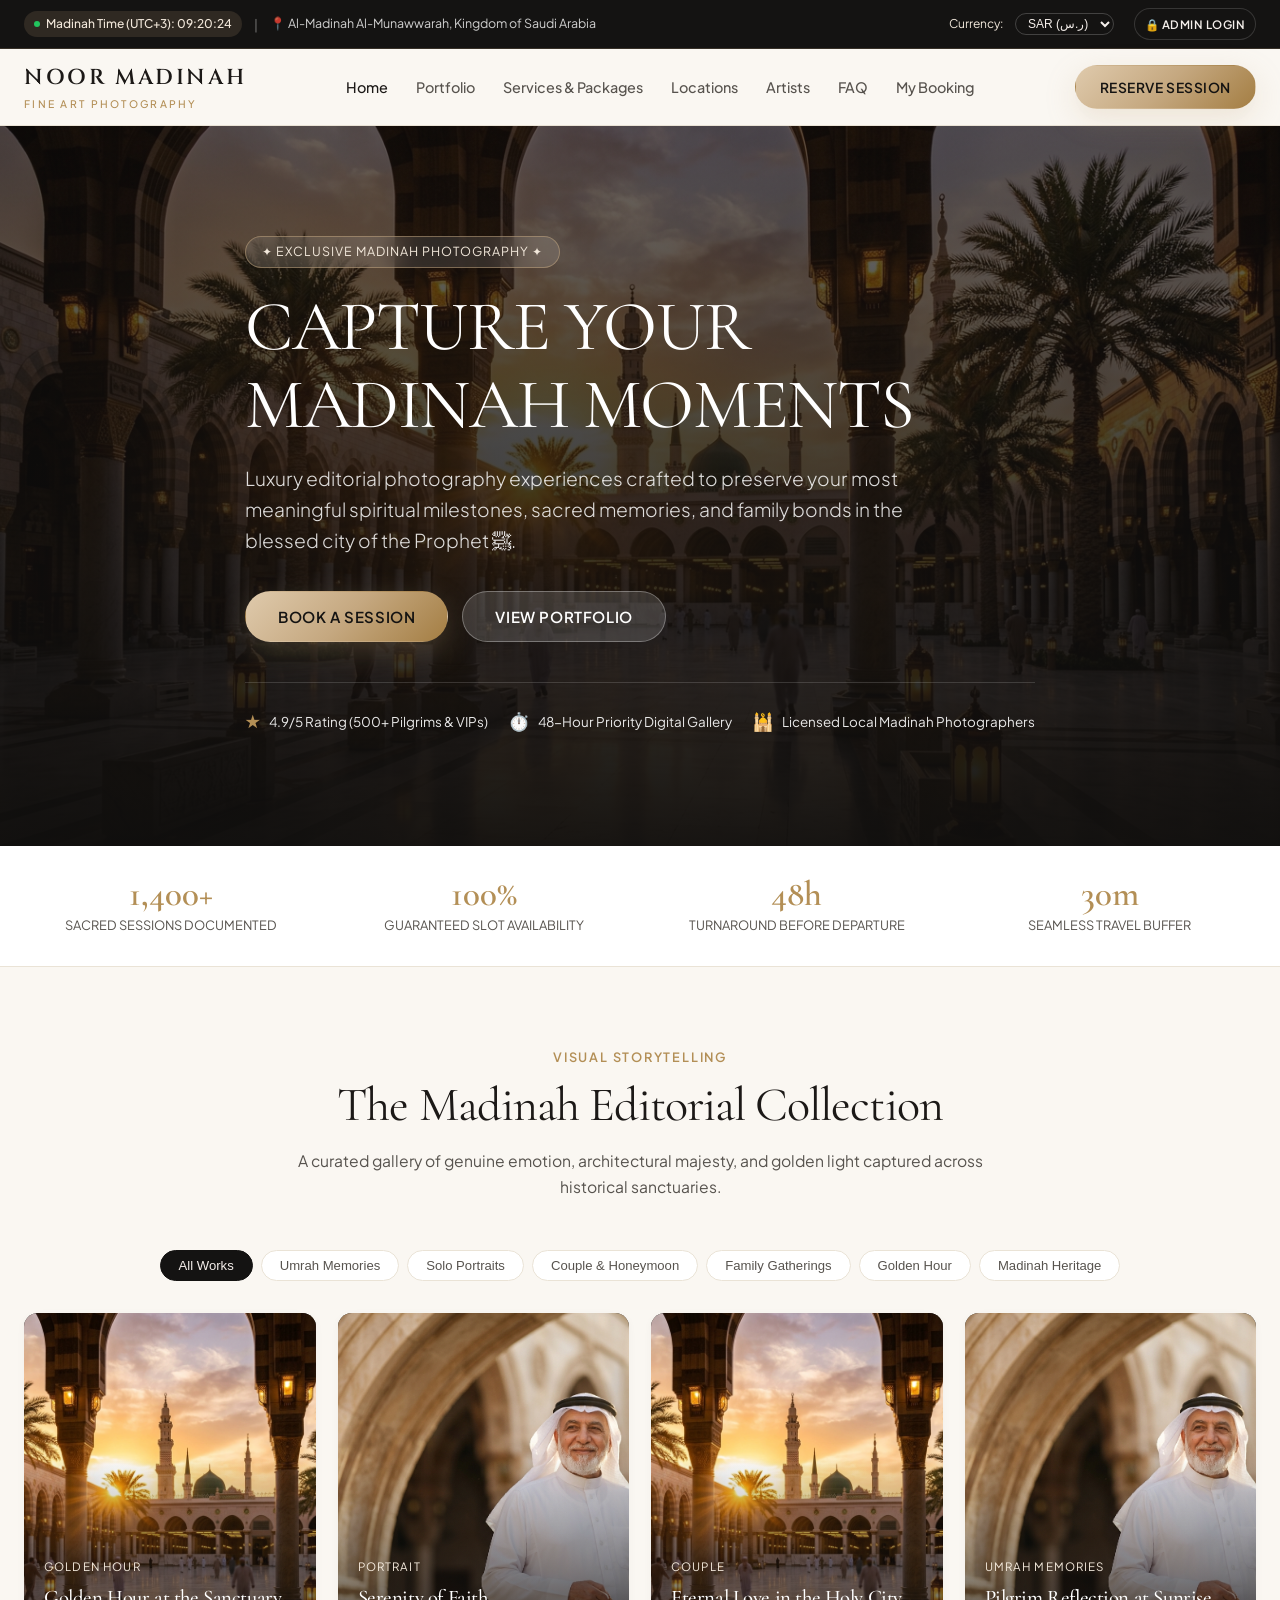
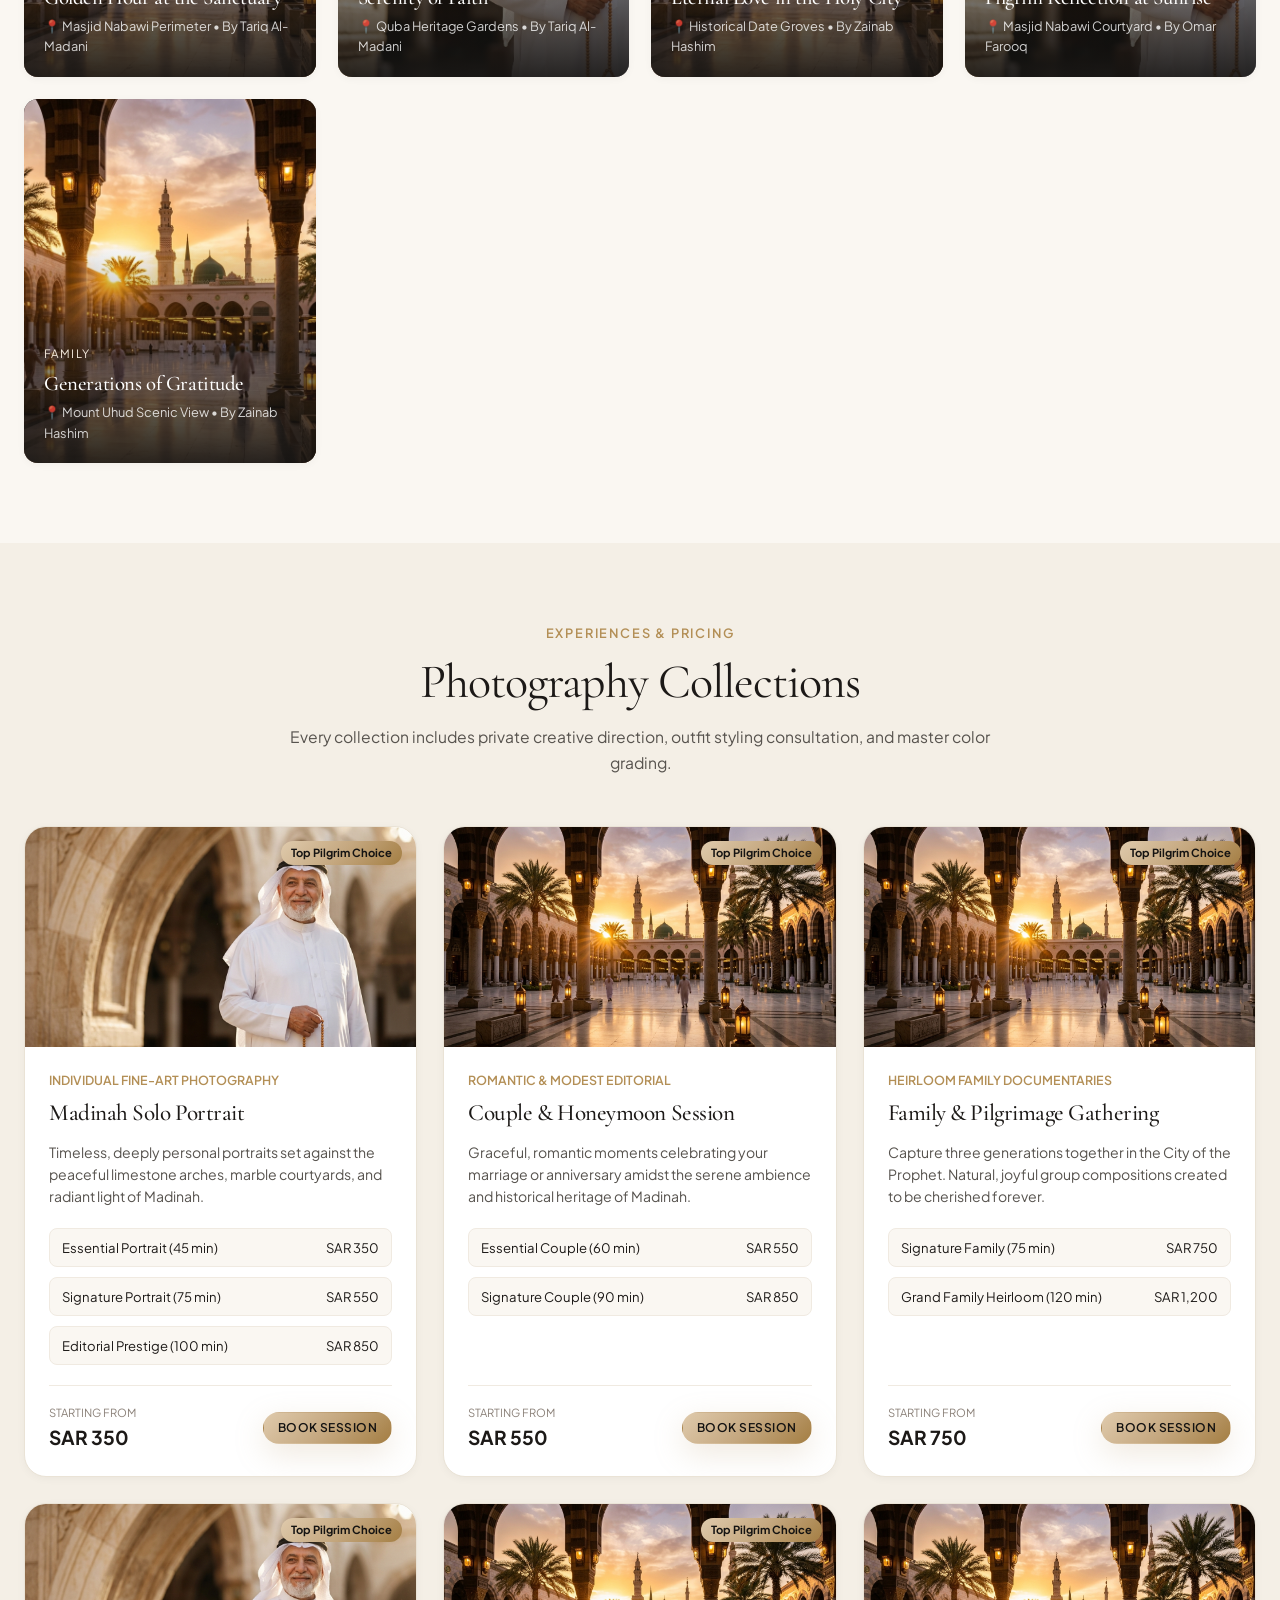
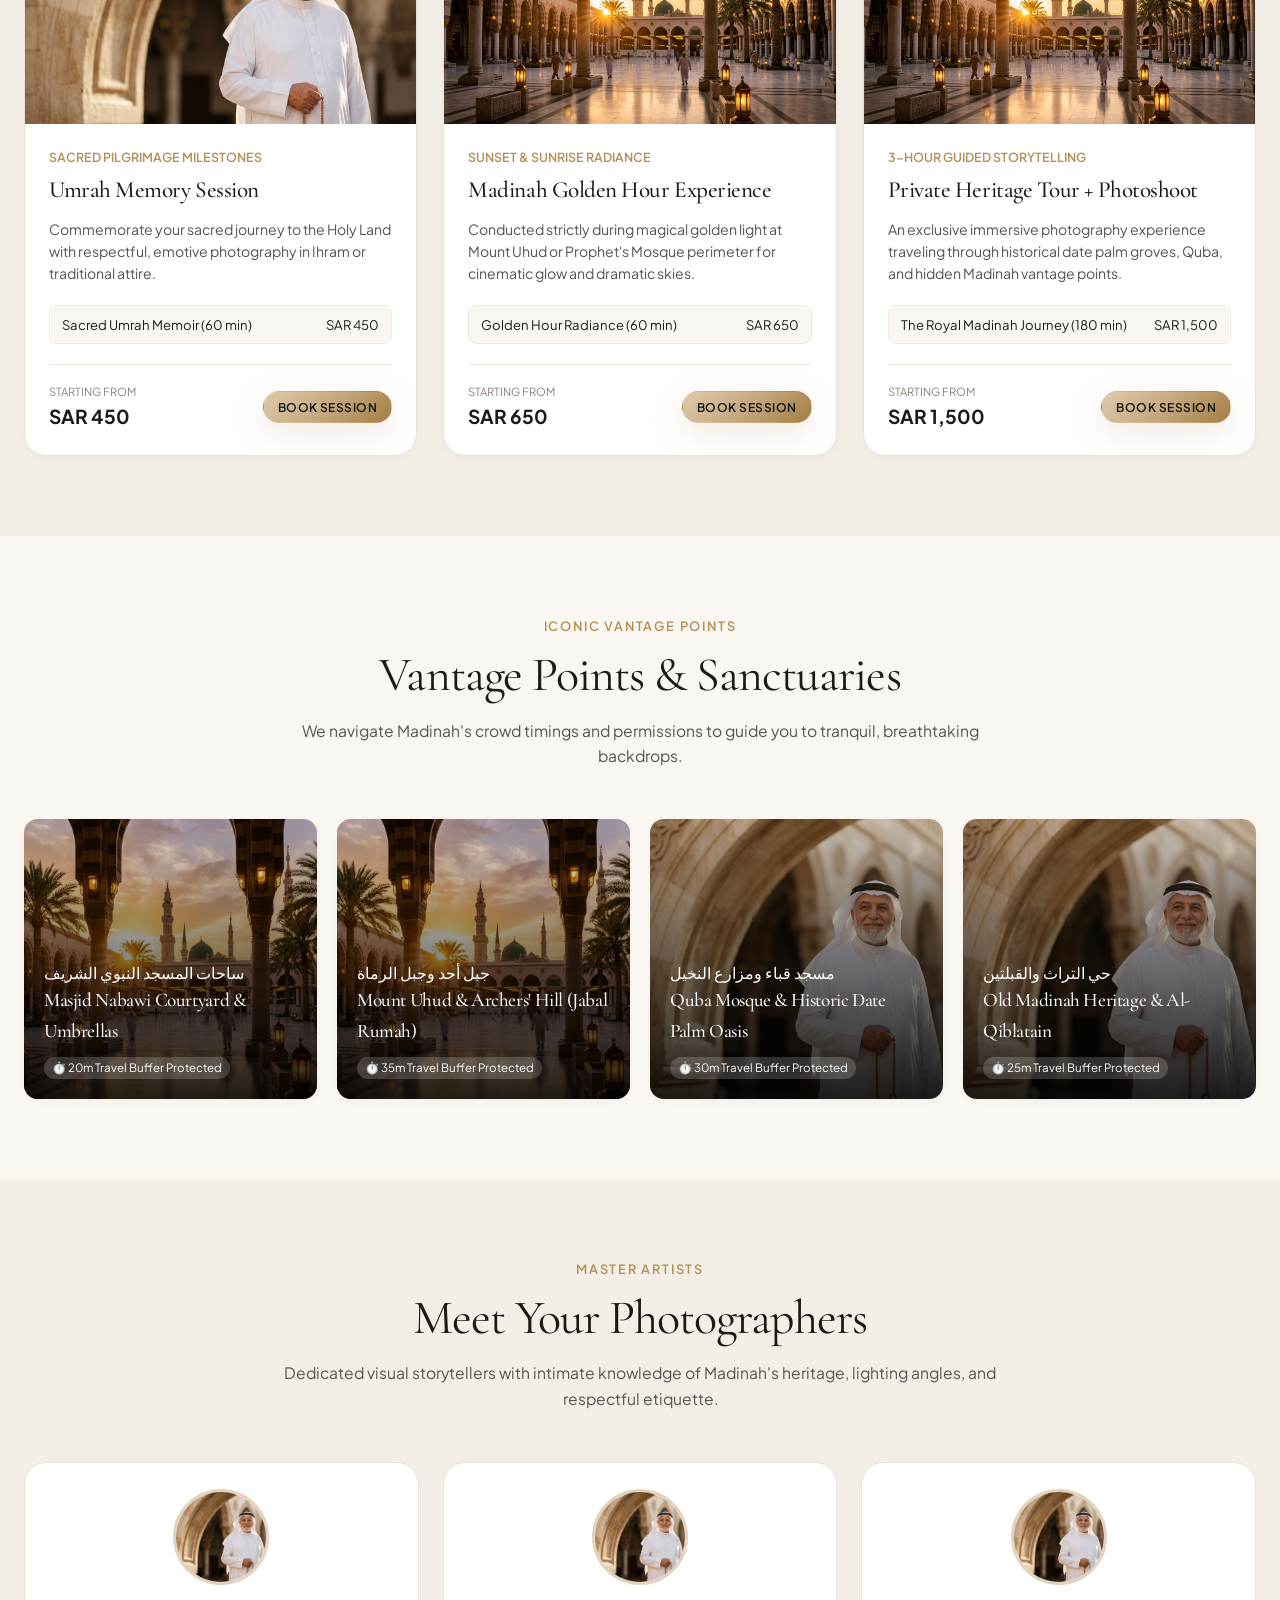
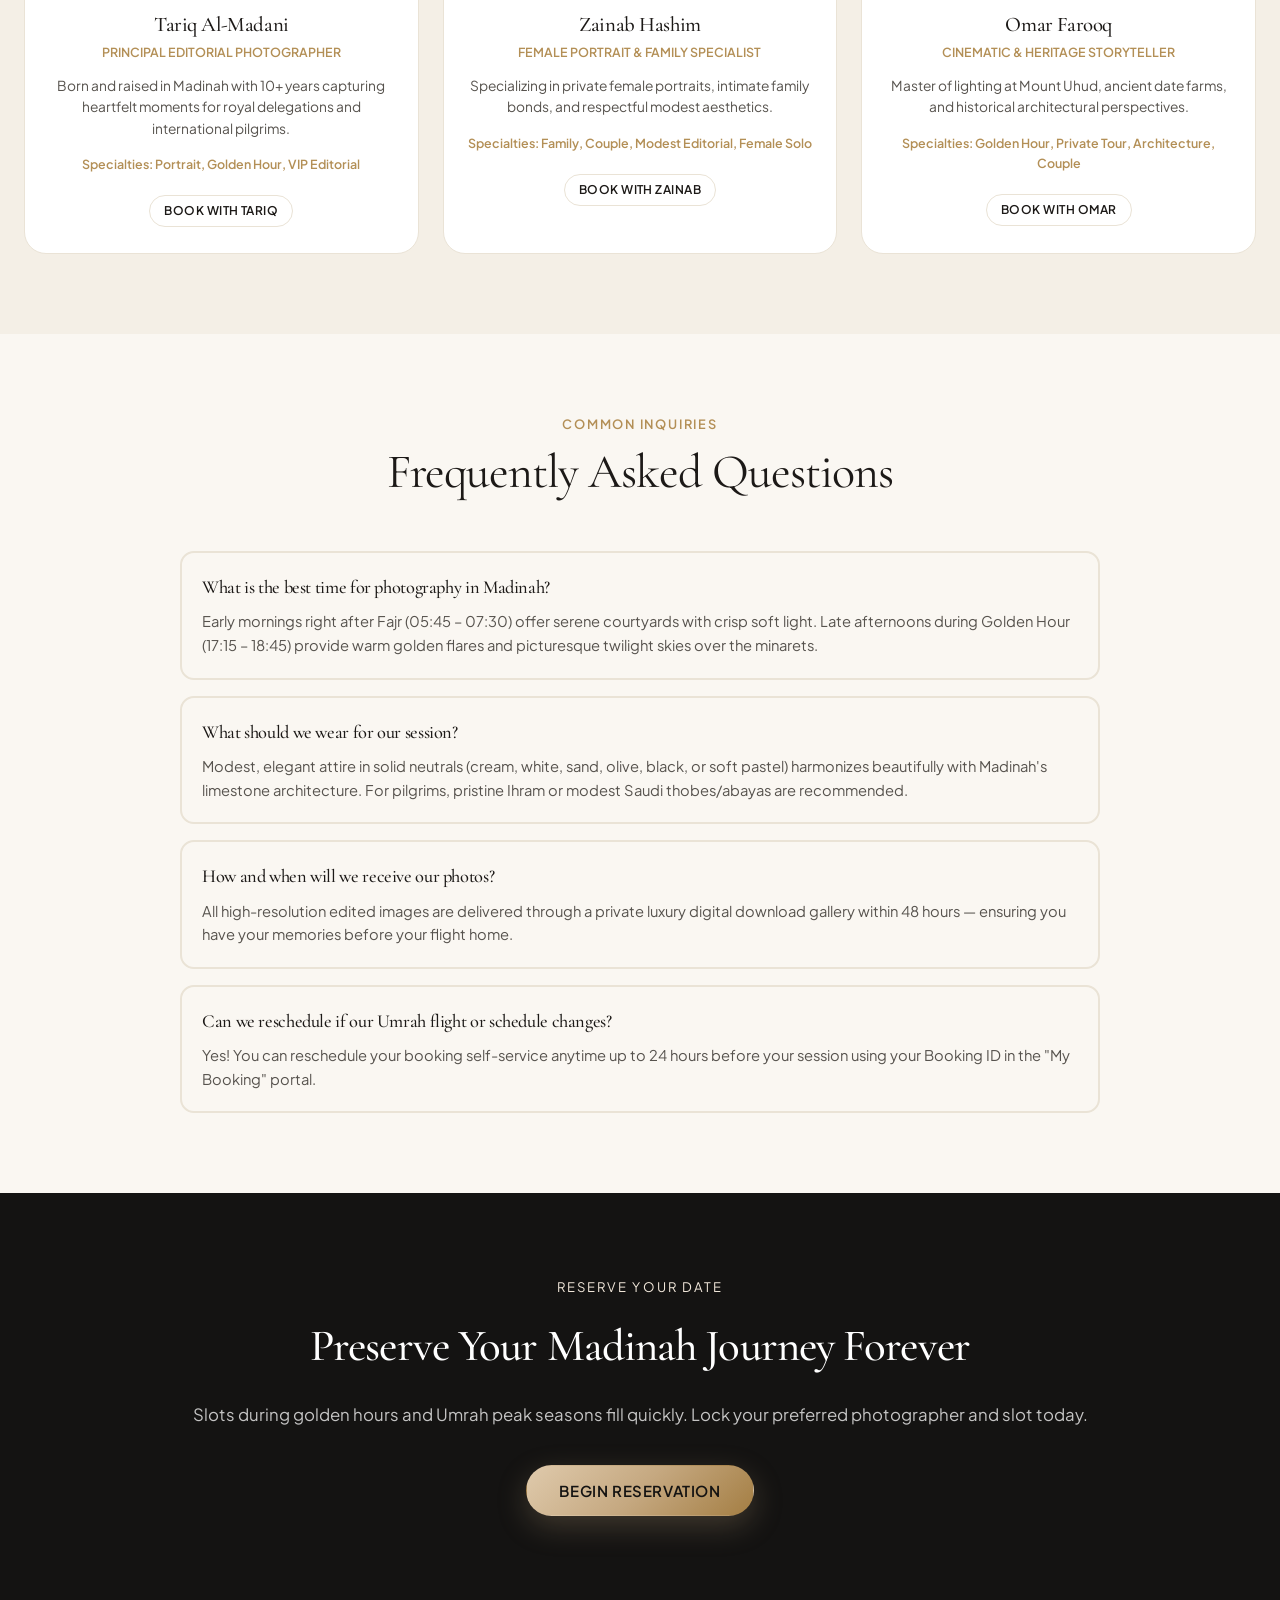
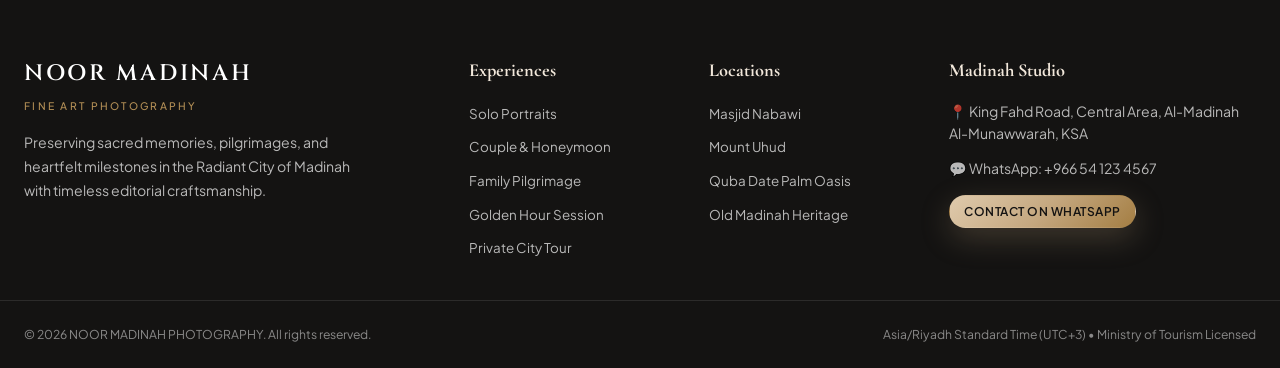
==== static/index.html @ 3746a285 "Add full WhatsApp Bot Gateway integration and live test sender in Admin Control Center" ====
<!DOCTYPE html>
<html lang="en">
<head>
  <meta charset="UTF-8">
  <meta name="viewport" content="width=device-width, initial-scale=1.0">
  <title>NOOR MADINAH — Luxury Editorial Photography & Reservation Platform</title>
  
  <!-- SEO & Open Graph -->
  <meta name="description" content="Exclusive luxury photography experiences in Madinah, Saudi Arabia. Commemorate sacred Umrah moments, timeless portraits, and family heirlooms around Prophet's Mosque & Mount Uhud.">
  <meta name="keywords" content="Madinah Photographer, Photographer in Madinah, Umrah Photography, Madinah Photo Session, Saudi Arabia Luxury Photographer, Nabawi Portrait">
  <meta property="og:title" content="NOOR MADINAH — Luxury Editorial Photography">
  <meta property="og:description" content="Capture your most meaningful pilgrimage moments in Madinah with our premier editorial photography team.">
  <meta property="og:image" content="/static/images/hero_sunset.jpg">
  <meta property="og:type" content="website">

  <link rel="stylesheet" href="/css/styles.css?v=2.1">
</head>
<body>

  <!-- 1. TOP LIVE TIME & CURRENCY BAR -->
  <div class="top-bar">
    <div class="container top-bar-inner">
      <div class="top-bar-left">
        <div class="time-badge">
          <span class="pulse-dot"></span>
          <span id="madinah-live-clock">Madinah (Asia/Riyadh): 17:30</span>
        </div>
        <span style="color: rgba(255,255,255,0.4);">|</span>
        <span style="font-size: 0.78rem; color: rgba(255,255,255,0.8);">📍 Al-Madinah Al-Munawwarah, Kingdom of Saudi Arabia</span>
      </div>
      <div style="display: flex; align-items: center; gap: 12px;">
        <span style="font-size: 0.75rem; color: var(--gold-light);">Currency:</span>
        <select id="currency-select" class="currency-picker" onchange="app.setCurrency(this.value)">
          <option value="SAR">SAR (ر.س)</option>
          <option value="USD">USD ($)</option>
          <option value="IDR">IDR (Rp)</option>
        </select>
        <button id="admin-nav-btn" onclick="app.openAdminLoginModal()" class="btn btn-dark btn-sm" style="font-size: 0.72rem; padding: 3px 10px; margin-left: 8px;">🔒 Admin Login</button>
      </div>
    </div>
  </div>

  <!-- 2. SITE HEADER & NAVIGATION -->
  <header class="site-header">
    <div class="container nav-inner">
      <a href="#" onclick="app.switchView('public'); return false;" class="brand-logo">
        <span class="brand-title">NOOR MADINAH</span>
        <span class="brand-subtitle">Fine Art Photography</span>
      </a>

      <nav>
        <ul class="nav-links">
          <li><a class="nav-link active" onclick="app.scrollToSection('hero')">Home</a></li>
          <li><a class="nav-link" onclick="app.scrollToSection('portfolio')">Portfolio</a></li>
          <li><a class="nav-link" onclick="app.scrollToSection('services')">Services & Packages</a></li>
          <li><a class="nav-link" onclick="app.scrollToSection('locations')">Locations</a></li>
          <li><a class="nav-link" onclick="app.scrollToSection('photographers')">Artists</a></li>
          <li><a class="nav-link" onclick="app.scrollToSection('faq')">FAQ</a></li>
          <li><a class="nav-link" onclick="app.switchView('client-portal')">My Booking</a></li>
        </ul>
      </nav>

      <div class="nav-actions">
        <button onclick="app.startBooking()" class="btn btn-primary">Reserve Session</button>
      </div>
    </div>
  </header>

  <!-- ========================================================
       MAIN APP CONTAINER (SPA ROUTER)
       ======================================================== -->
  <main id="app-root">

    <!-- VIEW 1: PUBLIC EDITORIAL WEBSITE -->
    <div id="view-public">

      <!-- HERO SECTION -->
      <section id="hero" class="hero-section">
        <img src="/static/images/hero_sunset.jpg" alt="Madinah Sanctuary Sunset" class="hero-bg-img">
        <div class="hero-overlay"></div>
        
        <div class="container hero-content">
          <div class="hero-tag">✦ Exclusive Madinah Photography ✦</div>
          <h1 class="hero-title">CAPTURE YOUR<br>MADINAH MOMENTS</h1>
          <p class="hero-subtitle">
            Luxury editorial photography experiences crafted to preserve your most meaningful spiritual milestones, sacred memories, and family bonds in the blessed city of the Prophet ﷺ.
          </p>
          <div class="hero-cta-group">
            <button onclick="app.startBooking()" class="btn btn-primary btn-lg">Book A Session</button>
            <button onclick="app.scrollToSection('portfolio')" class="btn btn-secondary btn-lg" style="background: rgba(255,255,255,0.15); color: #fff; border-color: rgba(255,255,255,0.3);">View Portfolio</button>
          </div>

          <div class="hero-badges-row">
            <div class="hero-badge-item">
              <span style="color: var(--gold-hover); font-size: 1.1rem;">★</span>
              <span>4.9/5 Rating (500+ Pilgrims & VIPs)</span>
            </div>
            <div class="hero-badge-item">
              <span style="color: var(--gold-hover); font-size: 1.1rem;">⏱️</span>
              <span>48-Hour Priority Digital Gallery</span>
            </div>
            <div class="hero-badge-item">
              <span style="color: var(--gold-hover); font-size: 1.1rem;">🕌</span>
              <span>Licensed Local Madinah Photographers</span>
            </div>
          </div>
        </div>
      </section>

      <!-- STATS RIBBON -->
      <div class="stats-ribbon">
        <div class="container stats-grid">
          <div class="stat-item">
            <div class="stat-number">1,400+</div>
            <div class="stat-label">Sacred Sessions Documented</div>
          </div>
          <div class="stat-item">
            <div class="stat-number">100%</div>
            <div class="stat-label">Guaranteed Slot Availability</div>
          </div>
          <div class="stat-item">
            <div class="stat-number">48h</div>
            <div class="stat-label">Turnaround Before Departure</div>
          </div>
          <div class="stat-item">
            <div class="stat-number">30m</div>
            <div class="stat-label">Seamless Travel Buffer</div>
          </div>
        </div>
      </div>

      <!-- PORTFOLIO SHOWCASE -->
      <section id="portfolio" class="section">
        <div class="container">
          <div class="section-header">
            <span class="section-subtitle">Visual Storytelling</span>
            <h2 class="section-title">The Madinah Editorial Collection</h2>
            <p class="section-description">A curated gallery of genuine emotion, architectural majesty, and golden light captured across historical sanctuaries.</p>
          </div>

          <div class="portfolio-filter" id="portfolio-category-filters">
            <button class="filter-btn active" onclick="app.filterPortfolio('All')">All Works</button>
            <button class="filter-btn" onclick="app.filterPortfolio('Umrah Memories')">Umrah Memories</button>
            <button class="filter-btn" onclick="app.filterPortfolio('Portrait')">Solo Portraits</button>
            <button class="filter-btn" onclick="app.filterPortfolio('Couple')">Couple & Honeymoon</button>
            <button class="filter-btn" onclick="app.filterPortfolio('Family')">Family Gatherings</button>
            <button class="filter-btn" onclick="app.filterPortfolio('Golden Hour')">Golden Hour</button>
            <button class="filter-btn" onclick="app.filterPortfolio('Heritage')">Madinah Heritage</button>
          </div>

          <div class="portfolio-grid" id="portfolio-grid-container">
            <!-- Dynamic Portfolio Items Rendered Here -->
          </div>
        </div>
      </section>

      <!-- SERVICES & PACKAGES -->
      <section id="services" class="section section-alt">
        <div class="container">
          <div class="section-header">
            <span class="section-subtitle">Experiences & Pricing</span>
            <h2 class="section-title">Photography Collections</h2>
            <p class="section-description">Every collection includes private creative direction, outfit styling consultation, and master color grading.</p>
          </div>

          <div class="services-grid" id="services-grid-container">
            <!-- Dynamic Services & Package Cards Rendered Here -->
          </div>
        </div>
      </section>

      <!-- ICONIC LOCATIONS -->
      <section id="locations" class="section">
        <div class="container">
          <div class="section-header">
            <span class="section-subtitle">Iconic Vantage Points</span>
            <h2 class="section-title">Vantage Points & Sanctuaries</h2>
            <p class="section-description">We navigate Madinah's crowd timings and permissions to guide you to tranquil, breathtaking backdrops.</p>
          </div>

          <div class="locations-grid" id="locations-grid-container">
            <!-- Dynamic Locations Cards Rendered Here -->
          </div>
        </div>
      </section>

      <!-- ARTISTS / PHOTOGRAPHERS -->
      <section id="photographers" class="section section-alt">
        <div class="container">
          <div class="section-header">
            <span class="section-subtitle">Master Artists</span>
            <h2 class="section-title">Meet Your Photographers</h2>
            <p class="section-description">Dedicated visual storytellers with intimate knowledge of Madinah's heritage, lighting angles, and respectful etiquette.</p>
          </div>

          <div class="photographers-grid" id="photographers-grid-container">
            <!-- Dynamic Photographers Rendered Here -->
          </div>
        </div>
      </section>

      <!-- FAQ SECTION -->
      <section id="faq" class="section">
        <div class="container container-narrow">
          <div class="section-header">
            <span class="section-subtitle">Common Inquiries</span>
            <h2 class="section-title">Frequently Asked Questions</h2>
          </div>

          <div style="display: flex; flex-direction: column; gap: 16px;">
            <div class="selectable-card">
              <h3 style="font-size: 1.15rem; margin-bottom: 8px;">What is the best time for photography in Madinah?</h3>
              <p style="color: var(--text-secondary); font-size: 0.92rem;">
                Early mornings right after Fajr (05:45 – 07:30) offer serene courtyards with crisp soft light. Late afternoons during Golden Hour (17:15 – 18:45) provide warm golden flares and picturesque twilight skies over the minarets.
              </p>
            </div>
            <div class="selectable-card">
              <h3 style="font-size: 1.15rem; margin-bottom: 8px;">What should we wear for our session?</h3>
              <p style="color: var(--text-secondary); font-size: 0.92rem;">
                Modest, elegant attire in solid neutrals (cream, white, sand, olive, black, or soft pastel) harmonizes beautifully with Madinah's limestone architecture. For pilgrims, pristine Ihram or modest Saudi thobes/abayas are recommended.
              </p>
            </div>
            <div class="selectable-card">
              <h3 style="font-size: 1.15rem; margin-bottom: 8px;">How and when will we receive our photos?</h3>
              <p style="color: var(--text-secondary); font-size: 0.92rem;">
                All high-resolution edited images are delivered through a private luxury digital download gallery within 48 hours — ensuring you have your memories before your flight home.
              </p>
            </div>
            <div class="selectable-card">
              <h3 style="font-size: 1.15rem; margin-bottom: 8px;">Can we reschedule if our Umrah flight or schedule changes?</h3>
              <p style="color: var(--text-secondary); font-size: 0.92rem;">
                Yes! You can reschedule your booking self-service anytime up to 24 hours before your session using your Booking ID in the "My Booking" portal.
              </p>
            </div>
          </div>
        </div>
      </section>

      <!-- CTA BANNER -->
      <section class="section" style="background: var(--bg-dark); color: #fff; text-align: center; padding: 80px 0;">
        <div class="container container-narrow">
          <span style="color: var(--gold-light); font-size: 0.82rem; text-transform: uppercase; letter-spacing: 0.16em;">Reserve Your Date</span>
          <h2 style="font-size: 2.8rem; color: #fff; margin: 12px 0 20px;">Preserve Your Madinah Journey Forever</h2>
          <p style="color: rgba(255,255,255,0.75); margin-bottom: 36px; font-size: 1.05rem;">Slots during golden hours and Umrah peak seasons fill quickly. Lock your preferred photographer and slot today.</p>
          <button onclick="app.startBooking()" class="btn btn-primary btn-lg">Begin Reservation</button>
        </div>
      </section>

    </div>

    <!-- VIEW 2: 8-STEP INTERACTIVE BOOKING ENGINE -->
    <div id="view-booking" style="display: none;">
      <div class="container">
        <div class="booking-wizard-wrapper">
          
          <!-- Wizard Progress Indicator -->
          <div class="wizard-header">
            <div style="text-align: center; margin-bottom: 24px;">
              <span style="font-size: 0.78rem; text-transform: uppercase; letter-spacing: 0.16em; color: var(--gold-light);">Reservation Engine</span>
              <h2 style="font-size: 1.8rem; color: #fff;" id="wizard-step-title">Step 1: Select Photography Experience</h2>
            </div>

            <div class="wizard-steps-indicator" id="wizard-steps-indicator">
              <!-- Dynamically populated step pills (1 to 8) -->
            </div>
          </div>

          <div class="wizard-body">
            
            <!-- STEP 1: SELECT SERVICE -->
            <div id="step-pane-1" class="step-pane active">
              <h3 style="font-size: 1.4rem; margin-bottom: 8px;">Choose Your Photoshoot Experience</h3>
              <p style="color: var(--text-secondary); font-size: 0.92rem;">Select the nature of your photography session in Madinah.</p>
              <div class="select-grid" id="step1-services-grid"></div>
            </div>

            <!-- STEP 2: SELECT PACKAGE -->
            <div id="step-pane-2" class="step-pane">
              <h3 style="font-size: 1.4rem; margin-bottom: 8px;">Select Package & Inclusions</h3>
              <p style="color: var(--text-secondary); font-size: 0.92rem;">Choose your desired session duration, photo deliverables, and add-ons.</p>
              <div class="select-grid" id="step2-packages-grid"></div>
            </div>

            <!-- STEP 3: LOCATION & PHOTOGRAPHER -->
            <div id="step-pane-3" class="step-pane">
              <h3 style="font-size: 1.4rem; margin-bottom: 8px;">Location & Artist Preference</h3>
              <p style="color: var(--text-secondary); font-size: 0.92rem;">Select where you wish to shoot and your preferred photographer.</p>
              
              <div style="margin-top: 24px;">
                <label class="form-label" style="margin-bottom: 12px; display: block;">1. Select Photoshoot Location in Madinah:</label>
                <div class="select-grid" id="step3-locations-grid"></div>
              </div>

              <div style="margin-top: 36px;">
                <label class="form-label" style="margin-bottom: 12px; display: block;">2. Select Photographer Preference:</label>
                <div class="select-grid" id="step3-photographers-grid"></div>
              </div>
            </div>

            <!-- STEP 4: DATE & LIVE TIME SLOTS (ASIA/RIYADH) -->
            <div id="step-pane-4" class="step-pane">
              <div style="display: flex; justify-content: space-between; align-items: baseline; flex-wrap: wrap; gap: 10px;">
                <div>
                  <h3 style="font-size: 1.4rem; margin-bottom: 4px;">Choose Date & Available Slot</h3>
                  <p style="color: var(--text-secondary); font-size: 0.92rem;">All slots strictly calculated in <strong>Asia/Riyadh</strong> timezone with automated travel buffer protection.</p>
                </div>
                <div id="slot-calculation-info" style="font-size: 0.82rem; color: var(--gold-hover); font-weight: 600;"></div>
              </div>

              <div class="datetime-selector-grid">
                <!-- Interactive Calendar Widget -->
                <div class="calendar-picker-box">
                  <div class="cal-header">
                    <button class="cal-nav-btn" onclick="bookingWizard.prevMonth()">‹</button>
                    <div class="cal-month-title" id="cal-month-display">August 2026</div>
                    <button class="cal-nav-btn" onclick="bookingWizard.nextMonth()">›</button>
                  </div>
                  <div class="cal-weekdays">
                    <span>MO</span><span>TU</span><span>WE</span><span>TH</span><span>FR</span><span>SA</span><span>SU</span>
                  </div>
                  <div class="cal-days-grid" id="cal-days-container"></div>
                </div>

                <!-- Live Generated Time Slots -->
                <div class="slots-container">
                  <div style="display: flex; justify-content: space-between; align-items: center; margin-bottom: 16px;">
                    <span style="font-weight: 700; font-size: 0.96rem;" id="slots-selected-date-label">Available Slots for Selected Date</span>
                    <span style="font-size: 0.76rem; color: var(--text-muted);" id="slots-count-badge">0 slots</span>
                  </div>

                  <div class="slots-grid" id="slots-grid-container">
                    <p style="grid-column: 1/-1; color: var(--text-muted); font-size: 0.88rem; padding: 20px 0;">Please select a date on the calendar.</p>
                  </div>
                </div>
              </div>
            </div>

            <!-- STEP 5: CLIENT INFORMATION -->
            <div id="step-pane-5" class="step-pane">
              <h3 style="font-size: 1.4rem; margin-bottom: 8px;">Lead Client Information</h3>
              <p style="color: var(--text-secondary); font-size: 0.92rem;">We will use these details to dispatch confirmations, WhatsApp reminders, and delivery links.</p>

              <div class="form-grid" style="margin-top: 24px;">
                <div class="form-group">
                  <label class="form-label">Full Name *</label>
                  <input type="text" id="client-name-input" class="form-input" placeholder="e.g. Ahmad Rayyan" required>
                </div>

                <div class="form-group">
                  <label class="form-label">Email Address *</label>
                  <input type="email" id="client-email-input" class="form-input" placeholder="ahmad@example.com" required>
                </div>

                <div class="form-group">
                  <label class="form-label">WhatsApp Number (with Country Code) *</label>
                  <input type="tel" id="client-whatsapp-input" class="form-input" placeholder="+62 812 3456 7890" required>
                </div>

                <div class="form-group">
                  <label class="form-label">Country of Residence *</label>
                  <select id="client-country-input" class="form-select">
                    <option value="Indonesia">Indonesia</option>
                    <option value="Saudi Arabia">Saudi Arabia</option>
                    <option value="United Arab Emirates">United Arab Emirates</option>
                    <option value="United Kingdom">United Kingdom</option>
                    <option value="United States">United States</option>
                    <option value="Malaysia">Malaysia</option>
                    <option value="Singapore">Singapore</option>
                    <option value="Canada">Canada</option>
                    <option value="Australia">Australia</option>
                    <option value="Other">Other Country</option>
                  </select>
                </div>
              </div>
            </div>

            <!-- STEP 6: PHOTOSHOOT DETAILS -->
            <div id="step-pane-6" class="step-pane">
              <h3 style="font-size: 1.4rem; margin-bottom: 8px;">Photoshoot Details & Vision</h3>
              <p style="color: var(--text-secondary); font-size: 0.92rem;">Help us tailor the lighting, angles, and storytelling to your vision.</p>

              <div class="form-grid" style="margin-top: 24px;">
                <div class="form-group">
                  <label class="form-label">What are you celebrating? *</label>
                  <select id="detail-celebration-input" class="form-select">
                    <option value="Umrah Pilgrimage">Umrah Pilgrimage</option>
                    <option value="Wedding Anniversary">Wedding Anniversary</option>
                    <option value="Honeymoon">Honeymoon</option>
                    <option value="Family Gathering">Family Gathering</option>
                    <option value="Personal Milestone / Solo">Personal Milestone / Solo</option>
                    <option value="Birthday / Celebration">Birthday / Celebration</option>
                  </select>
                </div>

                <div class="form-group">
                  <label class="form-label">Number of People in Session *</label>
                  <select id="detail-people-input" class="form-select">
                    <option value="1">1 Person (Solo)</option>
                    <option value="2">2 Persons (Couple)</option>
                    <option value="3">3 - 4 Persons (Small Family)</option>
                    <option value="6">5 - 7 Persons (Medium Group)</option>
                    <option value="10">8+ Persons (Large Family)</option>
                  </select>
                </div>

                <div class="form-group">
                  <label class="form-label">Preferred Photography Style *</label>
                  <select id="detail-style-input" class="form-select">
                    <option value="Editorial Fine-Art">Editorial Fine-Art (Magazine Look)</option>
                    <option value="Natural & Candid">Natural & Candid (Unposed Emotive)</option>
                    <option value="Cinematic Warmth">Cinematic Warmth (Dramatic Lighting)</option>
                    <option value="Traditional & Classic">Traditional & Classic</option>
                  </select>
                </div>

                <div class="form-group" style="grid-column: 1 / -1;">
                  <label class="form-label">Special Requests, Meeting Notes, or Preferred Poses</label>
                  <textarea id="detail-notes-input" class="form-textarea" placeholder="e.g. Traveling with elderly parents, prefer elevator access, would like photos near green dome minarets, etc."></textarea>
                </div>
              </div>
            </div>

            <!-- STEP 7: PAYMENT & DEPOSIT -->
            <div id="step-pane-7" class="step-pane">
              <h3 style="font-size: 1.4rem; margin-bottom: 8px;">Payment & Deposit Confirmation</h3>
              <p style="color: var(--text-secondary); font-size: 0.92rem;">To lock your photographer's schedule, a 30% deposit is required.</p>

              <div class="receipt-box" id="step7-pricing-summary">
                <!-- Dynamic Breakdown populated here -->
              </div>

              <div style="margin-top: 24px;">
                <label class="form-label" style="margin-bottom: 12px; display: block;">Select Payment Method:</label>
                <div class="select-grid" style="grid-template-columns: repeat(auto-fit, minmax(220px, 1fr));">
                  <div class="selectable-card selected" onclick="bookingWizard.selectPaymentMethod(this, 'Credit Card / Mada')">
                    <div style="font-weight: 700;">💳 Credit Card / Mada</div>
                    <div style="font-size: 0.78rem; color: var(--text-secondary);">Instant automated receipt</div>
                  </div>
                  <div class="selectable-card" onclick="bookingWizard.selectPaymentMethod(this, 'Apple Pay')">
                    <div style="font-weight: 700;">🍏 Apple Pay</div>
                    <div style="font-size: 0.78rem; color: var(--text-secondary);">1-Touch authorization</div>
                  </div>
                  <div class="selectable-card" onclick="bookingWizard.selectPaymentMethod(this, 'Bank Transfer (SAR / IDR)')">
                    <div style="font-weight: 700;">🏦 Bank Transfer</div>
                    <div style="font-size: 0.78rem; color: var(--text-secondary);">Al-Rajhi / BCA / Mandiri</div>
                  </div>
                </div>
              </div>
            </div>

            <!-- STEP 8: CONFIRMATION -->
            <div id="step-pane-8" class="step-pane">
              <div class="confirmation-card" id="step8-confirmation-content">
                <!-- Confirmation content populated here -->
              </div>
            </div>

          </div>

          <!-- Wizard Footer Controls -->
          <div class="booking-summary-bar" id="wizard-summary-bar">
            <div class="summary-pill-group">
              <div class="summary-pill" id="summary-pill-service">Service: <span>-</span></div>
              <div class="summary-pill" id="summary-pill-slot">Slot: <span>-</span></div>
              <div class="summary-pill" id="summary-pill-total" style="font-weight: 700; color: var(--gold-hover);">Total: <span>-</span></div>
            </div>

            <div style="display: flex; gap: 12px;">
              <button id="wizard-prev-btn" onclick="bookingWizard.prevStep()" class="btn btn-secondary" style="display: none;">Back</button>
              <button id="wizard-next-btn" onclick="bookingWizard.nextStep()" class="btn btn-primary">Continue</button>
            </div>
          </div>

        </div>
      </div>
    </div>

    <!-- VIEW 3: CLIENT SELF-SERVICE PORTAL -->
    <div id="view-client-portal" style="display: none; padding: 60px 0;">
      <div class="container container-narrow">
        <div style="text-align: center; margin-bottom: 40px;">
          <span class="section-subtitle">Client Self-Service</span>
          <h2 class="section-title">Manage Your Madinah Photoshoot</h2>
          <p class="section-description">Lookup your booking to view status, download iCal invitations, reschedule date, or contact your photographer.</p>
        </div>

        <div class="selectable-card" style="margin-bottom: 32px;">
          <div style="display: flex; gap: 12px; flex-wrap: wrap;">
            <input type="text" id="client-search-booking-id" class="form-input" style="flex: 1; min-width: 240px;" placeholder="Enter Booking ID (e.g. MDN-2026-0001)">
            <button onclick="clientPortal.searchBooking()" class="btn btn-primary">Find Booking</button>
          </div>
        </div>

        <div id="client-booking-detail-card" style="display: none;">
          <!-- Populated dynamically by client-portal.js -->
        </div>
      </div>
    </div>

    <!-- VIEW 4: ADMIN DASHBOARD & CONTROL CENTER -->
    <div id="view-admin" class="admin-wrapper" style="display: none;">
      <div class="container">
        
        <!-- Admin Header -->
        <div class="admin-header">
          <div>
            <span style="font-size: 0.78rem; text-transform: uppercase; letter-spacing: 0.14em; color: var(--gold-hover); font-weight: 600;">Control Center</span>
            <h1 style="font-size: 2rem;">Madinah Studio Management</h1>
          </div>
          <div style="display: flex; gap: 10px;">
            <button onclick="app.switchView('public')" class="btn btn-secondary btn-sm">Public Site</button>
            <button onclick="adminDashboard.refreshData()" class="btn btn-dark btn-sm">↻ Refresh Data</button>
          </div>
        </div>

        <!-- KPI Metrics Grid -->
        <div class="kpi-grid">
          <div class="kpi-card">
            <div class="kpi-title">Today's Shoots</div>
            <div class="kpi-value" id="kpi-today-shoots">0</div>
          </div>
          <div class="kpi-card">
            <div class="kpi-title">Upcoming Bookings</div>
            <div class="kpi-value" id="kpi-upcoming-shoots">0</div>
          </div>
          <div class="kpi-card">
            <div class="kpi-title">Total Revenue (SAR)</div>
            <div class="kpi-value" id="kpi-revenue" style="color: var(--gold-hover);">SAR 0</div>
          </div>
          <div class="kpi-card">
            <div class="kpi-title">Pending Payments</div>
            <div class="kpi-value" id="kpi-pending-payments">0</div>
          </div>
          <div class="kpi-card">
            <div class="kpi-title">Cancellation Rate</div>
            <div class="kpi-value" id="kpi-cancellation-rate">0%</div>
          </div>
        </div>

        <!-- Admin Tabs -->
        <div class="admin-tabs-nav">
          <button class="admin-tab-btn active" onclick="adminDashboard.switchTab('calendar')">🗓️ Visual Calendar</button>
          <button class="admin-tab-btn" onclick="adminDashboard.switchTab('bookings')">📋 All Bookings</button>
          <button class="admin-tab-btn" onclick="adminDashboard.switchTab('availability')">⏰ Availability & Overrides</button>
          <button class="admin-tab-btn" onclick="adminDashboard.switchTab('portfolio')">🖼️ Portfolio CMS</button>
          <button class="admin-tab-btn" onclick="adminDashboard.switchTab('notifications')">💬 WhatsApp Center</button>
          <button class="admin-tab-btn" onclick="adminDashboard.switchTab('settings')">⚙️ Studio Rules</button>
        </div>

        <!-- TAB 1: VISUAL CALENDAR -->
        <div id="admin-tab-calendar" class="admin-tab-content">
          <div class="admin-calendar-box">
            <div class="admin-cal-controls">
              <div style="display: flex; align-items: center; gap: 12px;">
                <button class="cal-nav-btn" onclick="adminDashboard.prevMonth()">‹</button>
                <h3 style="font-size: 1.3rem;" id="admin-cal-month-title">August 2026</h3>
                <button class="cal-nav-btn" onclick="adminDashboard.nextMonth()">›</button>
              </div>
              <div style="display: flex; gap: 8px; font-size: 0.78rem;">
                <span class="status-pill CONFIRMED">Confirmed</span>
                <span class="status-pill PENDING">Pending</span>
                <span class="status-pill CANCELLED">Cancelled</span>
              </div>
            </div>

            <div class="cal-weekdays" style="margin-bottom: 8px;">
              <span>MON</span><span>TUE</span><span>WED</span><span>THU</span><span>FRI</span><span>SAT</span><span>SUN</span>
            </div>
            <div class="admin-cal-grid" id="admin-calendar-grid">
              <!-- Dynamically populated month calendar with bookings -->
            </div>
          </div>
        </div>

        <!-- TAB 2: BOOKINGS TABLE -->
        <div id="admin-tab-bookings" class="admin-tab-content" style="display: none;">
          <div class="data-table-wrap">
            <table class="data-table">
              <thead>
                <tr>
                  <th>Booking ID</th>
                  <th>Client</th>
                  <th>Service & Package</th>
                  <th>Date & Time</th>
                  <th>Photographer</th>
                  <th>Location</th>
                  <th>Total / Deposit</th>
                  <th>Status</th>
                  <th>Actions</th>
                </tr>
              </thead>
              <tbody id="admin-bookings-tbody">
                <!-- Populated dynamically -->
              </tbody>
            </table>
          </div>
        </div>

        <!-- TAB 3: AVAILABILITY & DATE OVERRIDES -->
        <div id="admin-tab-availability" class="admin-tab-content" style="display: none;">
          <div style="display: grid; grid-template-columns: 1.2fr 1fr; gap: 30px;">
            
            <!-- Date Overrides Creator & List -->
            <div class="selectable-card">
              <h3 style="font-size: 1.2rem; margin-bottom: 16px;">✦ Date Overrides & Blackouts</h3>
              <p style="font-size: 0.86rem; color: var(--text-secondary); margin-bottom: 20px;">
                Date overrides take absolute precedence over weekly recurring schedules (e.g. marking a specific day OFF or setting special holiday hours).
              </p>

              <form id="override-form" onsubmit="adminDashboard.createOverride(event)" class="form-grid">
                <div class="form-group">
                  <label class="form-label">Select Date *</label>
                  <input type="date" id="override-date-input" class="form-input" required>
                </div>
                <div class="form-group">
                  <label class="form-label">Photographer</label>
                  <select id="override-photog-select" class="form-select">
                    <option value="all">All Photographers</option>
                  </select>
                </div>
                <div class="form-group">
                  <label class="form-label">Action</label>
                  <select id="override-is-off" class="form-select" onchange="adminDashboard.toggleOverrideHours(this.value)">
                    <option value="1">Mark Full Day OFF (Closed)</option>
                    <option value="0">Custom Operating Hours</option>
                  </select>
                </div>
                <div class="form-group" id="override-hours-group" style="display: none;">
                  <label class="form-label">Custom Hours (Start - End)</label>
                  <div style="display: flex; gap: 8px;">
                    <input type="time" id="override-start-time" class="form-input" value="10:00">
                    <input type="time" id="override-end-time" class="form-input" value="18:00">
                  </div>
                </div>
                <div class="form-group" style="grid-column: 1 / -1;">
                  <label class="form-label">Reason / Note</label>
                  <input type="text" id="override-reason" class="form-input" placeholder="e.g. Saudi National Day, Private VIP shoot, Maintenance">
                </div>
                <div style="grid-column: 1 / -1;">
                  <button type="submit" class="btn btn-primary btn-sm">Add Date Override</button>
                </div>
              </form>

              <h4 style="font-size: 0.95rem; margin: 28px 0 12px;">Active Date Overrides</h4>
              <div id="admin-overrides-list" style="display: flex; flex-direction: column; gap: 8px;"></div>
            </div>

            <!-- Weekly Schedule Timetable -->
            <div class="selectable-card">
              <h3 style="font-size: 1.2rem; margin-bottom: 16px;">✦ Weekly Standard Hours</h3>
              <div id="admin-weekly-rules-container" style="display: flex; flex-direction: column; gap: 12px;">
                <!-- Populated dynamically -->
              </div>
            </div>

          </div>
        </div>

        <!-- TAB 4: PORTFOLIO CMS -->
        <div id="admin-tab-portfolio" class="admin-tab-content" style="display: none;">
          <div class="selectable-card" style="margin-bottom: 24px;">
            <h3 style="font-size: 1.2rem; margin-bottom: 16px;">✦ Add New Photo to Gallery</h3>
            <form onsubmit="adminDashboard.addPortfolioItem(event)" class="form-grid">
              <div class="form-group">
                <label class="form-label">Photo Title *</label>
                <input type="text" id="cms-port-title" class="form-input" placeholder="e.g. Sunset Minaret Reflection" required>
              </div>
              <div class="form-group">
                <label class="form-label">Category *</label>
                <select id="cms-port-cat" class="form-select">
                  <option value="Umrah Memories">Umrah Memories</option>
                  <option value="Portrait">Solo Portrait</option>
                  <option value="Couple">Couple & Honeymoon</option>
                  <option value="Family">Family Gatherings</option>
                  <option value="Golden Hour">Golden Hour</option>
                  <option value="Heritage">Madinah Heritage</option>
                </select>
              </div>
              <div class="form-group">
                <label class="form-label">Select Photo File from Device *</label>
                <input type="file" id="cms-port-file" class="form-input" accept="image/*" onchange="adminDashboard.previewPortfolioUpload(event)" required>
              </div>
              <div class="form-group">
                <label class="form-label">Location Tag</label>
                <input type="text" id="cms-port-loc" class="form-input" value="Masjid Nabawi Perimeter">
              </div>
              <div id="cms-port-preview-wrap" style="grid-column: 1 / -1; display: none; margin: 10px 0;">
                <label class="form-label" style="margin-bottom: 6px;">Image Preview:</label>
                <img id="cms-port-preview-img" src="" alt="Preview" style="max-height: 200px; border-radius: var(--radius-md); border: 2px solid var(--gold-border); object-fit: cover;">
              </div>
              <div style="grid-column: 1 / -1;">
                <button type="submit" class="btn btn-primary btn-sm">Upload & Publish to Gallery</button>
              </div>
            </form>
          </div>

          <div class="portfolio-grid" id="admin-portfolio-grid"></div>
        </div>

        <!-- TAB 5: WHATSAPP BOT CENTER -->
        <div id="admin-tab-notifications" class="admin-tab-content" style="display: none;">
          <div class="selectable-card" style="margin-bottom: 24px; border-color: #25D366;">
            <div style="display: flex; justify-content: space-between; align-items: center; margin-bottom: 14px; flex-wrap: wrap; gap: 8px;">
              <div>
                <span class="section-subtitle" style="color: #16a34a;">🤖 WhatsApp Bot Gateway</span>
                <h3 style="font-size: 1.3rem;">Hubungkan Bot WhatsApp Otomatis</h3>
              </div>
              <span class="status-pill CONFIRMED" id="wa-bot-status-pill">Gateway Ready</span>
            </div>
            <p style="font-size: 0.88rem; color: var(--text-secondary); margin-bottom: 18px;">
              Setiap ada client yang booking di website, bot akan <strong>otomatis mengirim tiket konfirmasi ke nomor WA client</strong> dan memberi tahu Anda seketika.
            </p>

            <form onsubmit="adminDashboard.saveWhatsAppBotConfig(event)" class="form-grid">
              <div class="form-group">
                <label class="form-label">Pilih Provider Gateway</label>
                <select id="wa-bot-provider" class="form-select" onchange="adminDashboard.toggleProviderFields()">
                  <option value="fonnte">Fonnte (Paling Mudah - Scan QR WhatsApp Anda)</option>
                  <option value="ultramsg">UltraMsg (Instance ID & Token)</option>
                </select>
              </div>

              <div class="form-group">
                <label class="form-label">API Token / Key</label>
                <input type="text" id="wa-bot-token" class="form-input" placeholder="Contoh token: 9xKd7#mP01q..." required>
              </div>

              <div class="form-group" id="wa-instance-wrap" style="display: none;">
                <label class="form-label">UltraMsg Instance ID</label>
                <input type="text" id="wa-bot-instance" class="form-input" placeholder="instance12345">
              </div>

              <div class="form-group">
                <label class="form-label">Nomor WhatsApp Penerima Uji Coba</label>
                <input type="text" id="wa-test-phone" class="form-input" placeholder="Contoh: 081234567890 / 62812...">
              </div>

              <div style="grid-column: 1 / -1; display: flex; gap: 10px; flex-wrap: wrap; margin-top: 6px;">
                <button type="submit" class="btn btn-primary btn-sm" style="background: #25D366; color: #fff; border: none;">💾 Simpan Konfigurasi Bot</button>
                <button type="button" onclick="adminDashboard.sendTestWhatsAppMessage()" class="btn btn-dark btn-sm">📲 Uji Coba Kirim Pesan WA</button>
              </div>
            </form>
          </div>

          <h3 style="font-size: 1.15rem; margin-bottom: 14px;">Template Pesan & Riwayat Pengiriman Client</h3>
          <div style="display: flex; flex-direction: column; gap: 12px;" id="admin-whatsapp-templates-list"></div>
        </div>

        <!-- TAB 6: STUDIO SETTINGS -->
        <div id="admin-tab-settings" class="admin-tab-content" style="display: none;">
          <div class="selectable-card" style="max-width: 680px;">
            <h3 style="font-size: 1.2rem; margin-bottom: 16px;">✦ Studio Operational Rules & Security</h3>
            <form onsubmit="adminDashboard.saveSettings(event)" class="form-grid">
              <div class="form-group">
                <label class="form-label">Official Studio WhatsApp Line (Receives Bookings)</label>
                <input type="text" id="setting-whatsapp-num" class="form-input" value="+966541234567" placeholder="+628... / +9665...">
              </div>
              <div class="form-group">
                <label class="form-label">Default Travel Buffer Time (Minutes)</label>
                <input type="number" id="setting-buffer-min" class="form-input" value="30">
              </div>
              <div class="form-group">
                <label class="form-label">Minimum Notice Period (Hours)</label>
                <input type="number" id="setting-notice-hours" class="form-input" value="6">
              </div>
              <div class="form-group">
                <label class="form-label">Cancellation Deadline (Hours)</label>
                <input type="number" id="setting-cancellation-hours" class="form-input" value="48">
              </div>

              <div style="grid-column: 1 / -1; margin-top: 10px; padding-top: 16px; border-top: 1px solid var(--border-subtle);">
                <h4 style="font-size: 1rem; margin-bottom: 12px; color: var(--gold-hover);">🔒 Admin Security Credentials</h4>
              </div>
              <div class="form-group">
                <label class="form-label">Admin Username</label>
                <input type="text" id="setting-admin-user" class="form-input" value="admin" required>
              </div>
              <div class="form-group">
                <label class="form-label">Admin Password</label>
                <input type="text" id="setting-admin-pass" class="form-input" value="madinah2026" required>
              </div>

              <div style="grid-column: 1 / -1; margin-top: 10px;">
                <button type="submit" class="btn btn-primary btn-sm">Save All Settings & Password</button>
              </div>
            </form>
          </div>
        </div>

      </div>
    </div>

  </main>

  <!-- MODAL: RESCHEDULE / ACTIONS -->
  <div id="app-modal" class="modal-overlay">
    <div class="modal-content">
      <button class="modal-close-btn" onclick="app.closeModal()">✕</button>
      <div id="modal-body-container"></div>
    </div>
  </div>

  <!-- TOAST CONTAINER -->
  <div id="toast-container" class="toast-container"></div>

  <!-- FOOTER -->
  <footer class="site-footer">
    <div class="container footer-grid">
      <div>
        <div class="brand-title" style="color: #fff; font-size: 1.4rem; margin-bottom: 6px;">NOOR MADINAH</div>
        <div class="brand-subtitle" style="margin-bottom: 16px;">Fine Art Photography</div>
        <p style="color: rgba(255,255,255,0.7); font-size: 0.88rem; line-height: 1.7; max-width: 340px;">
          Preserving sacred memories, pilgrimages, and heartfelt milestones in the Radiant City of Madinah with timeless editorial craftsmanship.
        </p>
      </div>

      <div>
        <h4 class="footer-col-title">Experiences</h4>
        <ul class="footer-links-list">
          <li><a class="footer-link" onclick="app.startBooking()">Solo Portraits</a></li>
          <li><a class="footer-link" onclick="app.startBooking()">Couple & Honeymoon</a></li>
          <li><a class="footer-link" onclick="app.startBooking()">Family Pilgrimage</a></li>
          <li><a class="footer-link" onclick="app.startBooking()">Golden Hour Session</a></li>
          <li><a class="footer-link" onclick="app.startBooking()">Private City Tour</a></li>
        </ul>
      </div>

      <div>
        <h4 class="footer-col-title">Locations</h4>
        <ul class="footer-links-list">
          <li><a class="footer-link" onclick="app.scrollToSection('locations')">Masjid Nabawi</a></li>
          <li><a class="footer-link" onclick="app.scrollToSection('locations')">Mount Uhud</a></li>
          <li><a class="footer-link" onclick="app.scrollToSection('locations')">Quba Date Palm Oasis</a></li>
          <li><a class="footer-link" onclick="app.scrollToSection('locations')">Old Madinah Heritage</a></li>
        </ul>
      </div>

      <div>
        <h4 class="footer-col-title">Madinah Studio</h4>
        <p style="color: rgba(255,255,255,0.7); font-size: 0.88rem; margin-bottom: 12px;">
          📍 King Fahd Road, Central Area, Al-Madinah Al-Munawwarah, KSA
        </p>
        <p style="color: rgba(255,255,255,0.7); font-size: 0.88rem; margin-bottom: 16px;">
          💬 WhatsApp: +966 54 123 4567
        </p>
        <a href="https://wa.me/966541234567" target="_blank" class="btn btn-primary btn-sm" style="color: #141312;">Contact on WhatsApp</a>
      </div>
    </div>

    <div class="container footer-bottom-row">
      <span>© 2026 NOOR MADINAH PHOTOGRAPHY. All rights reserved.</span>
      <span>Asia/Riyadh Standard Time (UTC+3) • Ministry of Tourism Licensed</span>
    </div>
  </footer>

  <!-- Scripts (Cache Buster v2.1) -->
  <script src="/js/app.js?v=2.1"></script>
  <script src="/js/booking-engine.js?v=2.1"></script>
  <script src="/js/client-portal.js?v=2.1"></script>
  <script src="/js/admin-dashboard.js?v=2.1"></script>
</body>
</html>
---- css/styles.css ----
/*
 * NOOR MADINAH PHOTOGRAPHY — RESPONSIVE LUXURY EDITORIAL DESIGN SYSTEM
 * Fully Optimized for Mobile Phones, Tablets & Desktop Viewports
 */

@import url('https://fonts.googleapis.com/css2?family=Cormorant+Garamond:ital,wght@0,300;0,400;0,500;0,600;0,700;1,400;1,600&family=Plus+Jakarta+Sans:wght@300;400;500;600;700&family=Cinzel:wght@400;600;700&display=swap');

:root {
  --font-serif: 'Cormorant Garamond', Georgia, serif;
  --font-display: 'Cinzel', serif;
  --font-sans: 'Plus Jakarta Sans', -apple-system, BlinkMacSystemFont, sans-serif;

  /* Luxury Palette */
  --bg-primary: #FAF7F2;
  --bg-secondary: #F4EFE6;
  --bg-card: #FFFFFF;
  --bg-dark: #141312;
  --bg-dark-card: #1D1B19;

  --text-primary: #1C1917;
  --text-secondary: #57534E;
  --text-muted: #8C827A;
  --text-light: #F5EFEB;

  --gold-primary: #C5A880;
  --gold-hover: #B38F56;
  --gold-light: #F2E8DB;
  --gold-border: #E2D3BE;
  --gold-gradient: linear-gradient(135deg, #DFCAAC 0%, #C5A880 50%, #A47E43 100%);

  --border-light: #EAE3D6;
  --border-subtle: #F0EAE1;

  --status-confirmed: #15803D;
  --status-confirmed-bg: #DCFCE7;
  --status-pending: #B45309;
  --status-pending-bg: #FEF3C7;
  --status-cancelled: #991B1B;
  --status-cancelled-bg: #FEE2E2;

  --radius-sm: 8px;
  --radius-md: 14px;
  --radius-lg: 22px;
  --radius-full: 9999px;

  --shadow-sm: 0 2px 8px rgba(28, 25, 23, 0.04);
  --shadow-md: 0 8px 24px rgba(28, 25, 23, 0.07);
  --shadow-lg: 0 20px 40px rgba(28, 25, 23, 0.12);
  --shadow-gold: 0 10px 30px rgba(197, 168, 128, 0.25);

  --transition-smooth: all 0.3s cubic-bezier(0.16, 1, 0.3, 1);
}

*, *::before, *::after {
  box-sizing: border-box;
  margin: 0;
  padding: 0;
  -webkit-tap-highlight-color: transparent;
}

body {
  font-family: var(--font-sans);
  background-color: var(--bg-primary);
  color: var(--text-primary);
  line-height: 1.6;
  -webkit-font-smoothing: antialiased;
  overflow-x: hidden;
}

h1, h2, h3, .font-serif {
  font-family: var(--font-serif);
  font-weight: 500;
  letter-spacing: -0.02em;
}

.font-display {
  font-family: var(--font-display);
  letter-spacing: 0.08em;
}

.container {
  max-width: 1280px;
  margin: 0 auto;
  padding: 0 24px;
}

.container-narrow {
  max-width: 960px;
  margin: 0 auto;
  padding: 0 20px;
}

/* 1. TOP LIVE BAR */
.top-bar {
  background: var(--bg-dark);
  color: var(--text-light);
  font-size: 0.82rem;
  padding: 8px 0;
  border-bottom: 1px solid rgba(197, 168, 128, 0.2);
}

.top-bar-inner {
  display: flex;
  justify-content: space-between;
  align-items: center;
  flex-wrap: wrap;
  gap: 8px;
}

.top-bar-left {
  display: flex;
  align-items: center;
  gap: 12px;
  flex-wrap: wrap;
}

.time-badge {
  display: inline-flex;
  align-items: center;
  gap: 6px;
  background: rgba(197, 168, 128, 0.15);
  color: var(--gold-light);
  padding: 3px 10px;
  border-radius: var(--radius-full);
  font-size: 0.75rem;
  font-weight: 500;
}

.pulse-dot {
  width: 6px;
  height: 6px;
  background-color: #22c55e;
  border-radius: 50%;
  animation: pulse-ring 2s infinite;
}

@keyframes pulse-ring {
  0% { transform: scale(0.95); box-shadow: 0 0 0 0 rgba(34, 197, 94, 0.7); }
  70% { transform: scale(1); box-shadow: 0 0 0 6px rgba(34, 197, 94, 0); }
  100% { transform: scale(0.95); box-shadow: 0 0 0 0 rgba(34, 197, 94, 0); }
}

.currency-picker {
  background: transparent;
  color: var(--text-light);
  border: 1px solid rgba(255,255,255,0.2);
  border-radius: var(--radius-full);
  padding: 2px 8px;
  font-size: 0.75rem;
  cursor: pointer;
}

.currency-picker option {
  background: var(--bg-dark);
  color: #fff;
}

/* 2. SITE HEADER & RESPONSIVE NAV */
.site-header {
  position: sticky;
  top: 0;
  z-index: 100;
  background: rgba(250, 247, 242, 0.96);
  backdrop-filter: blur(16px);
  border-bottom: 1px solid var(--border-light);
}

.nav-inner {
  display: flex;
  justify-content: space-between;
  align-items: center;
  height: 76px;
}

.brand-logo {
  text-decoration: none;
  color: var(--text-primary);
  display: flex;
  flex-direction: column;
}

.brand-title {
  font-family: var(--font-display);
  font-size: clamp(1.1rem, 2.5vw, 1.35rem);
  font-weight: 600;
  letter-spacing: 0.12em;
}

.brand-subtitle {
  font-size: 0.65rem;
  text-transform: uppercase;
  letter-spacing: 0.22em;
  color: var(--gold-hover);
  font-weight: 500;
}

.nav-links {
  display: flex;
  align-items: center;
  list-style: none;
  gap: 28px;
}

.nav-link {
  text-decoration: none;
  color: var(--text-secondary);
  font-size: 0.9rem;
  font-weight: 500;
  cursor: pointer;
  transition: var(--transition-smooth);
}

.nav-link:hover, .nav-link.active {
  color: var(--text-primary);
}

/* 3. BUTTONS */
.btn {
  display: inline-flex;
  align-items: center;
  justify-content: center;
  gap: 8px;
  font-family: var(--font-sans);
  font-size: 0.86rem;
  font-weight: 600;
  letter-spacing: 0.04em;
  text-transform: uppercase;
  padding: 12px 24px;
  border-radius: var(--radius-full);
  border: 1px solid transparent;
  cursor: pointer;
  transition: var(--transition-smooth);
  text-decoration: none;
  min-height: 44px;
}

.btn-primary {
  background: var(--gold-gradient);
  color: #141312;
  box-shadow: var(--shadow-gold);
}

.btn-primary:hover {
  transform: translateY(-2px);
  box-shadow: 0 12px 30px rgba(197, 168, 128, 0.4);
}

.btn-secondary {
  background: var(--bg-card);
  color: var(--text-primary);
  border: 1px solid var(--border-light);
}

.btn-dark {
  background: var(--bg-dark);
  color: var(--text-light);
  border: 1px solid rgba(255,255,255,0.15);
}

.btn-sm {
  padding: 6px 14px;
  font-size: 0.75rem;
  min-height: 32px;
}

.btn-lg {
  padding: 15px 32px;
  font-size: 0.94rem;
}

/* 4. HERO SECTION */
.hero-section {
  position: relative;
  min-height: 80vh;
  display: flex;
  align-items: center;
  background: #0f0e0d;
  color: #FFFFFF;
  overflow: hidden;
}

.hero-bg-img {
  position: absolute;
  top: 0;
  left: 0;
  width: 100%;
  height: 100%;
  object-fit: cover;
  opacity: 0.65;
}

.hero-overlay {
  position: absolute;
  inset: 0;
  background: linear-gradient(180deg, rgba(16, 15, 14, 0.4) 0%, rgba(16, 15, 14, 0.8) 75%, rgba(16, 15, 14, 0.95) 100%);
}

.hero-content {
  position: relative;
  z-index: 2;
  max-width: 840px;
  padding: 60px 0;
}

.hero-tag {
  display: inline-flex;
  align-items: center;
  gap: 8px;
  background: rgba(255, 255, 255, 0.12);
  backdrop-filter: blur(12px);
  border: 1px solid rgba(197, 168, 128, 0.5);
  color: var(--gold-light);
  padding: 5px 16px;
  border-radius: var(--radius-full);
  font-size: 0.78rem;
  letter-spacing: 0.08em;
  text-transform: uppercase;
  margin-bottom: 20px;
}

.hero-title {
  font-size: clamp(2.4rem, 6vw, 4.4rem);
  font-weight: 400;
  line-height: 1.1;
  color: #FFFFFF;
  margin-bottom: 20px;
}

.hero-subtitle {
  font-size: clamp(1rem, 2vw, 1.2rem);
  font-weight: 300;
  color: rgba(255, 255, 255, 0.85);
  line-height: 1.6;
  margin-bottom: 36px;
  max-width: 680px;
}

.hero-cta-group {
  display: flex;
  flex-wrap: wrap;
  gap: 14px;
}

.hero-badges-row {
  display: flex;
  flex-wrap: wrap;
  gap: 20px;
  margin-top: 40px;
  padding-top: 24px;
  border-top: 1px solid rgba(255,255,255,0.15);
}

.hero-badge-item {
  display: flex;
  align-items: center;
  gap: 8px;
  font-size: 0.84rem;
  color: rgba(255,255,255,0.9);
}

/* 5. STATS RIBBON */
.stats-ribbon {
  background: var(--bg-card);
  border-bottom: 1px solid var(--border-light);
  padding: 30px 0;
}

.stats-grid {
  display: grid;
  grid-template-columns: repeat(auto-fit, minmax(180px, 1fr));
  gap: 20px;
}

.stat-item {
  text-align: center;
}

.stat-number {
  font-family: var(--font-serif);
  font-size: 2.2rem;
  font-weight: 600;
  color: var(--gold-hover);
  line-height: 1;
  margin-bottom: 4px;
}

.stat-label {
  font-size: 0.8rem;
  color: var(--text-secondary);
  text-transform: uppercase;
}

/* 6. SECTIONS */
.section {
  padding: 80px 0;
}

.section-alt {
  background-color: var(--bg-secondary);
}

.section-header {
  text-align: center;
  max-width: 720px;
  margin: 0 auto 50px;
}

.section-subtitle {
  font-size: 0.8rem;
  font-weight: 600;
  letter-spacing: 0.14em;
  text-transform: uppercase;
  color: var(--gold-hover);
  margin-bottom: 10px;
  display: block;
}

.section-title {
  font-size: clamp(2rem, 4vw, 3rem);
  font-weight: 400;
  line-height: 1.18;
  color: var(--text-primary);
  margin-bottom: 14px;
}

.section-description {
  font-size: 0.98rem;
  color: var(--text-secondary);
  line-height: 1.65;
}

/* 7. PORTFOLIO & SERVICES GRIDS */
.portfolio-filter {
  display: flex;
  justify-content: center;
  flex-wrap: wrap;
  gap: 8px;
  margin-bottom: 32px;
}

.filter-btn {
  background: var(--bg-card);
  border: 1px solid var(--border-light);
  color: var(--text-secondary);
  padding: 7px 18px;
  border-radius: var(--radius-full);
  font-size: 0.82rem;
  font-weight: 500;
  cursor: pointer;
}

.filter-btn.active, .filter-btn:hover {
  background: var(--bg-dark);
  color: var(--text-light);
  border-color: var(--bg-dark);
}

.portfolio-grid {
  display: grid;
  grid-template-columns: repeat(auto-fill, minmax(280px, 1fr));
  gap: 22px;
}

.portfolio-card {
  position: relative;
  border-radius: var(--radius-md);
  overflow: hidden;
  background: var(--bg-dark-card);
  aspect-ratio: 4/5;
  cursor: pointer;
  box-shadow: var(--shadow-sm);
  transition: var(--transition-smooth);
}

.portfolio-card:hover {
  transform: translateY(-4px);
  box-shadow: var(--shadow-lg);
}

.portfolio-card-img {
  width: 100%;
  height: 100%;
  object-fit: cover;
}

.portfolio-overlay {
  position: absolute;
  inset: 0;
  background: linear-gradient(180deg, transparent 40%, rgba(20, 19, 18, 0.9) 100%);
  display: flex;
  flex-direction: column;
  justify-content: flex-end;
  padding: 20px;
  color: #fff;
}

.portfolio-cat {
  font-size: 0.72rem;
  text-transform: uppercase;
  letter-spacing: 0.1em;
  color: var(--gold-light);
  margin-bottom: 4px;
}

.portfolio-card-title {
  font-size: 1.3rem;
  font-weight: 500;
  margin-bottom: 2px;
}

.portfolio-location {
  font-size: 0.8rem;
  color: rgba(255,255,255,0.8);
}

/* Services */
.services-grid {
  display: grid;
  grid-template-columns: repeat(auto-fit, minmax(300px, 1fr));
  gap: 26px;
}

.service-card {
  background: var(--bg-card);
  border: 1px solid var(--border-light);
  border-radius: var(--radius-lg);
  overflow: hidden;
  box-shadow: var(--shadow-sm);
  display: flex;
  flex-direction: column;
}

.service-card-image-wrap {
  position: relative;
  height: 220px;
}

.service-card-img {
  width: 100%;
  height: 100%;
  object-fit: cover;
}

.service-popular-badge {
  position: absolute;
  top: 14px;
  right: 14px;
  background: var(--gold-gradient);
  color: #141312;
  font-size: 0.7rem;
  font-weight: 700;
  padding: 3px 10px;
  border-radius: var(--radius-full);
}

.service-card-body {
  padding: 24px;
  display: flex;
  flex-direction: column;
  flex-grow: 1;
}

.service-card-subtitle {
  font-size: 0.78rem;
  color: var(--gold-hover);
  text-transform: uppercase;
  font-weight: 600;
  margin-bottom: 4px;
}

.service-card-title {
  font-size: 1.45rem;
  font-weight: 500;
  margin-bottom: 10px;
}

.service-card-desc {
  font-size: 0.88rem;
  color: var(--text-secondary);
  line-height: 1.55;
  margin-bottom: 20px;
}

.service-packages-list {
  display: flex;
  flex-direction: column;
  gap: 10px;
  margin-bottom: 20px;
  flex-grow: 1;
}

.pkg-mini-pill {
  display: flex;
  justify-content: space-between;
  align-items: center;
  background: var(--bg-primary);
  border: 1px solid var(--border-subtle);
  border-radius: var(--radius-sm);
  padding: 8px 12px;
  font-size: 0.82rem;
}

.service-card-footer {
  display: flex;
  justify-content: space-between;
  align-items: center;
  padding-top: 18px;
  border-top: 1px solid var(--border-subtle);
}

.starting-price-box {
  display: flex;
  flex-direction: column;
}

.starting-label {
  font-size: 0.7rem;
  text-transform: uppercase;
  color: var(--text-muted);
}

.starting-amount {
  font-size: 1.2rem;
  font-weight: 700;
  color: var(--text-primary);
}

/* Locations */
.locations-grid {
  display: grid;
  grid-template-columns: repeat(auto-fit, minmax(260px, 1fr));
  gap: 20px;
}

.location-card {
  position: relative;
  height: 280px;
  border-radius: var(--radius-md);
  overflow: hidden;
  cursor: pointer;
  box-shadow: var(--shadow-sm);
}

.location-card-img {
  width: 100%;
  height: 100%;
  object-fit: cover;
}

.location-card-overlay {
  position: absolute;
  inset: 0;
  background: linear-gradient(180deg, rgba(0,0,0,0.1) 0%, rgba(0,0,0,0.85) 100%);
  display: flex;
  flex-direction: column;
  justify-content: flex-end;
  padding: 20px;
  color: #fff;
}

.location-name {
  font-size: 1.2rem;
  font-weight: 500;
  margin-bottom: 6px;
}

.location-buffer-tag {
  display: inline-flex;
  align-items: center;
  background: rgba(255,255,255,0.18);
  font-size: 0.72rem;
  padding: 2px 8px;
  border-radius: var(--radius-full);
}

/* Photographers */
.photographers-grid {
  display: grid;
  grid-template-columns: repeat(auto-fit, minmax(280px, 1fr));
  gap: 24px;
}

.photographer-card {
  background: var(--bg-card);
  border: 1px solid var(--border-light);
  border-radius: var(--radius-lg);
  padding: 26px 20px;
  text-align: center;
}

.photographer-avatar {
  width: 96px;
  height: 96px;
  border-radius: 50%;
  object-fit: cover;
  margin: 0 auto 16px;
  border: 3px solid var(--gold-border);
}

.photographer-name {
  font-size: 1.3rem;
  margin-bottom: 2px;
}

.photographer-role {
  font-size: 0.78rem;
  color: var(--gold-hover);
  text-transform: uppercase;
  font-weight: 600;
  margin-bottom: 12px;
}

.photographer-bio {
  font-size: 0.86rem;
  color: var(--text-secondary);
  line-height: 1.55;
  margin-bottom: 16px;
}

/* ===================================================
   8-STEP BOOKING WIZARD (MOBILE FIRST)
   =================================================== */
.booking-wizard-wrapper {
  background: var(--bg-card);
  border: 1px solid var(--border-light);
  border-radius: var(--radius-lg);
  box-shadow: var(--shadow-lg);
  overflow: hidden;
  margin: 24px auto 60px;
}

.wizard-header {
  background: var(--bg-dark);
  color: var(--text-light);
  padding: 24px 20px;
}

.wizard-steps-indicator {
  display: flex;
  justify-content: space-between;
  align-items: center;
  overflow-x: auto;
  padding-bottom: 6px;
  gap: 8px;
}

.wizard-step-item {
  display: flex;
  flex-direction: column;
  align-items: center;
  gap: 4px;
  flex-shrink: 0;
  cursor: pointer;
}

.step-circle {
  width: 32px;
  height: 32px;
  border-radius: 50%;
  background: #2a2724;
  border: 2px solid #443e39;
  display: flex;
  align-items: center;
  justify-content: center;
  font-size: 0.8rem;
  font-weight: 600;
  color: #a8a29e;
}

.wizard-step-item.active .step-circle {
  background: var(--gold-primary);
  border-color: #fff;
  color: #141312;
}

.wizard-step-item.completed .step-circle {
  background: #15803d;
  border-color: #22c55e;
  color: #fff;
}

.step-label {
  font-size: 0.7rem;
  text-transform: uppercase;
  color: #a8a29e;
}

.wizard-body {
  padding: 28px 20px;
}

.step-pane {
  display: none;
}

.step-pane.active {
  display: block;
}

.select-grid {
  display: grid;
  grid-template-columns: repeat(auto-fit, minmax(260px, 1fr));
  gap: 16px;
  margin-top: 20px;
}

.selectable-card {
  background: var(--bg-primary);
  border: 2px solid var(--border-light);
  border-radius: var(--radius-md);
  padding: 20px;
  cursor: pointer;
  position: relative;
  transition: var(--transition-smooth);
}

.selectable-card:hover {
  border-color: var(--gold-primary);
}

.selectable-card.selected {
  background: #FFFDF9;
  border-color: var(--gold-hover);
  box-shadow: var(--shadow-gold);
}

.selectable-card.selected::after {
  content: '✓';
  position: absolute;
  top: 14px;
  right: 14px;
  width: 22px;
  height: 22px;
  background: var(--gold-hover);
  color: #fff;
  border-radius: 50%;
  display: flex;
  align-items: center;
  justify-content: center;
  font-size: 0.75rem;
  font-weight: bold;
}

.pkg-features-list {
  list-style: none;
  margin: 14px 0;
  display: flex;
  flex-direction: column;
  gap: 6px;
}

.pkg-features-list li {
  font-size: 0.84rem;
  color: var(--text-secondary);
  display: flex;
  align-items: center;
  gap: 6px;
}

.pkg-features-list li::before {
  content: '✦';
  color: var(--gold-hover);
  font-size: 0.75rem;
}

/* Date & Time Slot Grid */
.datetime-selector-grid {
  display: grid;
  grid-template-columns: 1fr 1.2fr;
  gap: 24px;
  margin-top: 20px;
}

.calendar-picker-box, .slots-container {
  background: var(--bg-primary);
  border: 1px solid var(--border-light);
  border-radius: var(--radius-md);
  padding: 20px;
}

.cal-header {
  display: flex;
  justify-content: space-between;
  align-items: center;
  margin-bottom: 16px;
}

.cal-month-title {
  font-family: var(--font-serif);
  font-size: 1.2rem;
  font-weight: 600;
}

.cal-nav-btn {
  background: var(--bg-card);
  border: 1px solid var(--border-light);
  width: 34px;
  height: 34px;
  border-radius: 50%;
  display: flex;
  align-items: center;
  justify-content: center;
  cursor: pointer;
  font-size: 1.1rem;
}

.cal-weekdays {
  display: grid;
  grid-template-columns: repeat(7, 1fr);
  text-align: center;
  font-size: 0.72rem;
  font-weight: 600;
  color: var(--text-muted);
  margin-bottom: 8px;
}

.cal-days-grid {
  display: grid;
  grid-template-columns: repeat(7, 1fr);
  gap: 4px;
}

.cal-day-cell {
  aspect-ratio: 1;
  display: flex;
  align-items: center;
  justify-content: center;
  border-radius: var(--radius-sm);
  font-size: 0.84rem;
  cursor: pointer;
  background: var(--bg-card);
  min-height: 36px;
}

.cal-day-cell:hover:not(.disabled) {
  background: var(--gold-light);
}

.cal-day-cell.selected {
  background: var(--gold-hover);
  color: #fff;
  font-weight: bold;
}

.cal-day-cell.disabled {
  opacity: 0.2;
  cursor: not-allowed;
  background: transparent;
}

.cal-day-cell.today {
  border: 1.5px solid var(--gold-hover);
}

/* Slots Grid */
.slots-grid {
  display: grid;
  grid-template-columns: repeat(auto-fill, minmax(110px, 1fr));
  gap: 10px;
  max-height: 340px;
  overflow-y: auto;
}

.slot-btn {
  background: var(--bg-card);
  border: 1.5px solid var(--border-light);
  border-radius: var(--radius-sm);
  padding: 10px 6px;
  text-align: center;
  cursor: pointer;
  display: flex;
  flex-direction: column;
  gap: 3px;
  min-height: 48px;
}

.slot-btn.selected {
  border-color: var(--gold-hover);
  background: #FFFDF9;
  box-shadow: var(--shadow-gold);
}

.slot-time {
  font-size: 0.95rem;
  font-weight: 700;
}

.slot-badge {
  font-size: 0.65rem;
  padding: 2px 4px;
  border-radius: var(--radius-full);
  background: var(--gold-light);
  color: #8C6D37;
  font-weight: 600;
}

/* Form Controls */
.form-grid {
  display: grid;
  grid-template-columns: repeat(auto-fit, minmax(240px, 1fr));
  gap: 16px;
}

.form-group {
  display: flex;
  flex-direction: column;
  gap: 5px;
}

.form-label {
  font-size: 0.82rem;
  font-weight: 600;
}

.form-input, .form-select, .form-textarea {
  font-family: var(--font-sans);
  font-size: 0.9rem;
  padding: 11px 14px;
  border: 1px solid var(--border-light);
  border-radius: var(--radius-sm);
  background: #FFFFFF;
  outline: none;
  min-height: 44px;
}

.form-textarea {
  min-height: 90px;
  resize: vertical;
}

/* Summary Bar */
.booking-summary-bar {
  background: var(--bg-secondary);
  border-top: 1px solid var(--border-light);
  padding: 18px 20px;
  display: flex;
  justify-content: space-between;
  align-items: center;
  flex-wrap: wrap;
  gap: 14px;
}

.summary-pill-group {
  display: flex;
  flex-wrap: wrap;
  gap: 10px;
  font-size: 0.84rem;
}

.summary-pill {
  display: flex;
  align-items: center;
  gap: 5px;
  background: var(--bg-card);
  padding: 5px 12px;
  border-radius: var(--radius-full);
  border: 1px solid var(--border-subtle);
}

/* Receipt & Confirmation */
.receipt-box {
  background: var(--bg-primary);
  border: 1px solid var(--border-light);
  border-radius: var(--radius-md);
  padding: 22px;
  margin: 20px 0;
}

.receipt-row {
  display: flex;
  justify-content: space-between;
  padding: 8px 0;
  border-bottom: 1px solid var(--border-subtle);
  font-size: 0.88rem;
}

.receipt-row:last-child {
  border-bottom: none;
}

.receipt-label { color: var(--text-muted); }
.receipt-value { font-weight: 600; }

.confirmation-card {
  text-align: center;
  max-width: 640px;
  margin: 0 auto;
  padding: 30px 10px;
}

.confirmation-icon-wrap {
  width: 68px;
  height: 68px;
  border-radius: 50%;
  background: #DCFCE7;
  color: #15803D;
  display: flex;
  align-items: center;
  justify-content: center;
  font-size: 2rem;
  margin: 0 auto 20px;
}

/* Admin Elements */
.admin-wrapper {
  background: #FAF8F5;
  min-height: 100vh;
  padding: 24px 0 60px;
}

.admin-header {
  display: flex;
  justify-content: space-between;
  align-items: center;
  margin-bottom: 24px;
  flex-wrap: wrap;
  gap: 14px;
}

.kpi-grid {
  display: grid;
  grid-template-columns: repeat(auto-fit, minmax(160px, 1fr));
  gap: 16px;
  margin-bottom: 28px;
}

.kpi-card {
  background: var(--bg-card);
  border: 1px solid var(--border-light);
  border-radius: var(--radius-md);
  padding: 18px;
  box-shadow: var(--shadow-sm);
}

.kpi-title {
  font-size: 0.74rem;
  text-transform: uppercase;
  color: var(--text-muted);
  margin-bottom: 6px;
}

.kpi-value {
  font-family: var(--font-serif);
  font-size: 1.8rem;
  font-weight: 600;
  line-height: 1;
}

.admin-tabs-nav {
  display: flex;
  gap: 6px;
  border-bottom: 1px solid var(--border-light);
  margin-bottom: 24px;
  overflow-x: auto;
  padding-bottom: 4px;
}

.admin-tab-btn {
  background: transparent;
  border: none;
  padding: 10px 18px;
  font-family: var(--font-sans);
  font-size: 0.86rem;
  font-weight: 600;
  color: var(--text-secondary);
  cursor: pointer;
  white-space: nowrap;
  position: relative;
}

.admin-tab-btn.active {
  color: var(--text-primary);
}

.admin-tab-btn.active::after {
  content: '';
  position: absolute;
  bottom: -5px;
  left: 0;
  right: 0;
  height: 3px;
  background: var(--gold-hover);
}

.admin-calendar-box {
  background: var(--bg-card);
  border: 1px solid var(--border-light);
  border-radius: var(--radius-md);
  padding: 18px;
}

.admin-cal-grid {
  display: grid;
  grid-template-columns: repeat(7, 1fr);
  gap: 6px;
}

.admin-cal-day {
  min-height: 100px;
  background: var(--bg-primary);
  border: 1px solid var(--border-subtle);
  border-radius: var(--radius-sm);
  padding: 6px;
  display: flex;
  flex-direction: column;
  gap: 3px;
}

.admin-cal-day-num {
  font-size: 0.76rem;
  font-weight: 700;
  color: var(--text-secondary);
}

.cal-booking-chip {
  background: #FFF;
  border-left: 3px solid var(--gold-hover);
  border-radius: 4px;
  padding: 3px 5px;
  font-size: 0.68rem;
  cursor: pointer;
}

.data-table-wrap {
  background: var(--bg-card);
  border: 1px solid var(--border-light);
  border-radius: var(--radius-md);
  overflow-x: auto;
}

.data-table {
  width: 100%;
  border-collapse: collapse;
  font-size: 0.84rem;
  min-width: 600px;
}

.data-table th {
  background: var(--bg-primary);
  padding: 12px 14px;
  font-weight: 600;
  border-bottom: 1px solid var(--border-light);
  font-size: 0.74rem;
  text-transform: uppercase;
}

.data-table td {
  padding: 14px;
  border-bottom: 1px solid var(--border-subtle);
}

.status-pill {
  display: inline-flex;
  padding: 3px 8px;
  border-radius: var(--radius-full);
  font-size: 0.68rem;
  font-weight: 700;
  text-transform: uppercase;
}

.status-pill.CONFIRMED { background: var(--status-confirmed-bg); color: var(--status-confirmed); }
.status-pill.PENDING { background: var(--status-pending-bg); color: var(--status-pending); }
.status-pill.CANCELLED { background: var(--status-cancelled-bg); color: var(--status-cancelled); }

/* Modal */
.modal-overlay {
  position: fixed;
  inset: 0;
  background: rgba(16, 15, 14, 0.65);
  backdrop-filter: blur(4px);
  z-index: 1000;
  display: none;
  align-items: center;
  justify-content: center;
  padding: 16px;
}

.modal-overlay.active {
  display: flex;
}

.modal-content {
  background: var(--bg-card);
  border-radius: var(--radius-lg);
  max-width: 540px;
  width: 100%;
  max-height: 90vh;
  overflow-y: auto;
  padding: 26px 20px;
  position: relative;
}

.modal-close-btn {
  position: absolute;
  top: 16px;
  right: 16px;
  background: transparent;
  border: none;
  font-size: 1.3rem;
  cursor: pointer;
  color: var(--text-muted);
}

/* Footer */
.site-footer {
  background: var(--bg-dark);
  color: var(--text-light);
  padding: 60px 0 24px;
}

.footer-grid {
  display: grid;
  grid-template-columns: 2fr 1fr 1fr 1.5fr;
  gap: 36px;
  margin-bottom: 40px;
}

.footer-col-title {
  font-family: var(--font-serif);
  font-size: 1.15rem;
  color: var(--gold-light);
  margin-bottom: 14px;
}

.footer-links-list {
  list-style: none;
  display: flex;
  flex-direction: column;
  gap: 8px;
}

.footer-link {
  color: rgba(255, 255, 255, 0.7);
  text-decoration: none;
  font-size: 0.84rem;
  cursor: pointer;
}

.footer-bottom-row {
  display: flex;
  justify-content: space-between;
  align-items: center;
  padding-top: 24px;
  border-top: 1px solid rgba(255, 255, 255, 0.1);
  font-size: 0.76rem;
  color: rgba(255, 255, 255, 0.5);
  flex-wrap: wrap;
  gap: 10px;
}

.toast-container {
  position: fixed;
  bottom: 20px;
  right: 20px;
  left: 20px;
  max-width: 360px;
  margin-left: auto;
  z-index: 9999;
  display: flex;
  flex-direction: column;
  gap: 8px;
  pointer-events: none;
}

.toast {
  background: var(--bg-dark);
  color: #fff;
  padding: 12px 18px;
  border-radius: var(--radius-md);
  font-size: 0.84rem;
  border-left: 4px solid var(--gold-hover);
  pointer-events: auto;
}

.toast.toast-error { border-left-color: #ef4444; }
.toast.toast-success { border-left-color: #22c55e; }

/* ===================================================
   RESPONSIVE MEDIA QUERIES (HANDPHONE, TABLET & DESKTOP)
   =================================================== */

/* TABLET (max-width: 900px) */
@media (max-width: 900px) {
  .datetime-selector-grid {
    grid-template-columns: 1fr;
  }
  .footer-grid {
    grid-template-columns: 1fr 1fr;
    gap: 30px;
  }
  .nav-links {
    gap: 16px;
  }
}

/* SMARTPHONE / MOBILE (max-width: 640px) */
@media (max-width: 640px) {
  .container {
    padding: 0 16px;
  }
  .top-bar-inner {
    justify-content: center;
    text-align: center;
  }
  .top-bar-left span:last-child {
    display: none; /* Hide long location string on tiny phone screens */
  }
  .nav-links {
    display: none; /* Mobile header focuses on Brand and Reserve CTA */
  }
  .hero-section {
    min-height: 70vh;
  }
  .hero-content {
    padding: 40px 0;
  }
  .hero-title {
    font-size: 2.2rem;
  }
  .hero-subtitle {
    font-size: 0.95rem;
    margin-bottom: 24px;
  }
  .hero-badges-row {
    flex-direction: column;
    gap: 10px;
  }
  .section {
    padding: 50px 0;
  }
  .section-title {
    font-size: 1.8rem;
  }
  .wizard-body {
    padding: 20px 14px;
  }
  .booking-summary-bar {
    padding: 14px 16px;
    flex-direction: column;
    align-items: stretch;
  }
  .summary-pill-group {
    justify-content: center;
  }
  .btn-lg {
    width: 100%;
  }
  .footer-grid {
    grid-template-columns: 1fr;
    gap: 24px;
  }
  .kpi-grid {
    grid-template-columns: 1fr 1fr;
  }
  .admin-cal-day {
    min-height: 60px;
    padding: 2px;
  }
  .cal-booking-chip {
    font-size: 0.58rem;
    padding: 2px;
  }
}
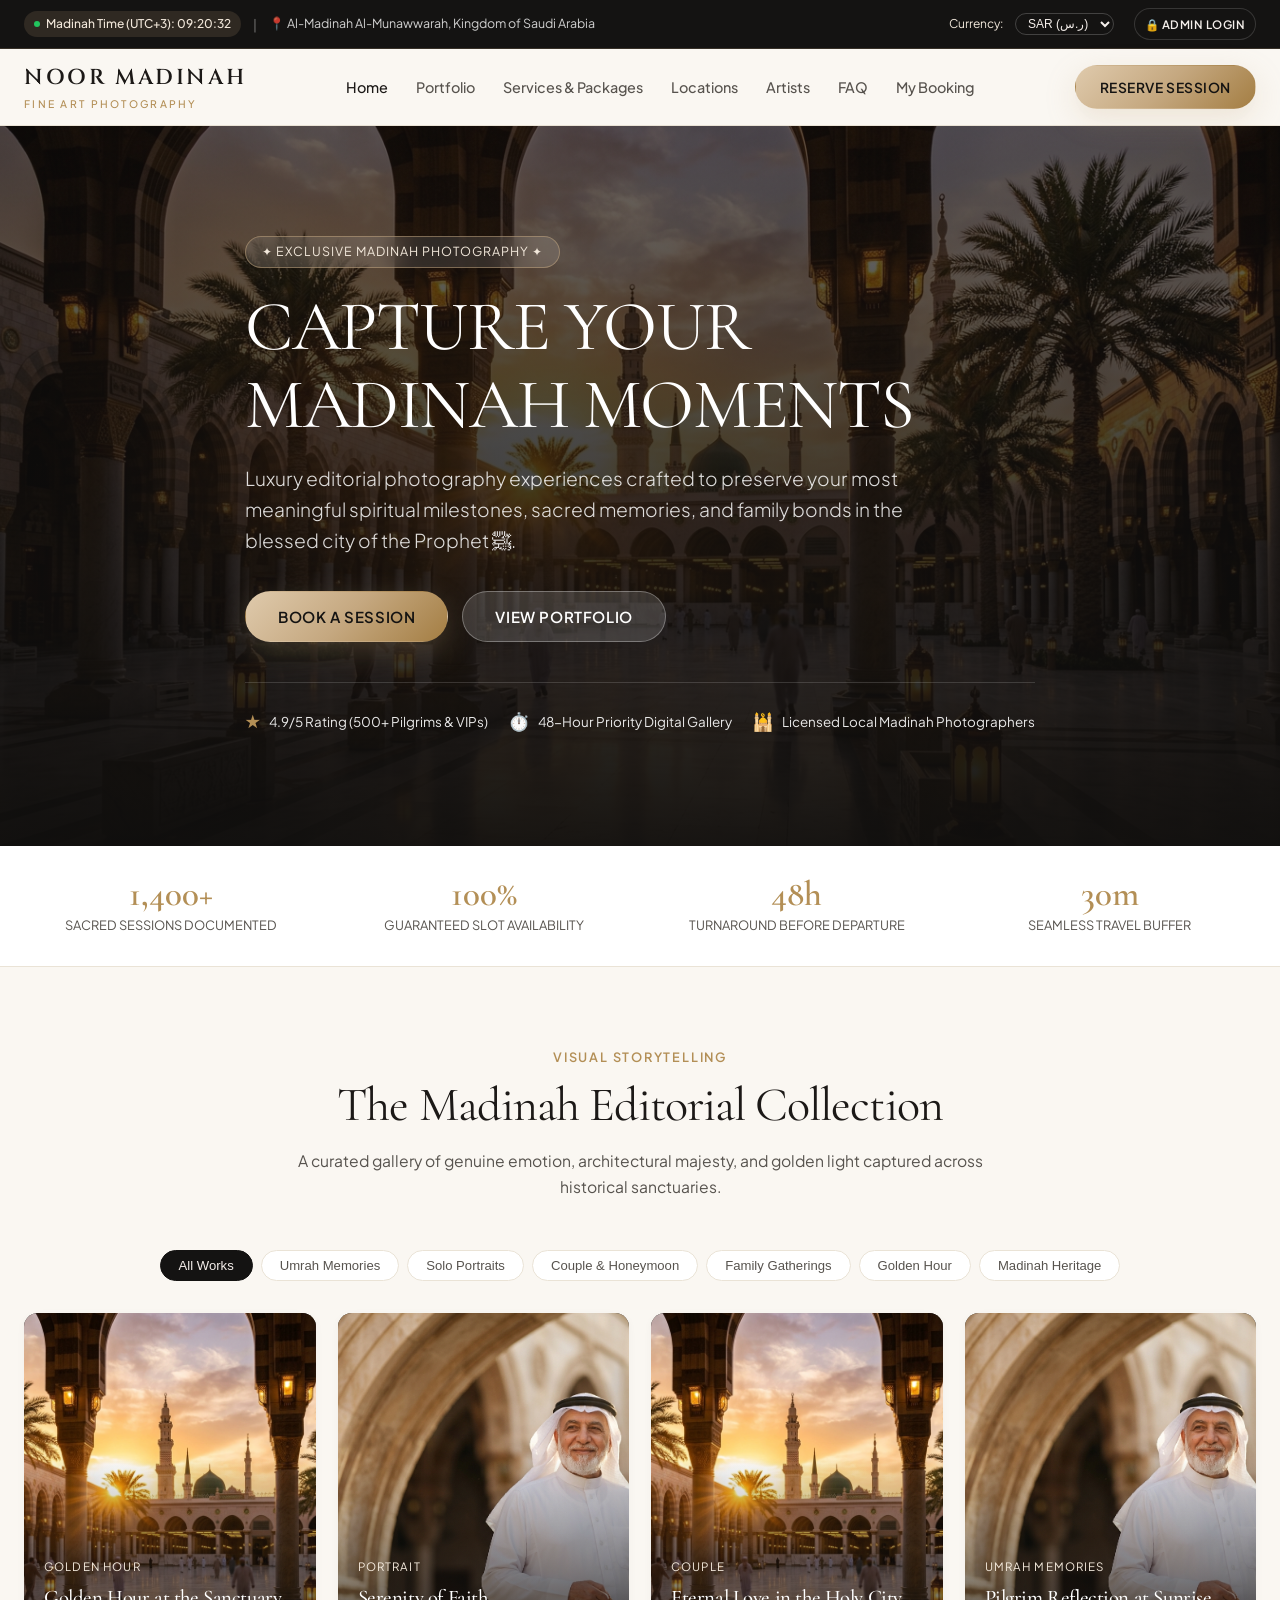
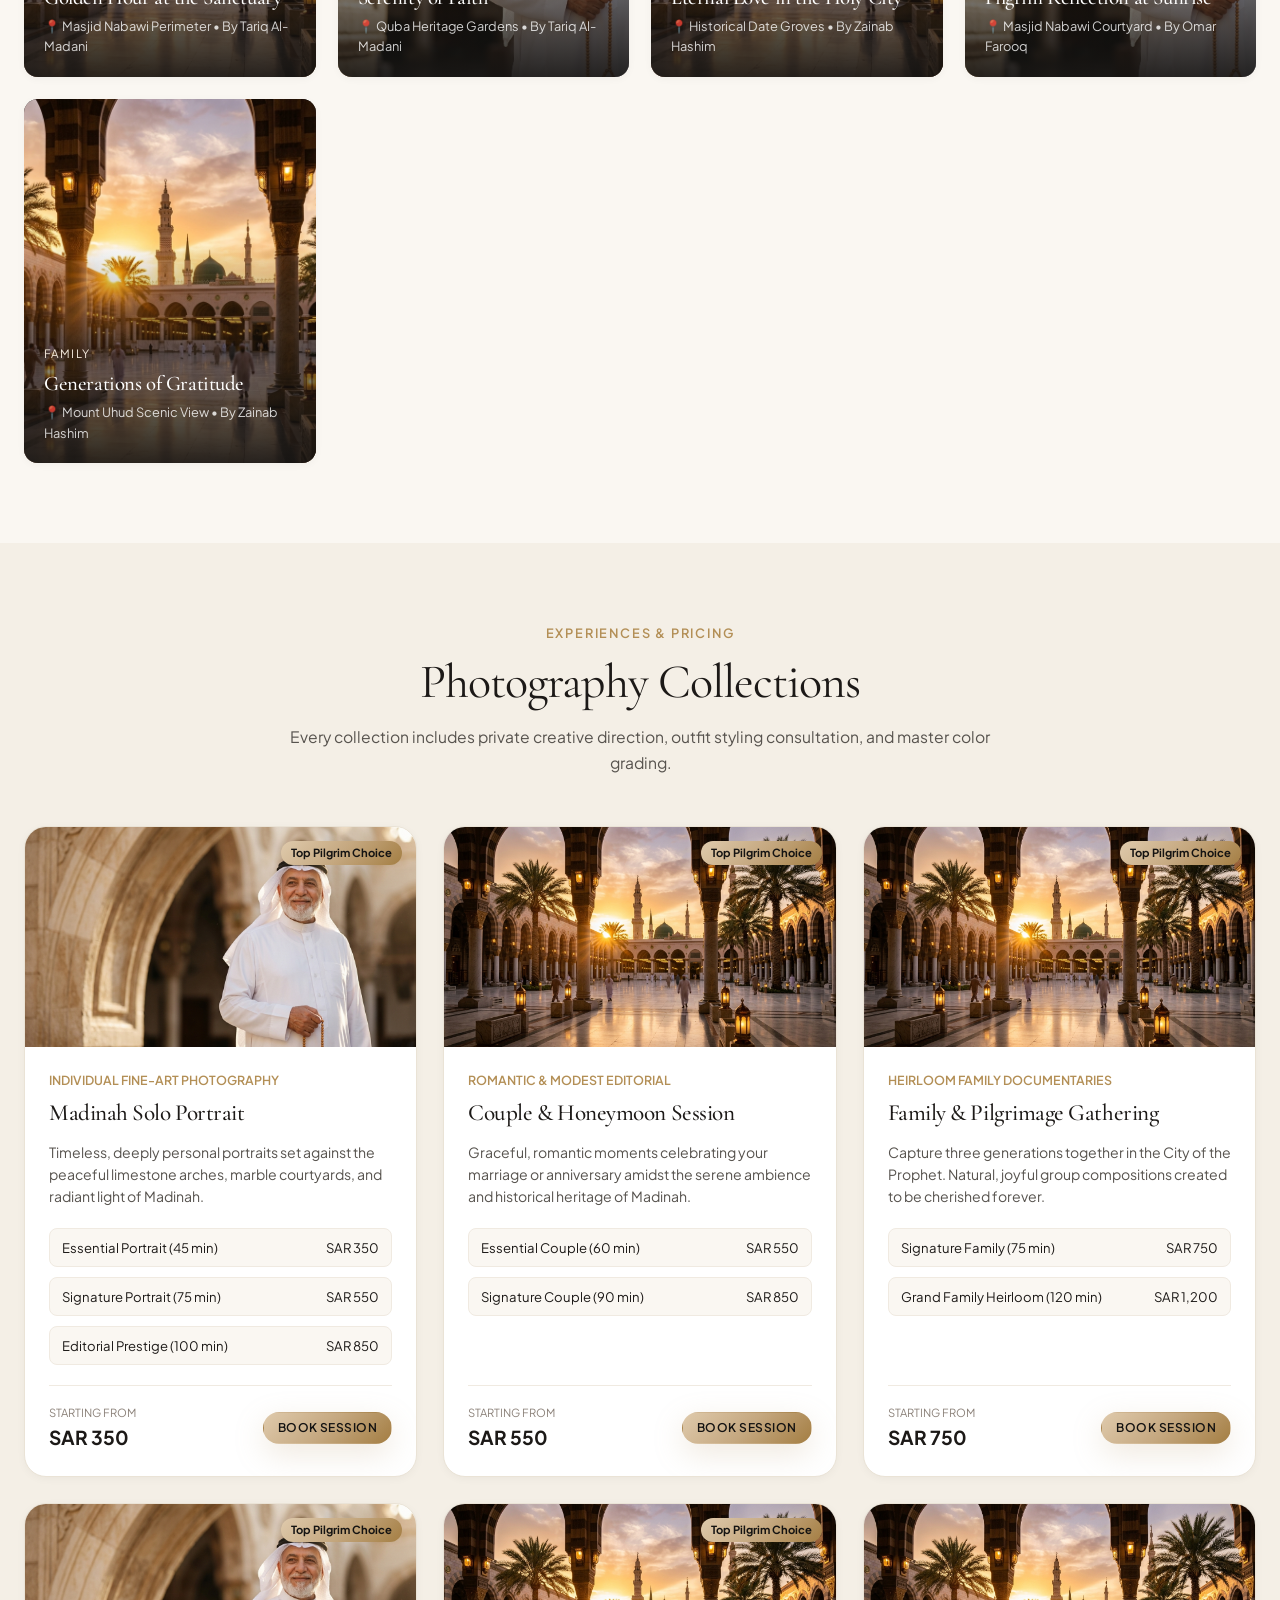
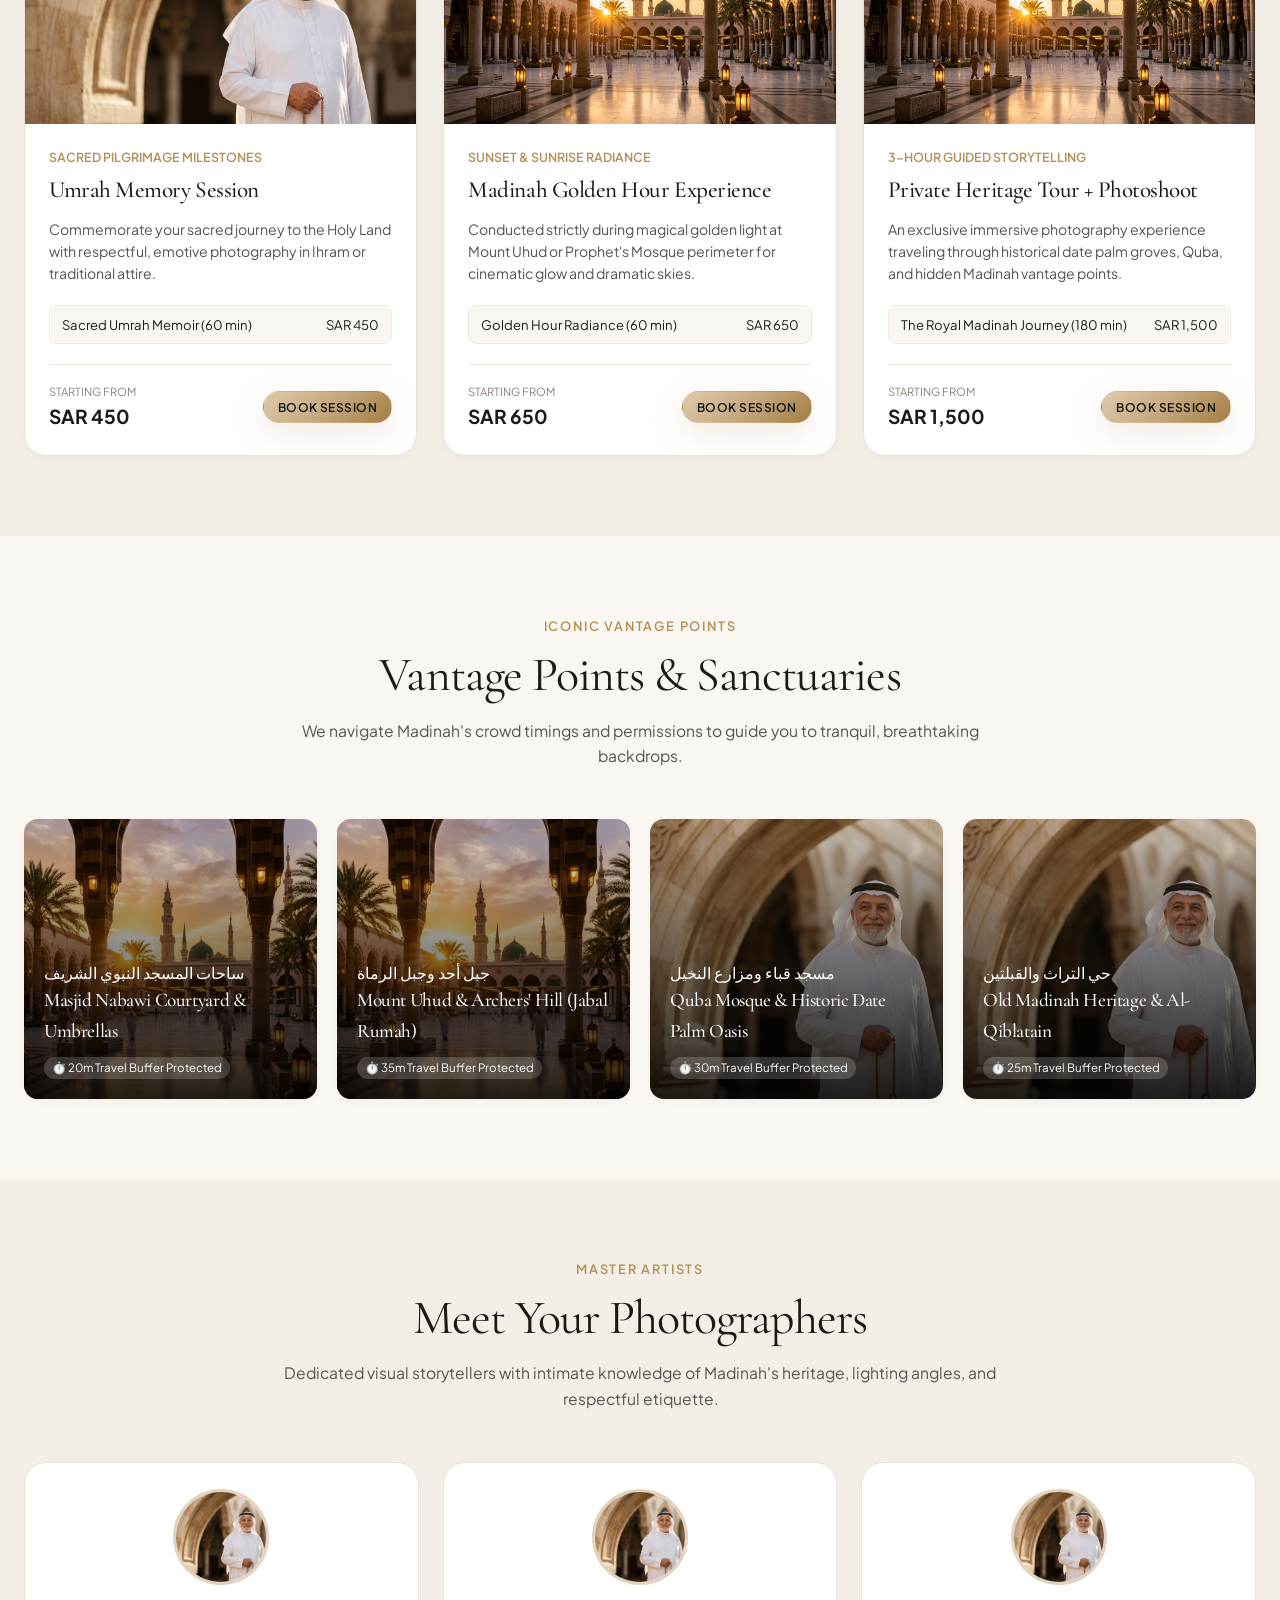
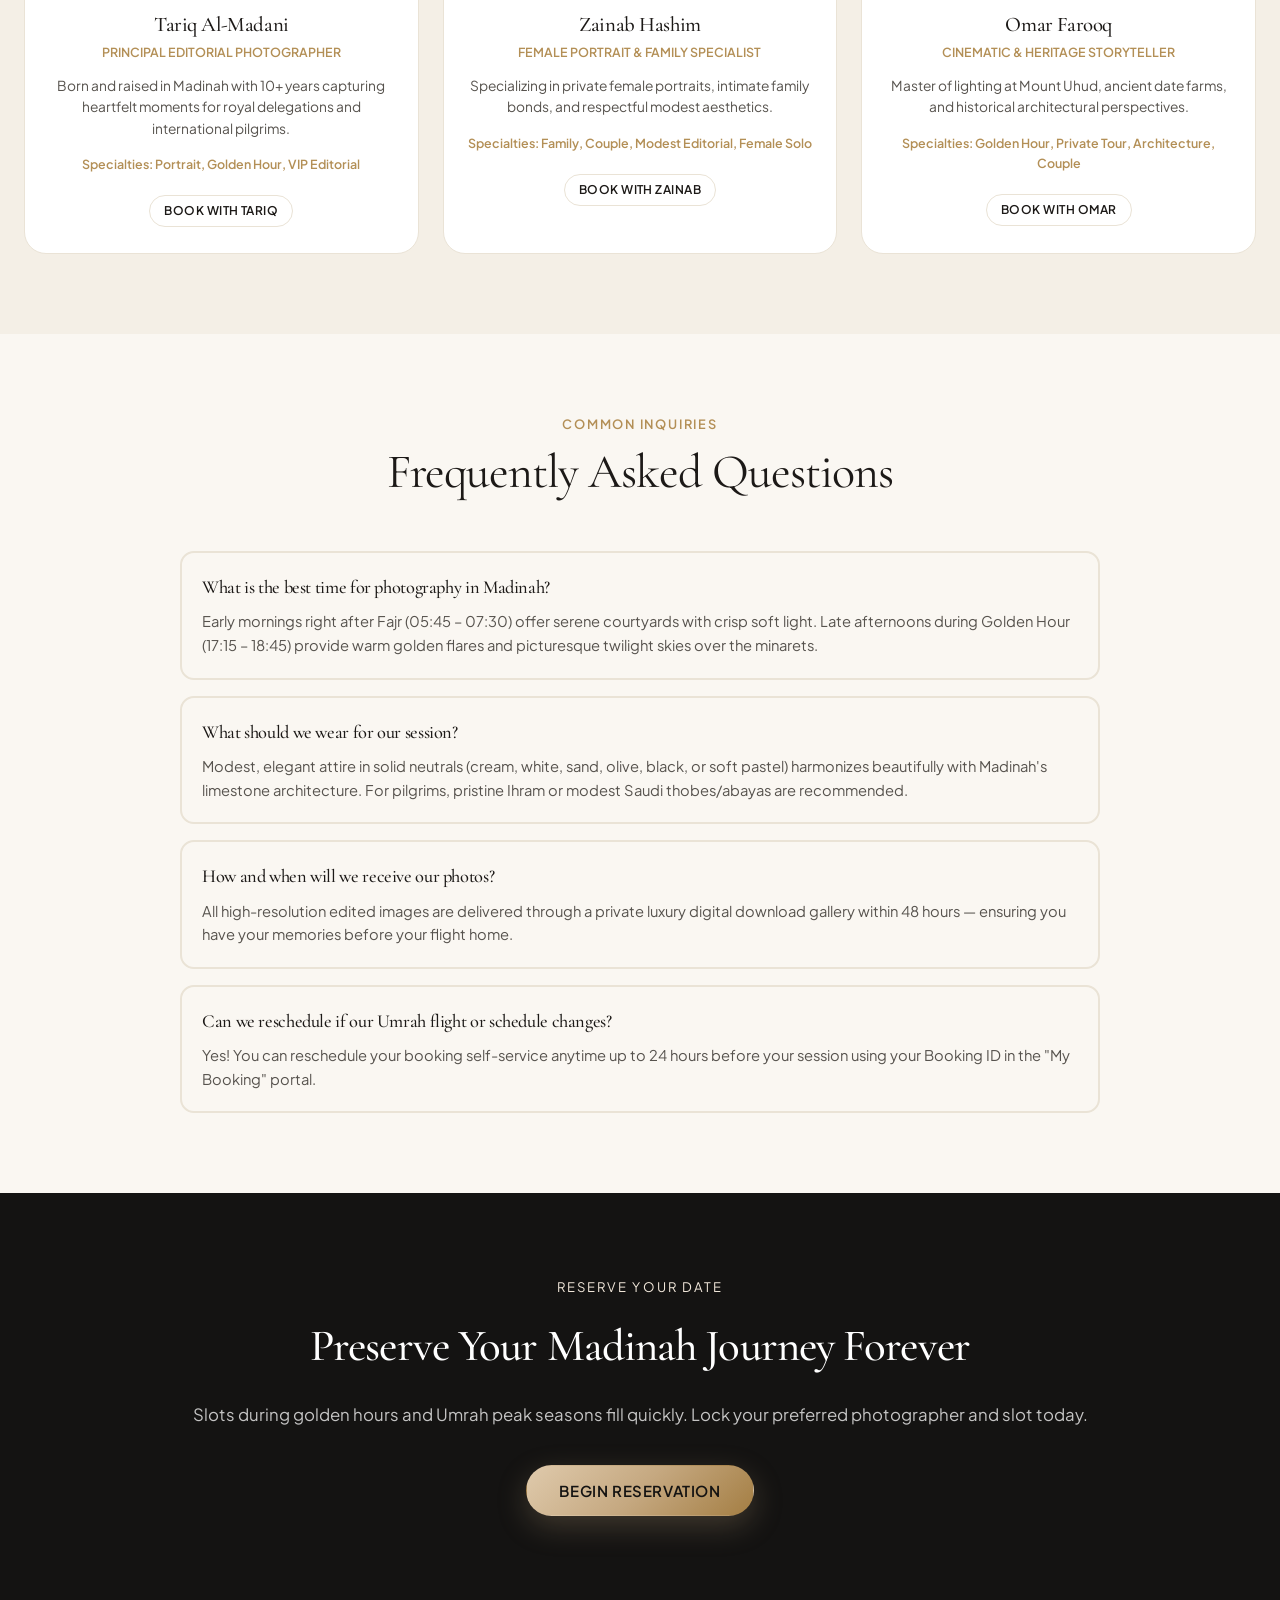
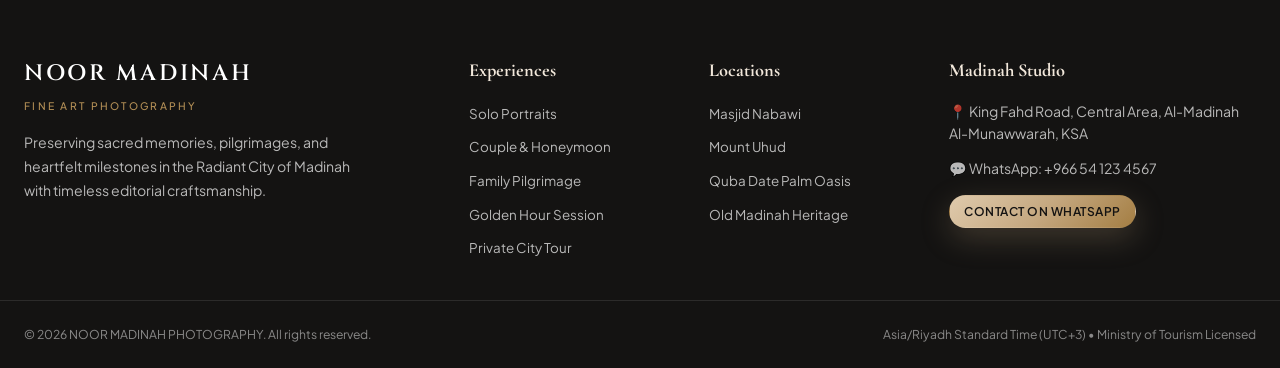
==== commit 8b494696: "Add Dynamic Brand & Photographer Name Customizer directly from Admin Control Center" ====
--- a/static/index.html
+++ b/static/index.html
@@ -749,39 +749,69 @@
         <!-- TAB 6: STUDIO SETTINGS -->
         <div id="admin-tab-settings" class="admin-tab-content" style="display: none;">
           <div class="selectable-card" style="max-width: 680px;">
-            <h3 style="font-size: 1.2rem; margin-bottom: 16px;">✦ Studio Operational Rules & Security</h3>
+            <h3 style="font-size: 1.2rem; margin-bottom: 16px;">✦ Pengaturan Nama Brand & Studio Identity</h3>
             <form onsubmit="adminDashboard.saveSettings(event)" class="form-grid">
-              <div class="form-group">
-                <label class="form-label">Official Studio WhatsApp Line (Receives Bookings)</label>
+              
+              <div class="form-group">
+                <label class="form-label">Nama Brand / Studio Website</label>
+                <input type="text" id="setting-brand-name" class="form-input" value="NOOR MADINAH" placeholder="Contoh: NOOR MADINAH / DARIO PHOTOGRAPHY" required>
+              </div>
+
+              <div class="form-group">
+                <label class="form-label">Tagline Brand / Slogan</label>
+                <input type="text" id="setting-brand-tagline" class="form-input" value="FINE ART PHOTOGRAPHY" placeholder="Contoh: FINE ART PHOTOGRAPHY">
+              </div>
+
+              <div class="form-group" style="grid-column: 1 / -1;">
+                <label class="form-label">Judul Utama Hero Banner (Halaman Depan)</label>
+                <input type="text" id="setting-hero-title" class="form-input" value="CAPTURE YOUR MADINAH MOMENTS">
+              </div>
+
+              <div class="form-group" style="grid-column: 1 / -1;">
+                <label class="form-label">Nama Fotografer Utama / Owner</label>
+                <input type="text" id="setting-lead-photog" class="form-input" value="Tariq Al-Madani" placeholder="Nama Anda / Tim Fotografer">
+              </div>
+
+              <div style="grid-column: 1 / -1; margin-top: 10px; padding-top: 16px; border-top: 1px solid var(--border-subtle);">
+                <h4 style="font-size: 1rem; margin-bottom: 12px; color: var(--gold-hover);">⚙️ Pengaturan Operasional & WhatsApp</h4>
+              </div>
+
+              <div class="form-group">
+                <label class="form-label">Official Studio WhatsApp (Penerima Booking)</label>
                 <input type="text" id="setting-whatsapp-num" class="form-input" value="+966541234567" placeholder="+628... / +9665...">
               </div>
-              <div class="form-group">
-                <label class="form-label">Default Travel Buffer Time (Minutes)</label>
+
+              <div class="form-group">
+                <label class="form-label">Default Travel Buffer Time (Menit)</label>
                 <input type="number" id="setting-buffer-min" class="form-input" value="30">
               </div>
-              <div class="form-group">
-                <label class="form-label">Minimum Notice Period (Hours)</label>
+
+              <div class="form-group">
+                <label class="form-label">Minimum Notice Period (Jam)</label>
                 <input type="number" id="setting-notice-hours" class="form-input" value="6">
               </div>
-              <div class="form-group">
-                <label class="form-label">Cancellation Deadline (Hours)</label>
+
+              <div class="form-group">
+                <label class="form-label">Batas Waktu Pembatalan (Jam)</label>
                 <input type="number" id="setting-cancellation-hours" class="form-input" value="48">
               </div>
 
               <div style="grid-column: 1 / -1; margin-top: 10px; padding-top: 16px; border-top: 1px solid var(--border-subtle);">
-                <h4 style="font-size: 1rem; margin-bottom: 12px; color: var(--gold-hover);">🔒 Admin Security Credentials</h4>
-              </div>
+                <h4 style="font-size: 1rem; margin-bottom: 12px; color: var(--gold-hover);">🔒 Akun Login Admin (Username & Password)</h4>
+              </div>
+
               <div class="form-group">
                 <label class="form-label">Admin Username</label>
                 <input type="text" id="setting-admin-user" class="form-input" value="admin" required>
               </div>
+
               <div class="form-group">
                 <label class="form-label">Admin Password</label>
                 <input type="text" id="setting-admin-pass" class="form-input" value="madinah2026" required>
               </div>
 
               <div style="grid-column: 1 / -1; margin-top: 10px;">
-                <button type="submit" class="btn btn-primary btn-sm">Save All Settings & Password</button>
+                <button type="submit" class="btn btn-primary btn-sm">💾 Simpan Semua Nama & Pengaturan</button>
               </div>
             </form>
           </div>
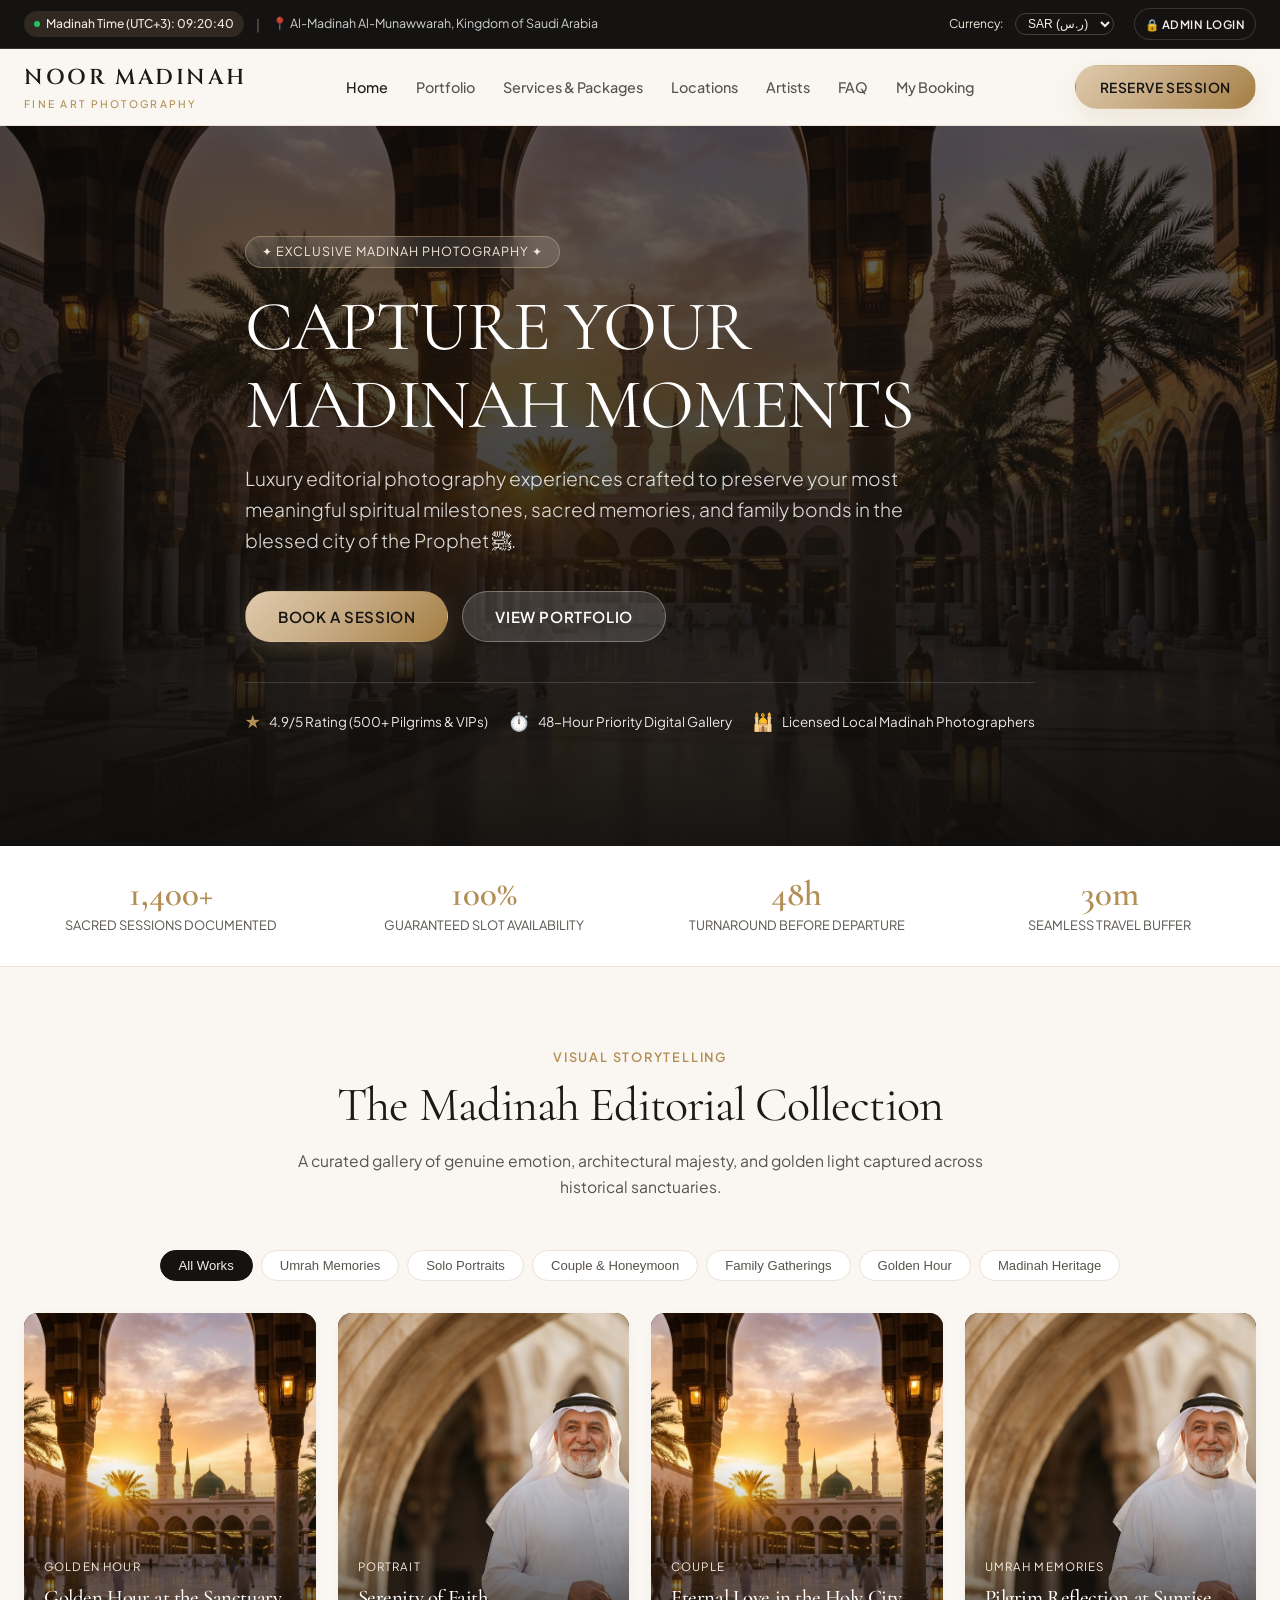
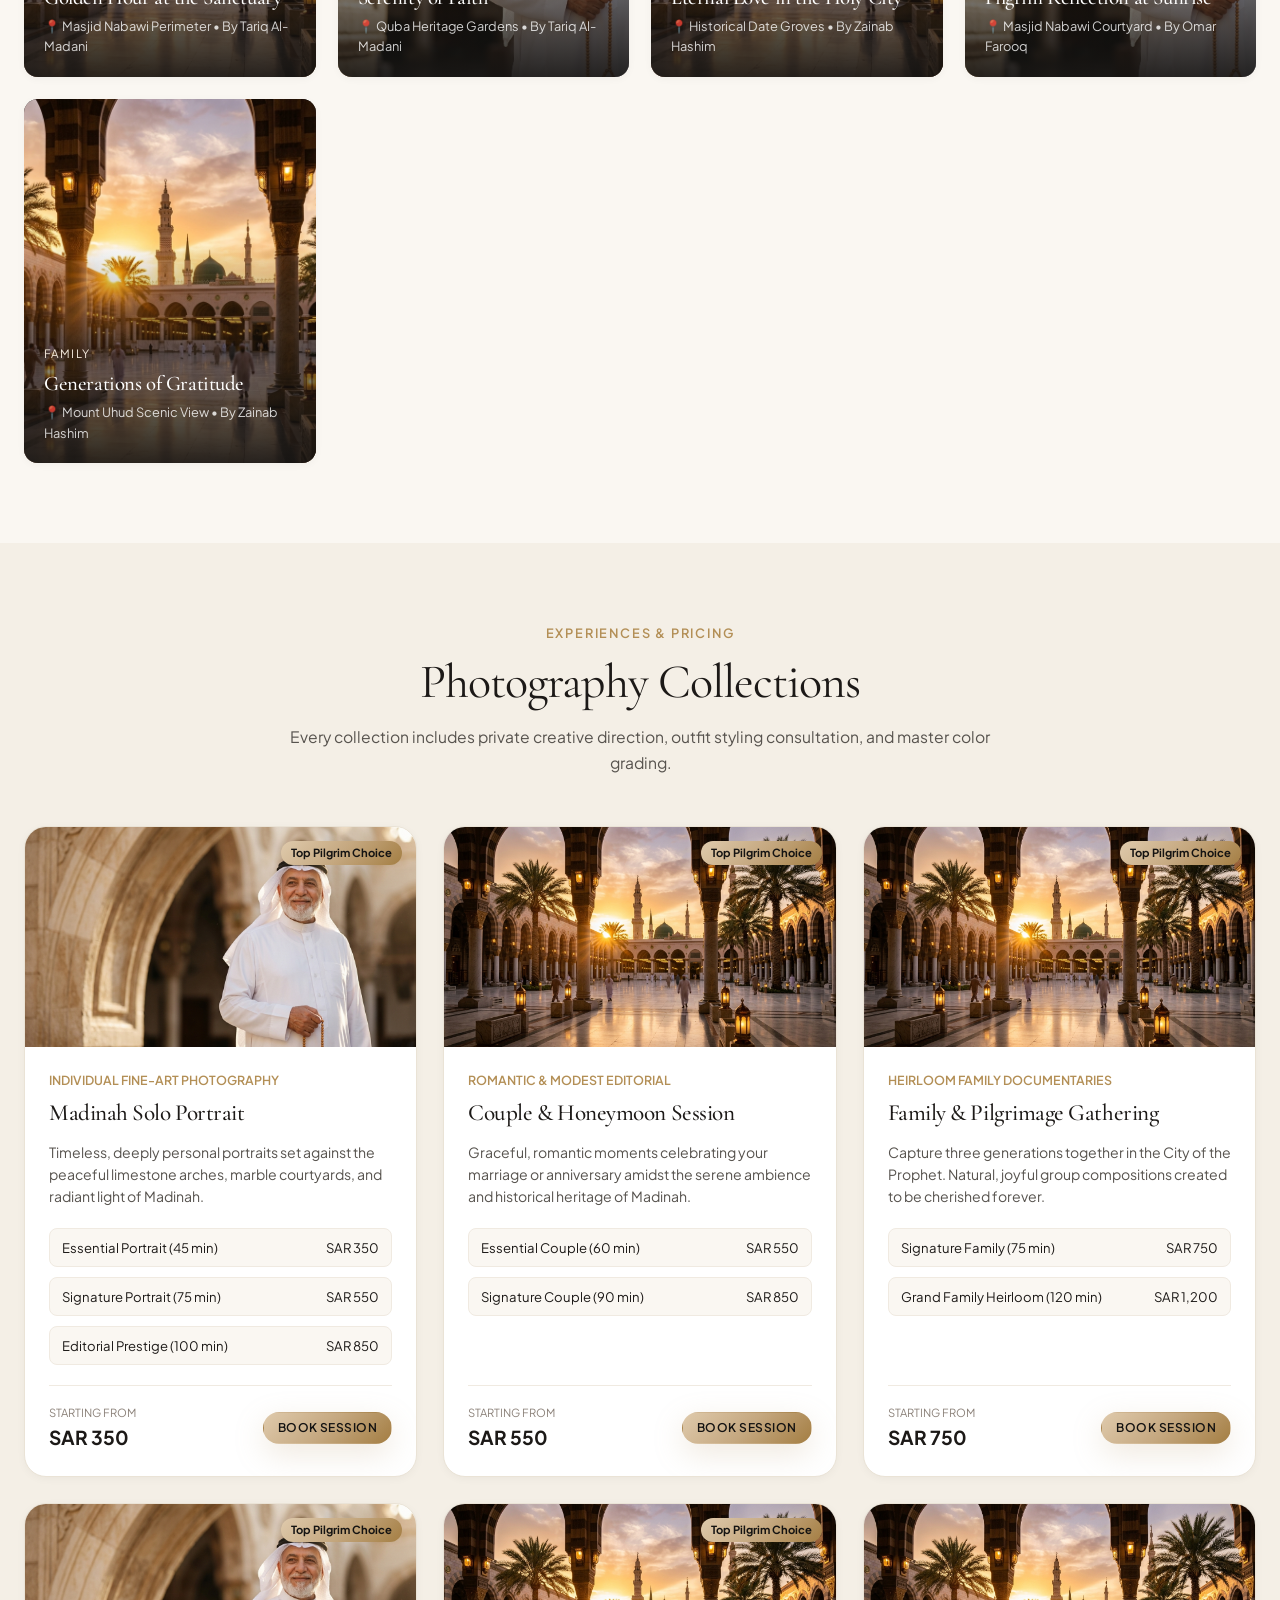
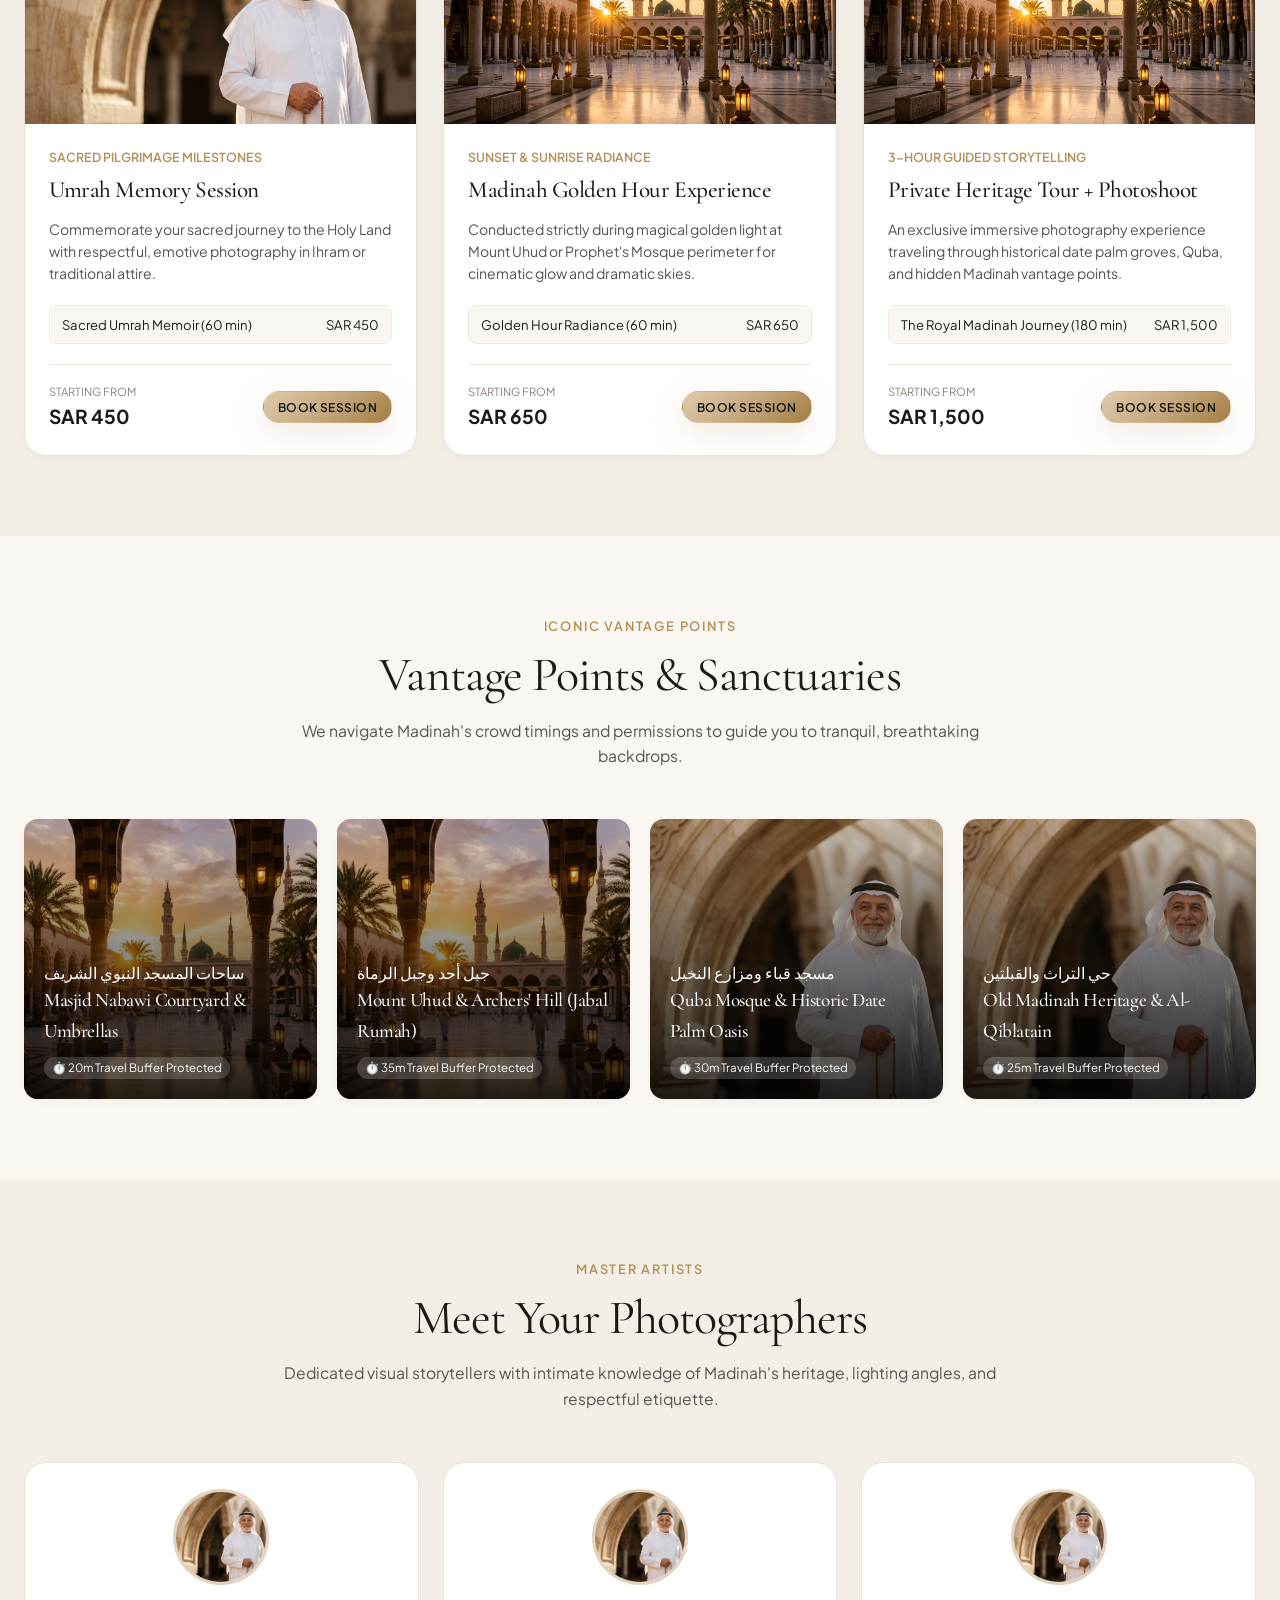
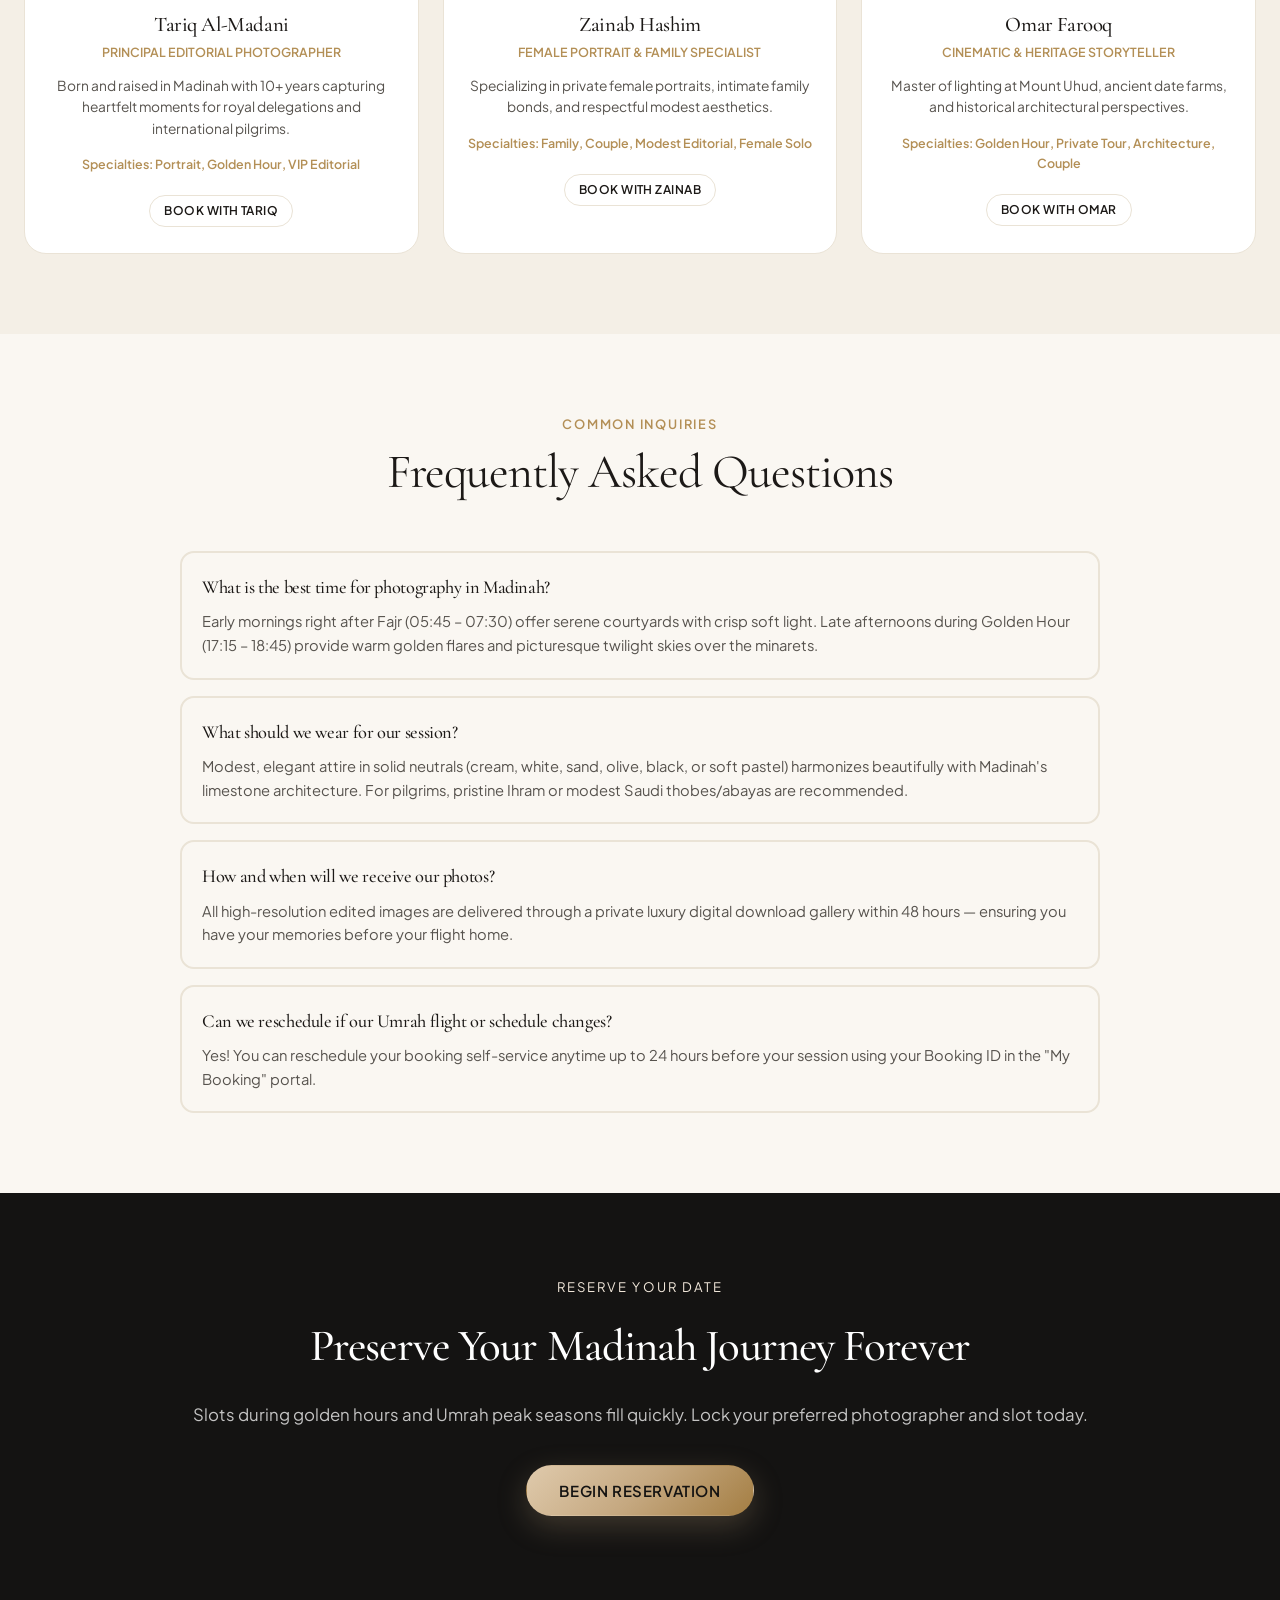
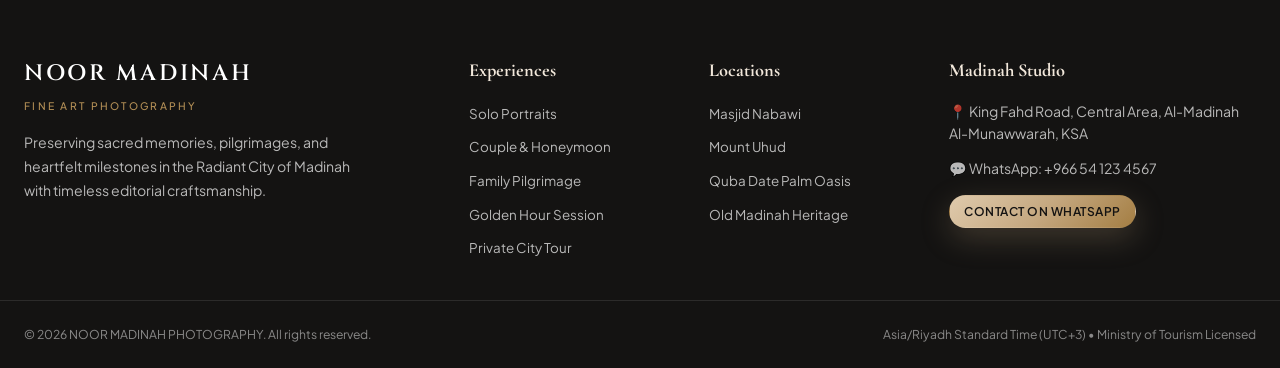
==== commit 002b1a8d: "Add customizable active shooting hours and dynamic slot intervals in Admin Settings" ====
--- a/static/index.html
+++ b/static/index.html
@@ -773,17 +773,36 @@
               </div>
 
               <div style="grid-column: 1 / -1; margin-top: 10px; padding-top: 16px; border-top: 1px solid var(--border-subtle);">
-                <h4 style="font-size: 1rem; margin-bottom: 12px; color: var(--gold-hover);">⚙️ Pengaturan Operasional & WhatsApp</h4>
-              </div>
-
-              <div class="form-group">
-                <label class="form-label">Official Studio WhatsApp (Penerima Booking)</label>
-                <input type="text" id="setting-whatsapp-num" class="form-input" value="+966541234567" placeholder="+628... / +9665...">
+                <h4 style="font-size: 1rem; margin-bottom: 12px; color: var(--gold-hover);">⏰ Pengaturan Jam Aktif & Sesi Pemotretan (Waktu Madinah)</h4>
+              </div>
+
+              <div class="form-group">
+                <label class="form-label">Jam Mulai Sesi Pertama (Opening Time)</label>
+                <input type="time" id="setting-start-time" class="form-input" value="06:00">
+              </div>
+
+              <div class="form-group">
+                <label class="form-label">Jam Selesai Sesi Terakhir (Closing Time)</label>
+                <input type="time" id="setting-end-time" class="form-input" value="21:30">
+              </div>
+
+              <div class="form-group">
+                <label class="form-label">Interval Antar Sesi (Menit)</label>
+                <select id="setting-slot-interval" class="form-select">
+                  <option value="60">Setiap 60 Menit (1 Jam)</option>
+                  <option value="75" selected>Setiap 75 Menit (Standar)</option>
+                  <option value="90">Setiap 90 Menit (1.5 Jam)</option>
+                  <option value="120">Setiap 120 Menit (2 Jam)</option>
+                </select>
               </div>
 
               <div class="form-group">
                 <label class="form-label">Default Travel Buffer Time (Menit)</label>
                 <input type="number" id="setting-buffer-min" class="form-input" value="30">
+              </div>
+
+              <div style="grid-column: 1 / -1; margin-top: 10px; padding-top: 16px; border-top: 1px solid var(--border-subtle);">
+                <h4 style="font-size: 1rem; margin-bottom: 12px; color: var(--gold-hover);">⚙️ Pengaturan Operasional & WhatsApp</h4>
               </div>
 
               <div class="form-group">
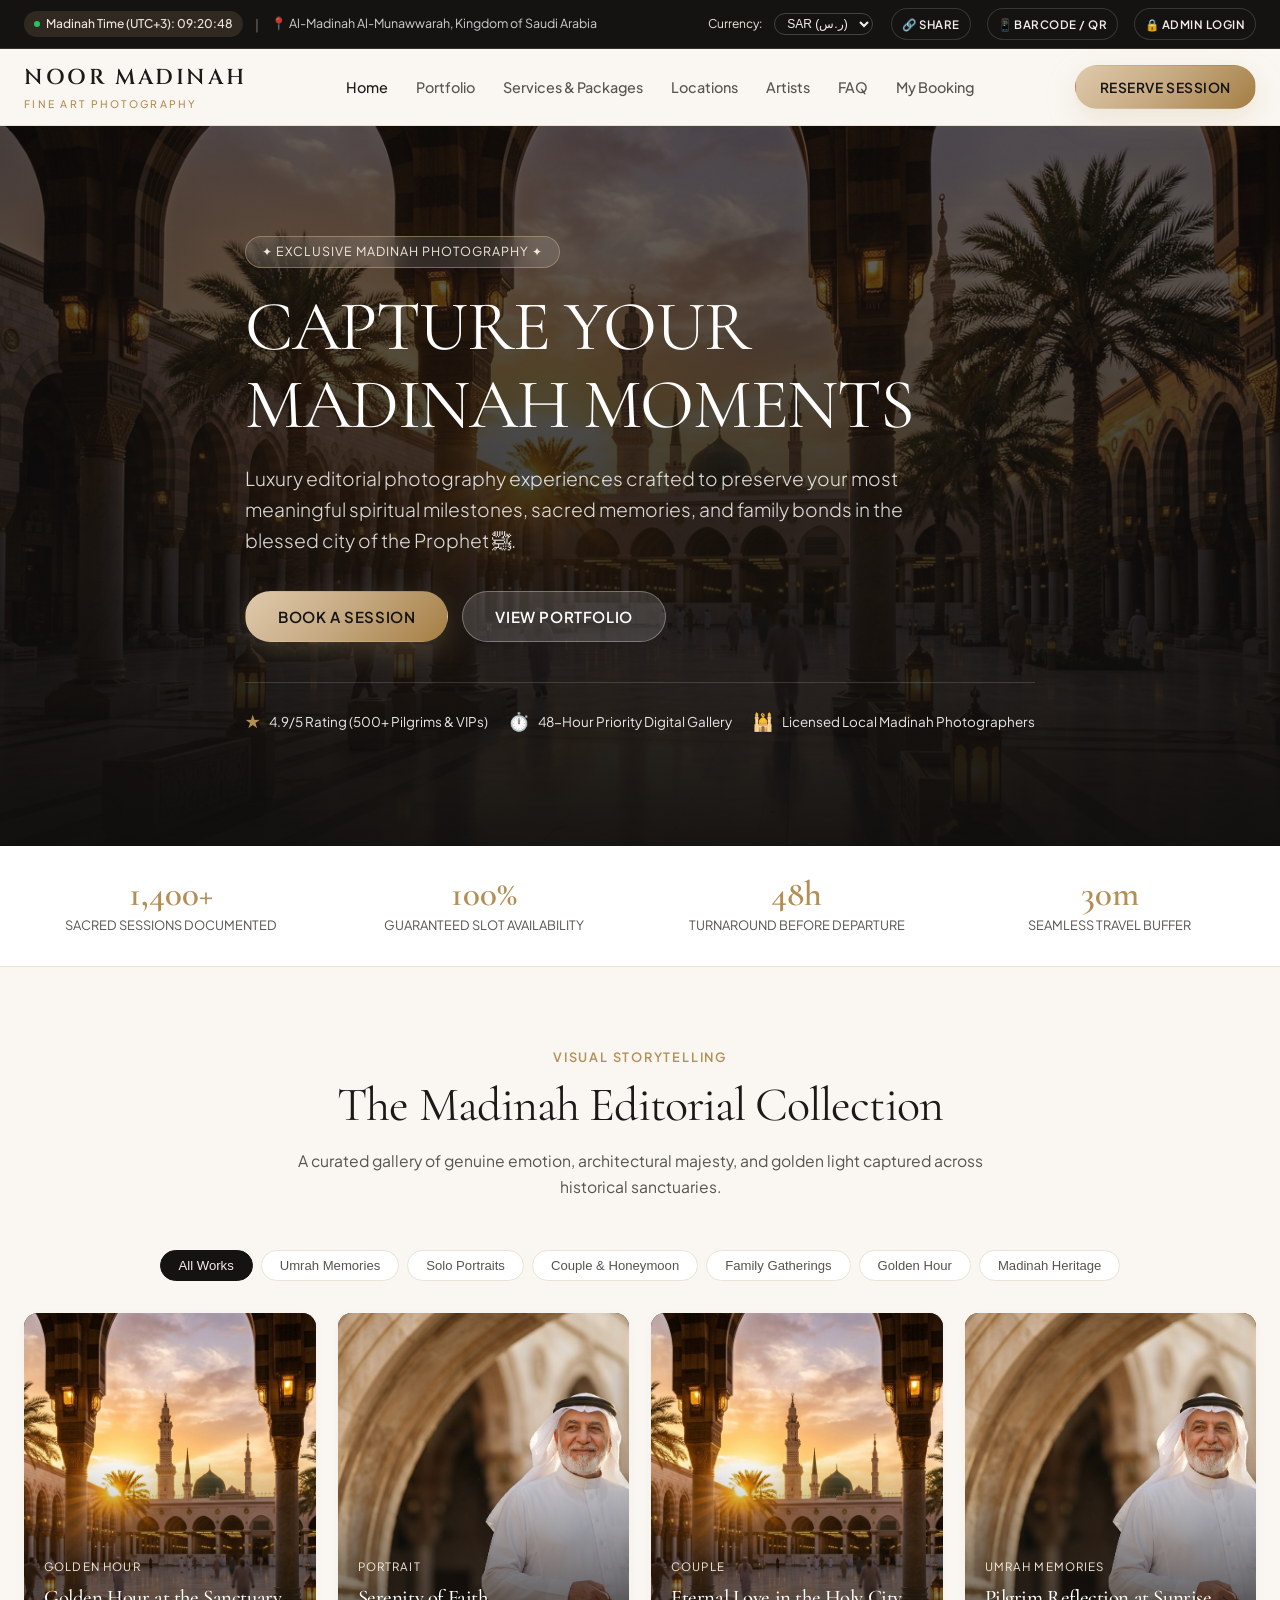
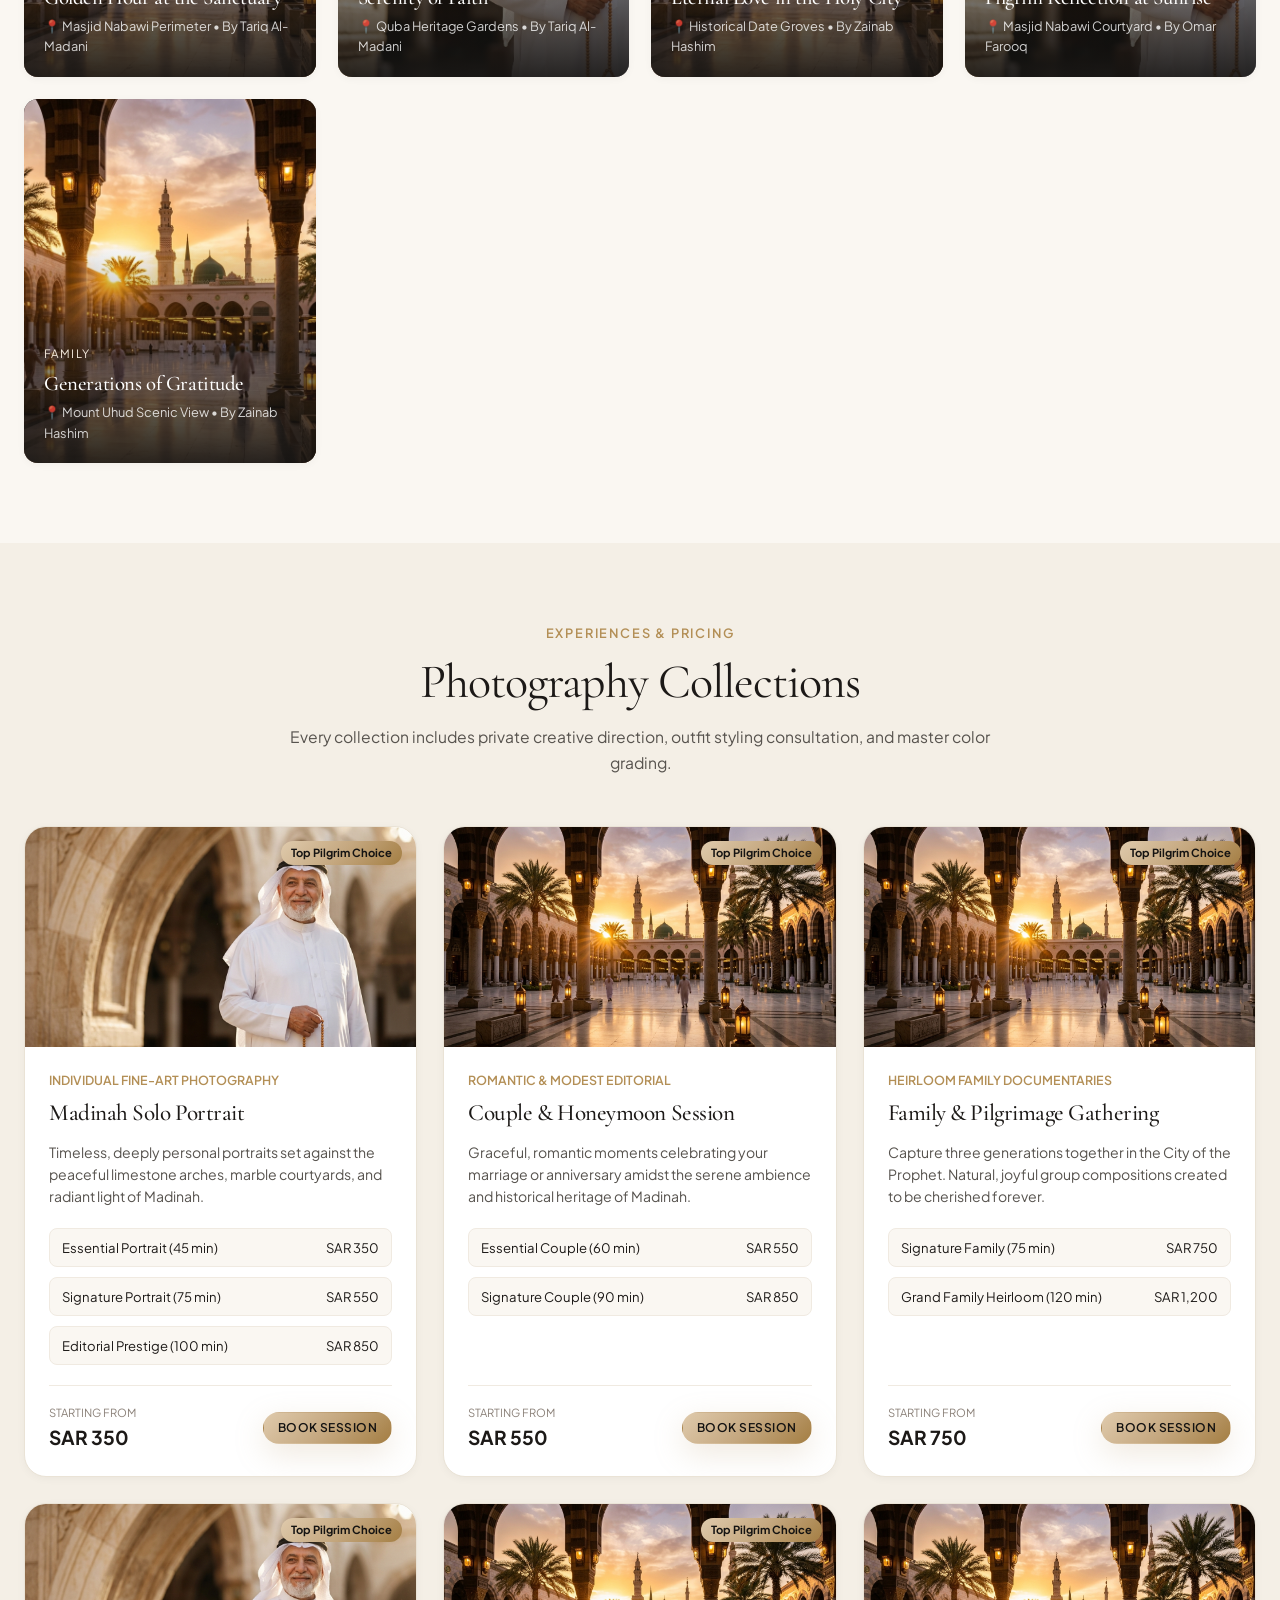
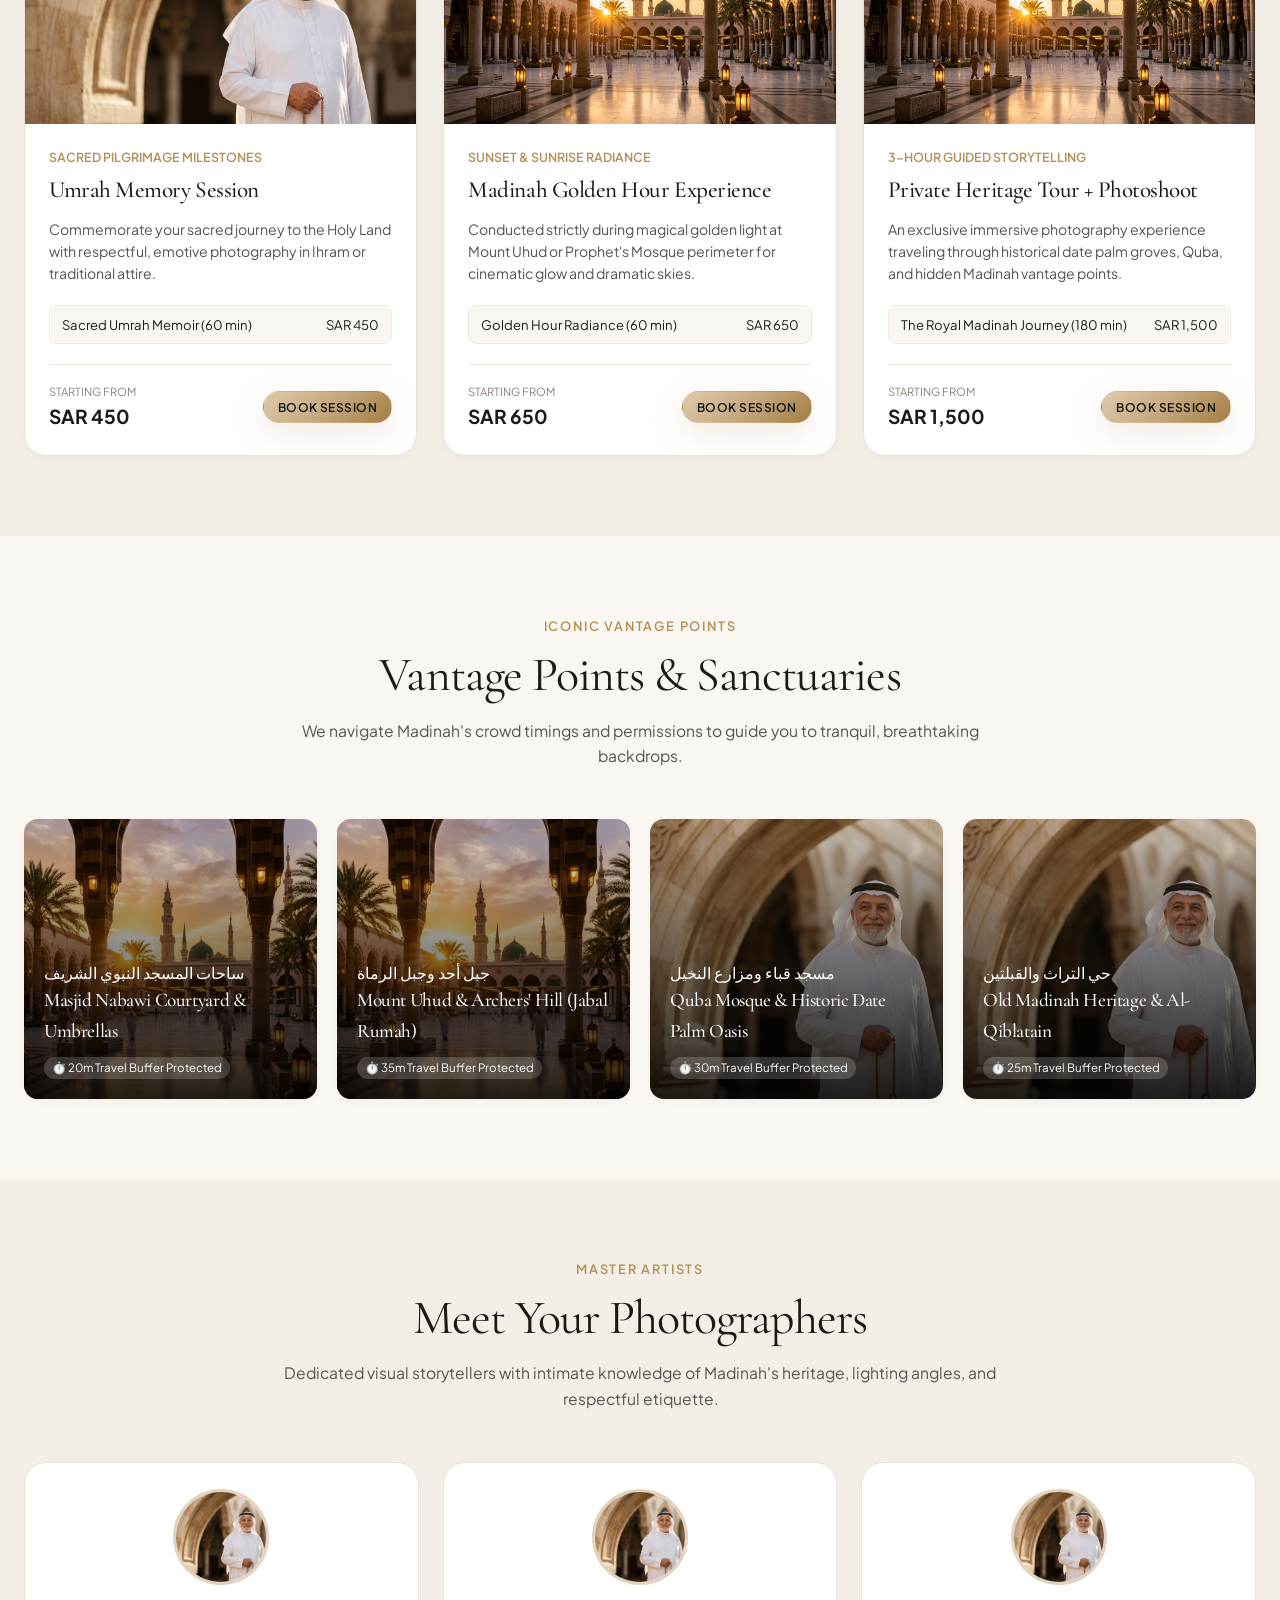
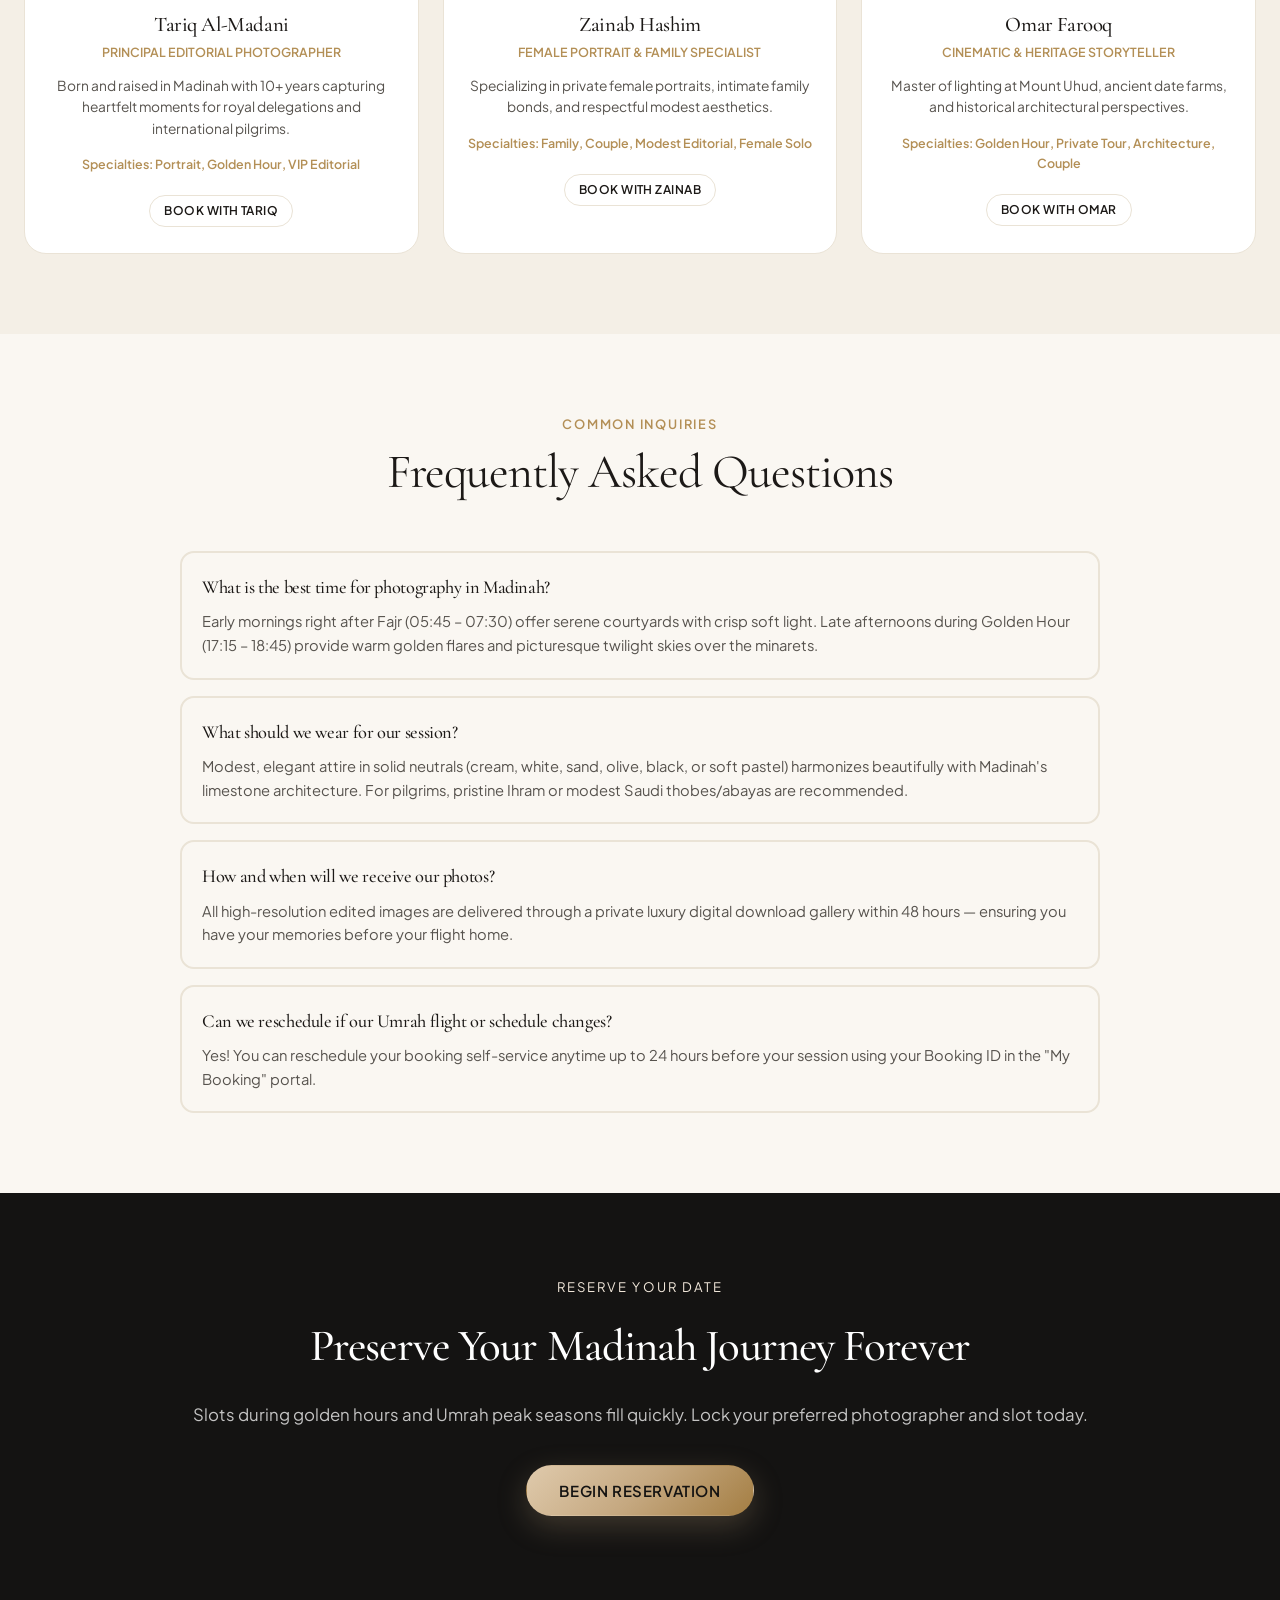
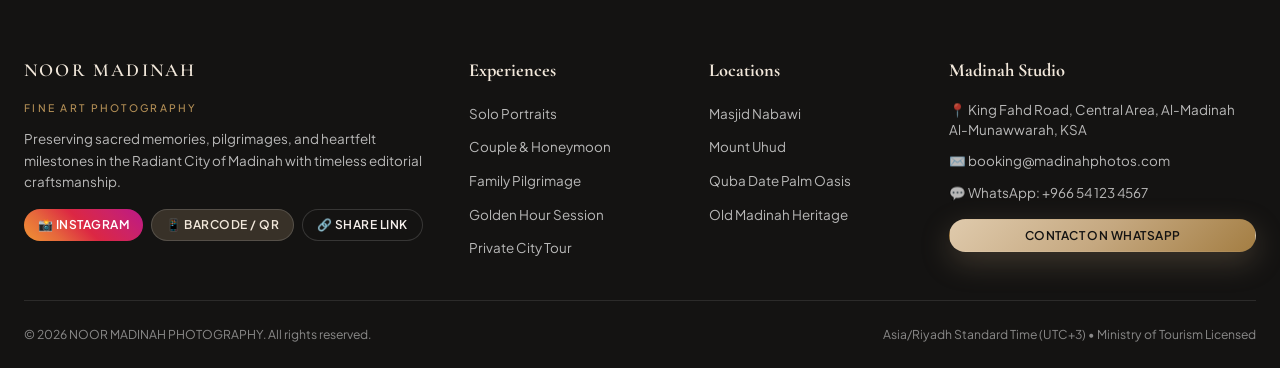
==== commit fdacc07a: "Add Instagram integration, QR Barcode Scanner, Share Link Modal, and Full Footer Customizer" ====
--- a/static/index.html
+++ b/static/index.html
@@ -35,7 +35,9 @@
           <option value="USD">USD ($)</option>
           <option value="IDR">IDR (Rp)</option>
         </select>
-        <button id="admin-nav-btn" onclick="app.openAdminLoginModal()" class="btn btn-dark btn-sm" style="font-size: 0.72rem; padding: 3px 10px; margin-left: 8px;">🔒 Admin Login</button>
+        <button onclick="app.openShareModal()" class="btn btn-dark btn-sm" style="font-size: 0.72rem; padding: 3px 10px; margin-left: 6px;">🔗 Share</button>
+        <button onclick="app.openQrModal()" class="btn btn-dark btn-sm" style="font-size: 0.72rem; padding: 3px 10px; margin-left: 4px;">📱 Barcode / QR</button>
+        <button id="admin-nav-btn" onclick="app.openAdminLoginModal()" class="btn btn-dark btn-sm" style="font-size: 0.72rem; padding: 3px 10px; margin-left: 4px;">🔒 Admin Login</button>
       </div>
     </div>
   </div>
@@ -749,7 +751,7 @@
         <!-- TAB 6: STUDIO SETTINGS -->
         <div id="admin-tab-settings" class="admin-tab-content" style="display: none;">
           <div class="selectable-card" style="max-width: 680px;">
-            <h3 style="font-size: 1.2rem; margin-bottom: 16px;">✦ Pengaturan Nama Brand & Studio Identity</h3>
+            <h3 style="font-size: 1.2rem; margin-bottom: 16px;">✦ Pengaturan Nama Brand, Footer & Media Sosial</h3>
             <form onsubmit="adminDashboard.saveSettings(event)" class="form-grid">
               
               <div class="form-group">
@@ -770,6 +772,30 @@
               <div class="form-group" style="grid-column: 1 / -1;">
                 <label class="form-label">Nama Fotografer Utama / Owner</label>
                 <input type="text" id="setting-lead-photog" class="form-input" value="Tariq Al-Madani" placeholder="Nama Anda / Tim Fotografer">
+              </div>
+
+              <div style="grid-column: 1 / -1; margin-top: 10px; padding-top: 16px; border-top: 1px solid var(--border-subtle);">
+                <h4 style="font-size: 1rem; margin-bottom: 12px; color: var(--gold-hover);">📸 Pengaturan Footer, Instagram & Kontak Studio</h4>
+              </div>
+
+              <div class="form-group">
+                <label class="form-label">Instagram Username / Link</label>
+                <input type="text" id="setting-instagram" class="form-input" value="@noormadinah.photo" placeholder="@username / https://instagram.com/...">
+              </div>
+
+              <div class="form-group">
+                <label class="form-label">Email Resmi Studio</label>
+                <input type="email" id="setting-studio-email" class="form-input" value="booking@madinahphotos.com" placeholder="email@domain.com">
+              </div>
+
+              <div class="form-group" style="grid-column: 1 / -1;">
+                <label class="form-label">Alamat / Lokasi Studio di Madinah (Footer)</label>
+                <input type="text" id="setting-studio-address" class="form-input" value="King Fahd Road, Central Area, Al-Madinah Al-Munawwarah, KSA">
+              </div>
+
+              <div class="form-group" style="grid-column: 1 / -1;">
+                <label class="form-label">Deskripsi / Bio Studio di Footer</label>
+                <textarea id="setting-footer-desc" class="form-textarea">Preserving sacred memories, pilgrimages, and heartfelt milestones in the Radiant City of Madinah with timeless editorial craftsmanship.</textarea>
               </div>
 
               <div style="grid-column: 1 / -1; margin-top: 10px; padding-top: 16px; border-top: 1px solid var(--border-subtle);">
@@ -806,6 +832,11 @@
               </div>
 
               <div class="form-group">
+                <label class="form-label">Official Studio WhatsApp (Penerima Booking)</label>
+                <input type="text" id="setting-whatsapp-num" class="form-input" value="+966541234567" placeholder="+628... / +9665...">
+              </div>
+
+              <div class="form-group">
                 <label class="form-label">Minimum Notice Period (Jam)</label>
                 <input type="number" id="setting-notice-hours" class="form-input" value="6">
               </div>
@@ -854,51 +885,69 @@
 
   <!-- FOOTER -->
   <footer class="site-footer">
-    <div class="container footer-grid">
-      <div>
-        <div class="brand-title" style="color: #fff; font-size: 1.4rem; margin-bottom: 6px;">NOOR MADINAH</div>
-        <div class="brand-subtitle" style="margin-bottom: 16px;">Fine Art Photography</div>
-        <p style="color: rgba(255,255,255,0.7); font-size: 0.88rem; line-height: 1.7; max-width: 340px;">
-          Preserving sacred memories, pilgrimages, and heartfelt milestones in the Radiant City of Madinah with timeless editorial craftsmanship.
-        </p>
+    <div class="container">
+      <div class="footer-grid">
+        <div>
+          <h4 class="footer-col-title brand-title" id="footer-brand-title">NOOR MADINAH</h4>
+          <span class="brand-subtitle" id="footer-brand-tagline" style="display: block; margin-bottom: 12px;">FINE ART PHOTOGRAPHY</span>
+          <p id="footer-bio-desc" style="font-size: 0.84rem; color: rgba(255, 255, 255, 0.7); line-height: 1.6; margin-bottom: 16px;">
+            Preserving sacred memories, pilgrimages, and heartfelt milestones in the Radiant City of Madinah with timeless editorial craftsmanship.
+          </p>
+          <div style="display: flex; gap: 8px; flex-wrap: wrap;">
+            <a id="footer-ig-btn" href="https://instagram.com/noormadinah.photo" target="_blank" class="btn btn-dark btn-sm" style="background: linear-gradient(45deg, #f09433 0%, #e6683c 25%, #dc2743 50%, #cc2366 75%, #bc1888 100%); color: #fff; border: none;">
+              📸 Instagram
+            </a>
+            <button onclick="app.openQrModal()" class="btn btn-dark btn-sm" style="background: rgba(197, 168, 128, 0.2); color: var(--gold-light);">
+              📱 Barcode / QR
+            </button>
+            <button onclick="app.openShareModal()" class="btn btn-dark btn-sm">
+              🔗 Share Link
+            </button>
+          </div>
+        </div>
+
+        <div>
+          <h4 class="footer-col-title">Experiences</h4>
+          <ul class="footer-links-list">
+            <li><a onclick="app.startBooking(1)" class="footer-link">Solo Portraits</a></li>
+            <li><a onclick="app.startBooking(2)" class="footer-link">Couple & Honeymoon</a></li>
+            <li><a onclick="app.startBooking(3)" class="footer-link">Family Pilgrimage</a></li>
+            <li><a onclick="app.startBooking(5)" class="footer-link">Golden Hour Session</a></li>
+            <li><a onclick="app.startBooking(6)" class="footer-link">Private City Tour</a></li>
+          </ul>
+        </div>
+
+        <div>
+          <h4 class="footer-col-title">Locations</h4>
+          <ul class="footer-links-list">
+            <li><a onclick="app.scrollToSection('section-locations')" class="footer-link">Masjid Nabawi</a></li>
+            <li><a onclick="app.scrollToSection('section-locations')" class="footer-link">Mount Uhud</a></li>
+            <li><a onclick="app.scrollToSection('section-locations')" class="footer-link">Quba Date Palm Oasis</a></li>
+            <li><a onclick="app.scrollToSection('section-locations')" class="footer-link">Old Madinah Heritage</a></li>
+          </ul>
+        </div>
+
+        <div>
+          <h4 class="footer-col-title">Madinah Studio</h4>
+          <p id="footer-address-text" style="font-size: 0.84rem; color: rgba(255, 255, 255, 0.7); line-height: 1.5; margin-bottom: 10px;">
+            📍 King Fahd Road, Central Area, Al-Madinah Al-Munawwarah, KSA
+          </p>
+          <p id="footer-email-text" style="font-size: 0.84rem; color: rgba(255, 255, 255, 0.7); margin-bottom: 10px;">
+            ✉️ <span id="footer-email-val">booking@madinahphotos.com</span>
+          </p>
+          <p style="font-size: 0.84rem; color: rgba(255, 255, 255, 0.7); margin-bottom: 16px;">
+            💬 WhatsApp: <span id="footer-whatsapp-val">+966 54 123 4567</span>
+          </p>
+          <a id="footer-whatsapp-btn" href="https://wa.me/966541234567" target="_blank" class="btn btn-primary btn-sm" style="width: 100%;">
+            Contact on WhatsApp
+          </a>
+        </div>
       </div>
 
-      <div>
-        <h4 class="footer-col-title">Experiences</h4>
-        <ul class="footer-links-list">
-          <li><a class="footer-link" onclick="app.startBooking()">Solo Portraits</a></li>
-          <li><a class="footer-link" onclick="app.startBooking()">Couple & Honeymoon</a></li>
-          <li><a class="footer-link" onclick="app.startBooking()">Family Pilgrimage</a></li>
-          <li><a class="footer-link" onclick="app.startBooking()">Golden Hour Session</a></li>
-          <li><a class="footer-link" onclick="app.startBooking()">Private City Tour</a></li>
-        </ul>
+      <div class="footer-bottom-row">
+        <span id="footer-copyright-text">© 2026 NOOR MADINAH PHOTOGRAPHY. All rights reserved.</span>
+        <span>Asia/Riyadh Standard Time (UTC+3) • Ministry of Tourism Licensed</span>
       </div>
-
-      <div>
-        <h4 class="footer-col-title">Locations</h4>
-        <ul class="footer-links-list">
-          <li><a class="footer-link" onclick="app.scrollToSection('locations')">Masjid Nabawi</a></li>
-          <li><a class="footer-link" onclick="app.scrollToSection('locations')">Mount Uhud</a></li>
-          <li><a class="footer-link" onclick="app.scrollToSection('locations')">Quba Date Palm Oasis</a></li>
-          <li><a class="footer-link" onclick="app.scrollToSection('locations')">Old Madinah Heritage</a></li>
-        </ul>
-      </div>
-
-      <div>
-        <h4 class="footer-col-title">Madinah Studio</h4>
-        <p style="color: rgba(255,255,255,0.7); font-size: 0.88rem; margin-bottom: 12px;">
-          📍 King Fahd Road, Central Area, Al-Madinah Al-Munawwarah, KSA
-        </p>
-        <p style="color: rgba(255,255,255,0.7); font-size: 0.88rem; margin-bottom: 16px;">
-          💬 WhatsApp: +966 54 123 4567
-        </p>
-        <a href="https://wa.me/966541234567" target="_blank" class="btn btn-primary btn-sm" style="color: #141312;">Contact on WhatsApp</a>
-      </div>
-    </div>
-
-    <div class="container footer-bottom-row">
-      <span>© 2026 NOOR MADINAH PHOTOGRAPHY. All rights reserved.</span>
-      <span>Asia/Riyadh Standard Time (UTC+3) • Ministry of Tourism Licensed</span>
     </div>
   </footer>
 
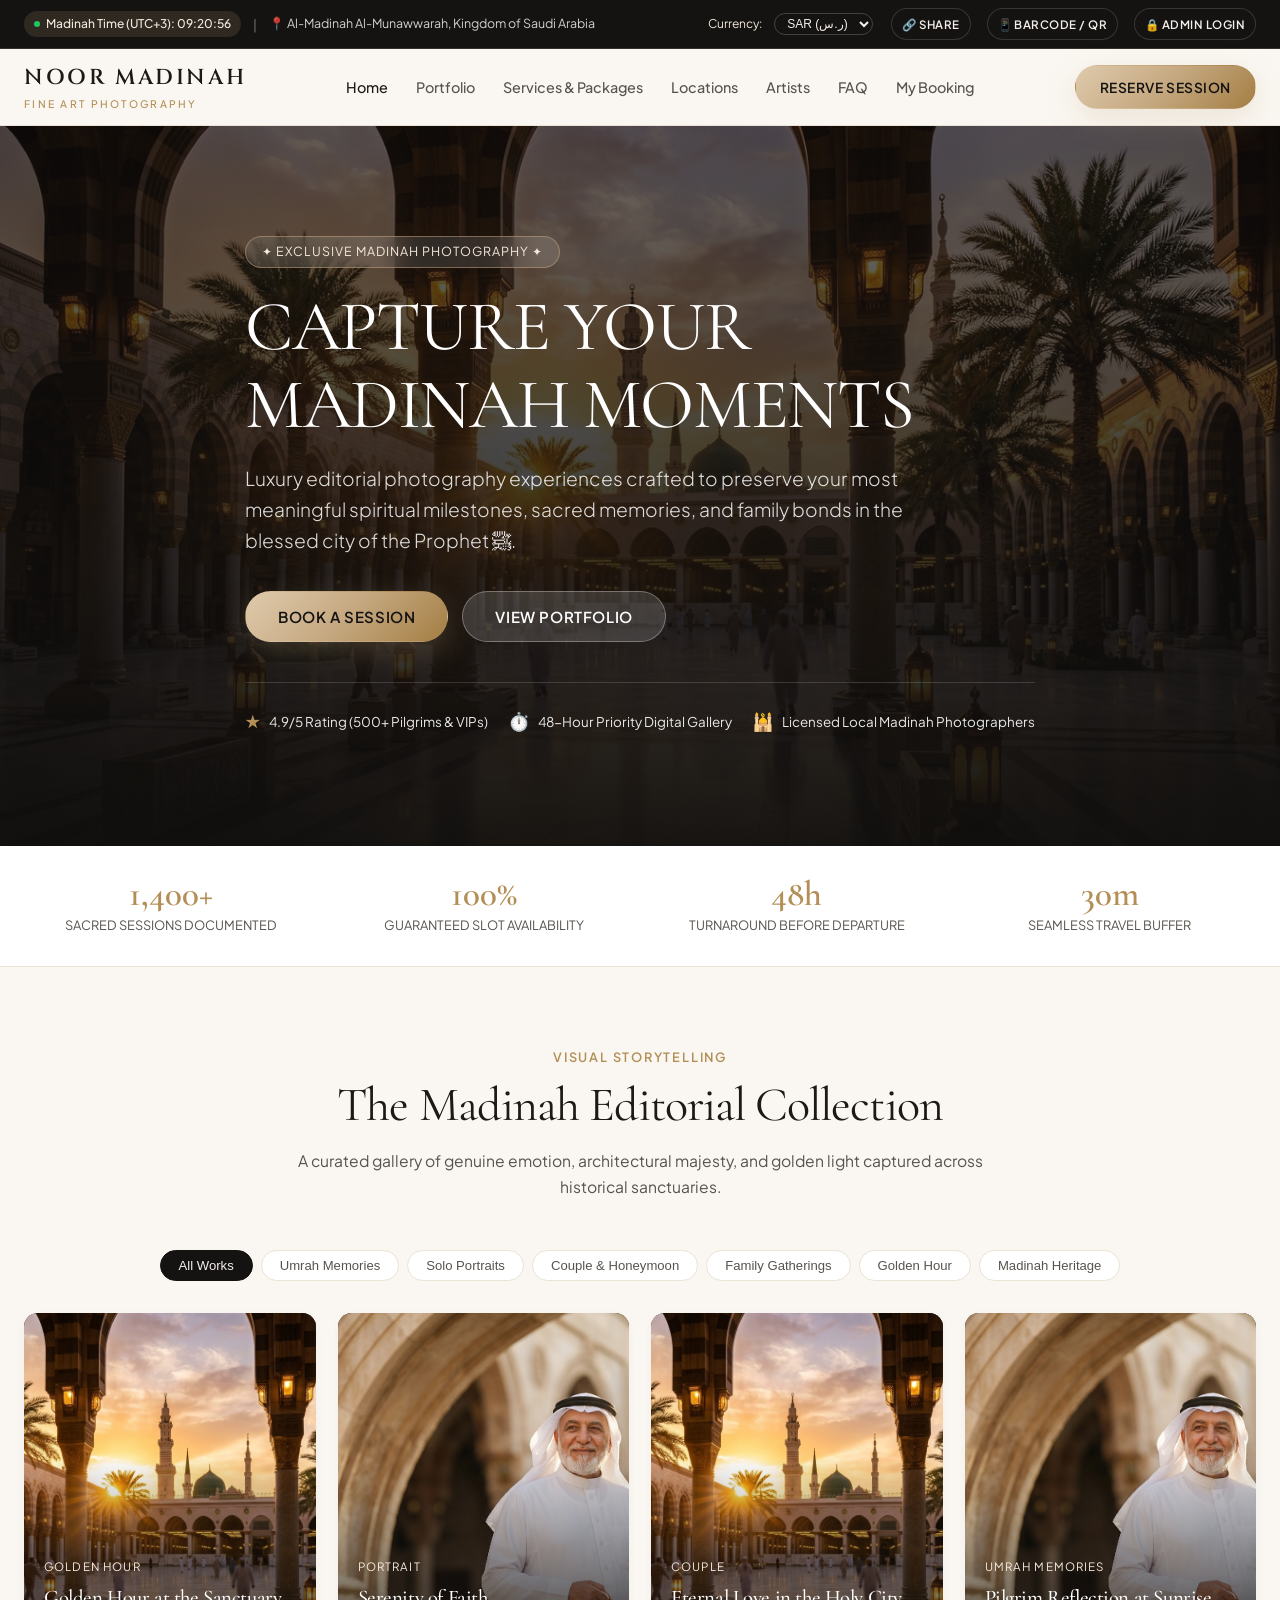
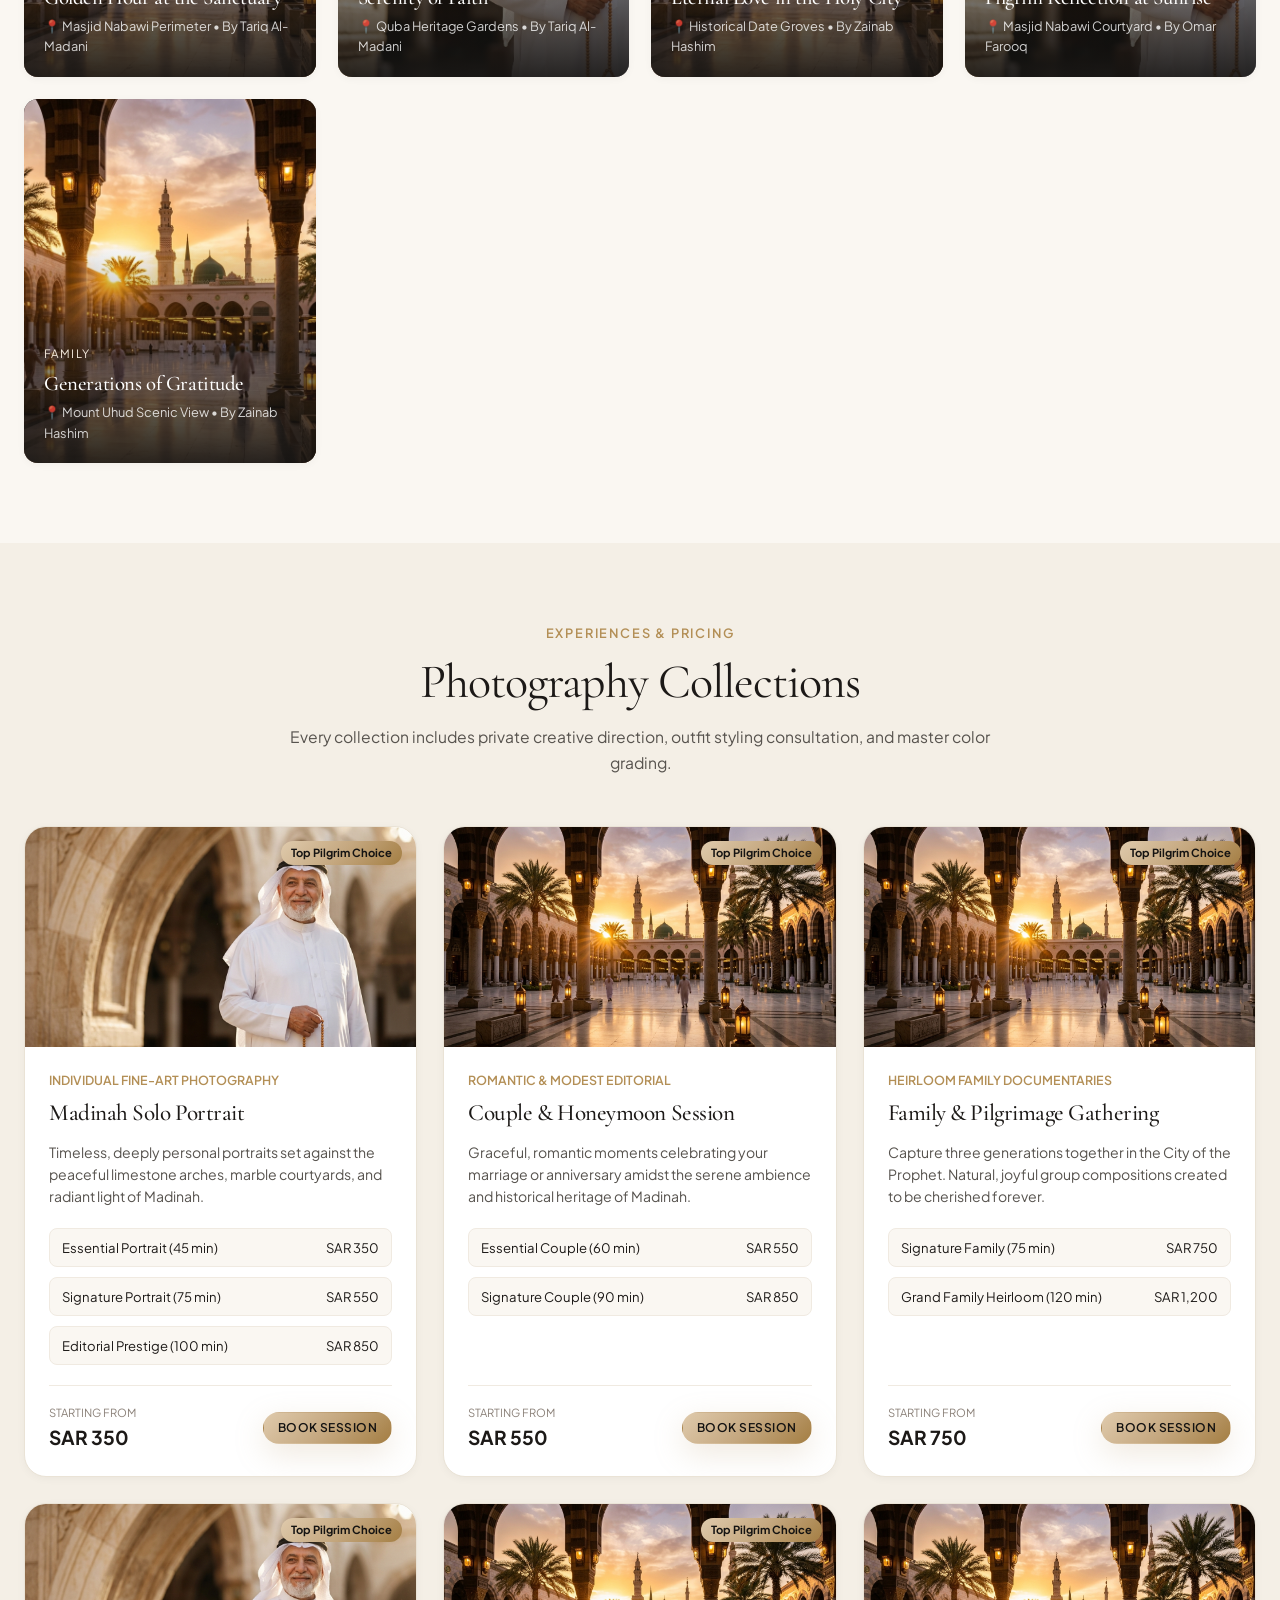
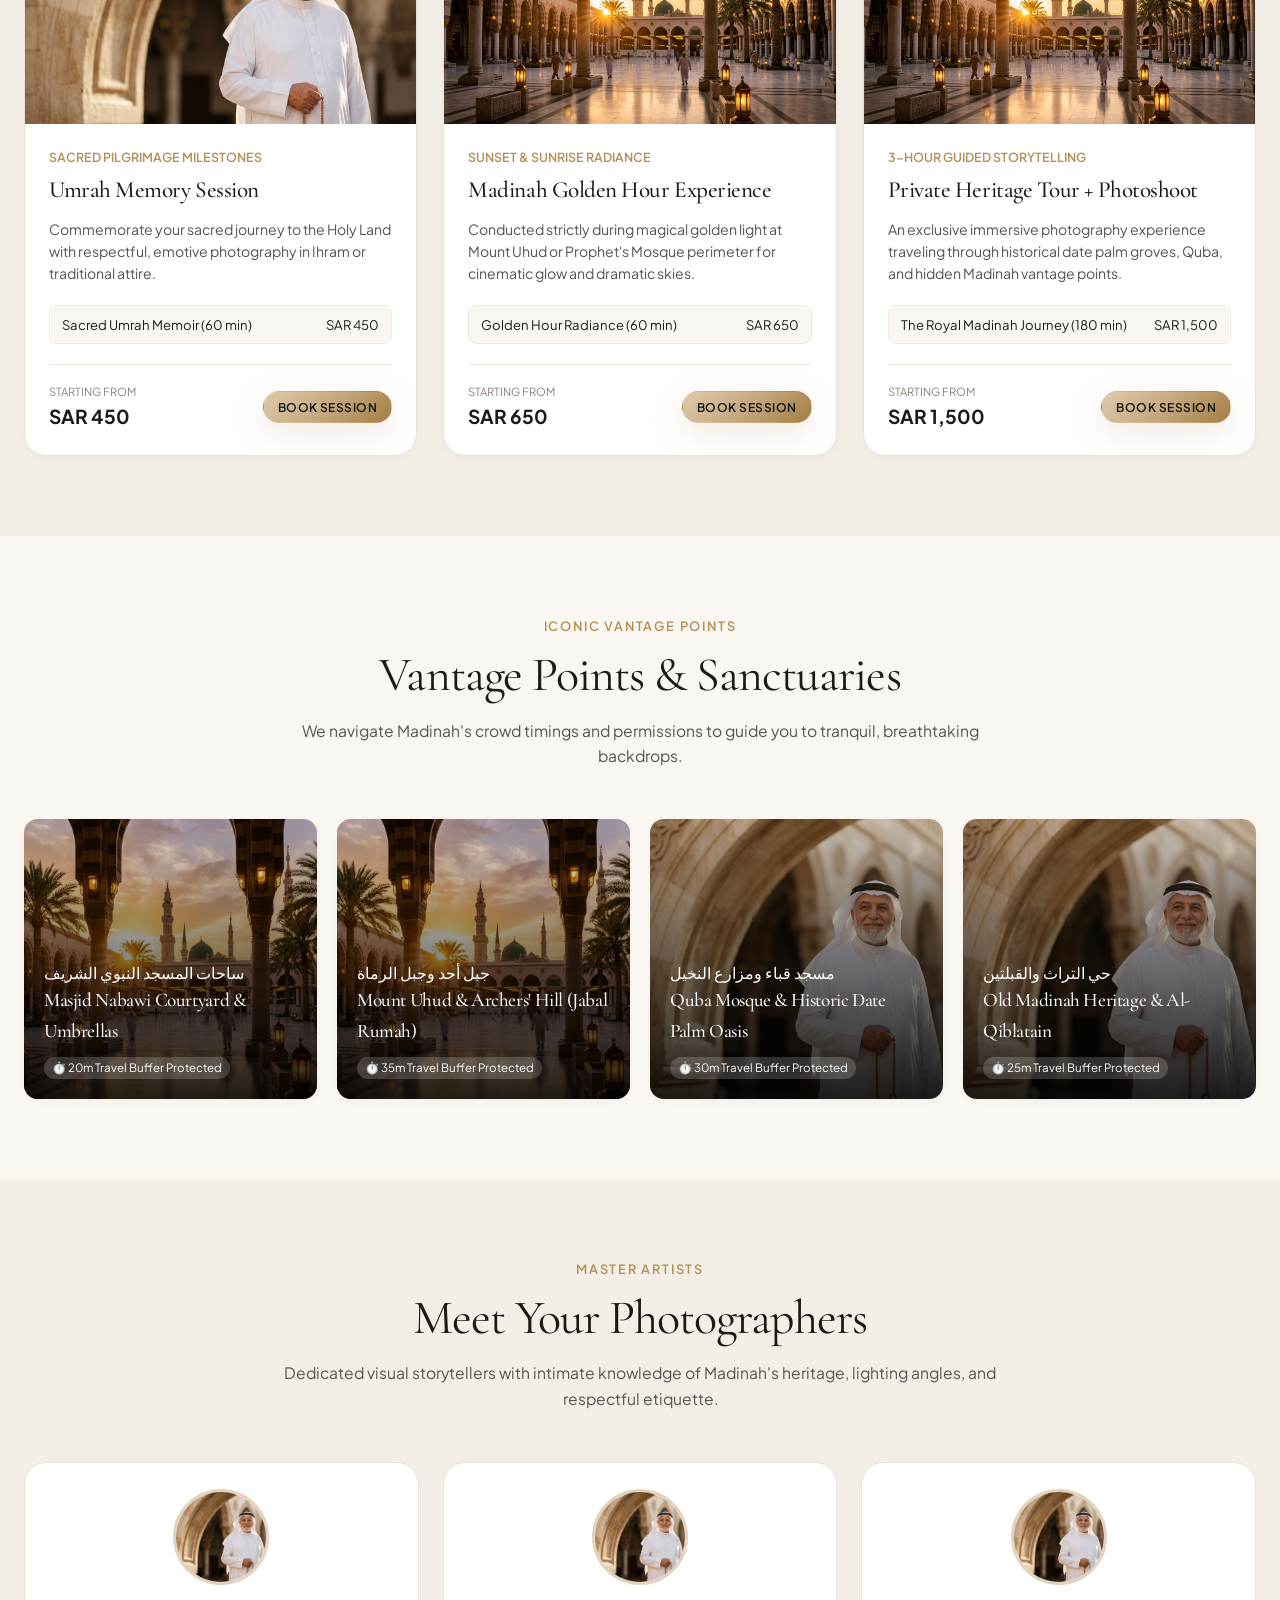
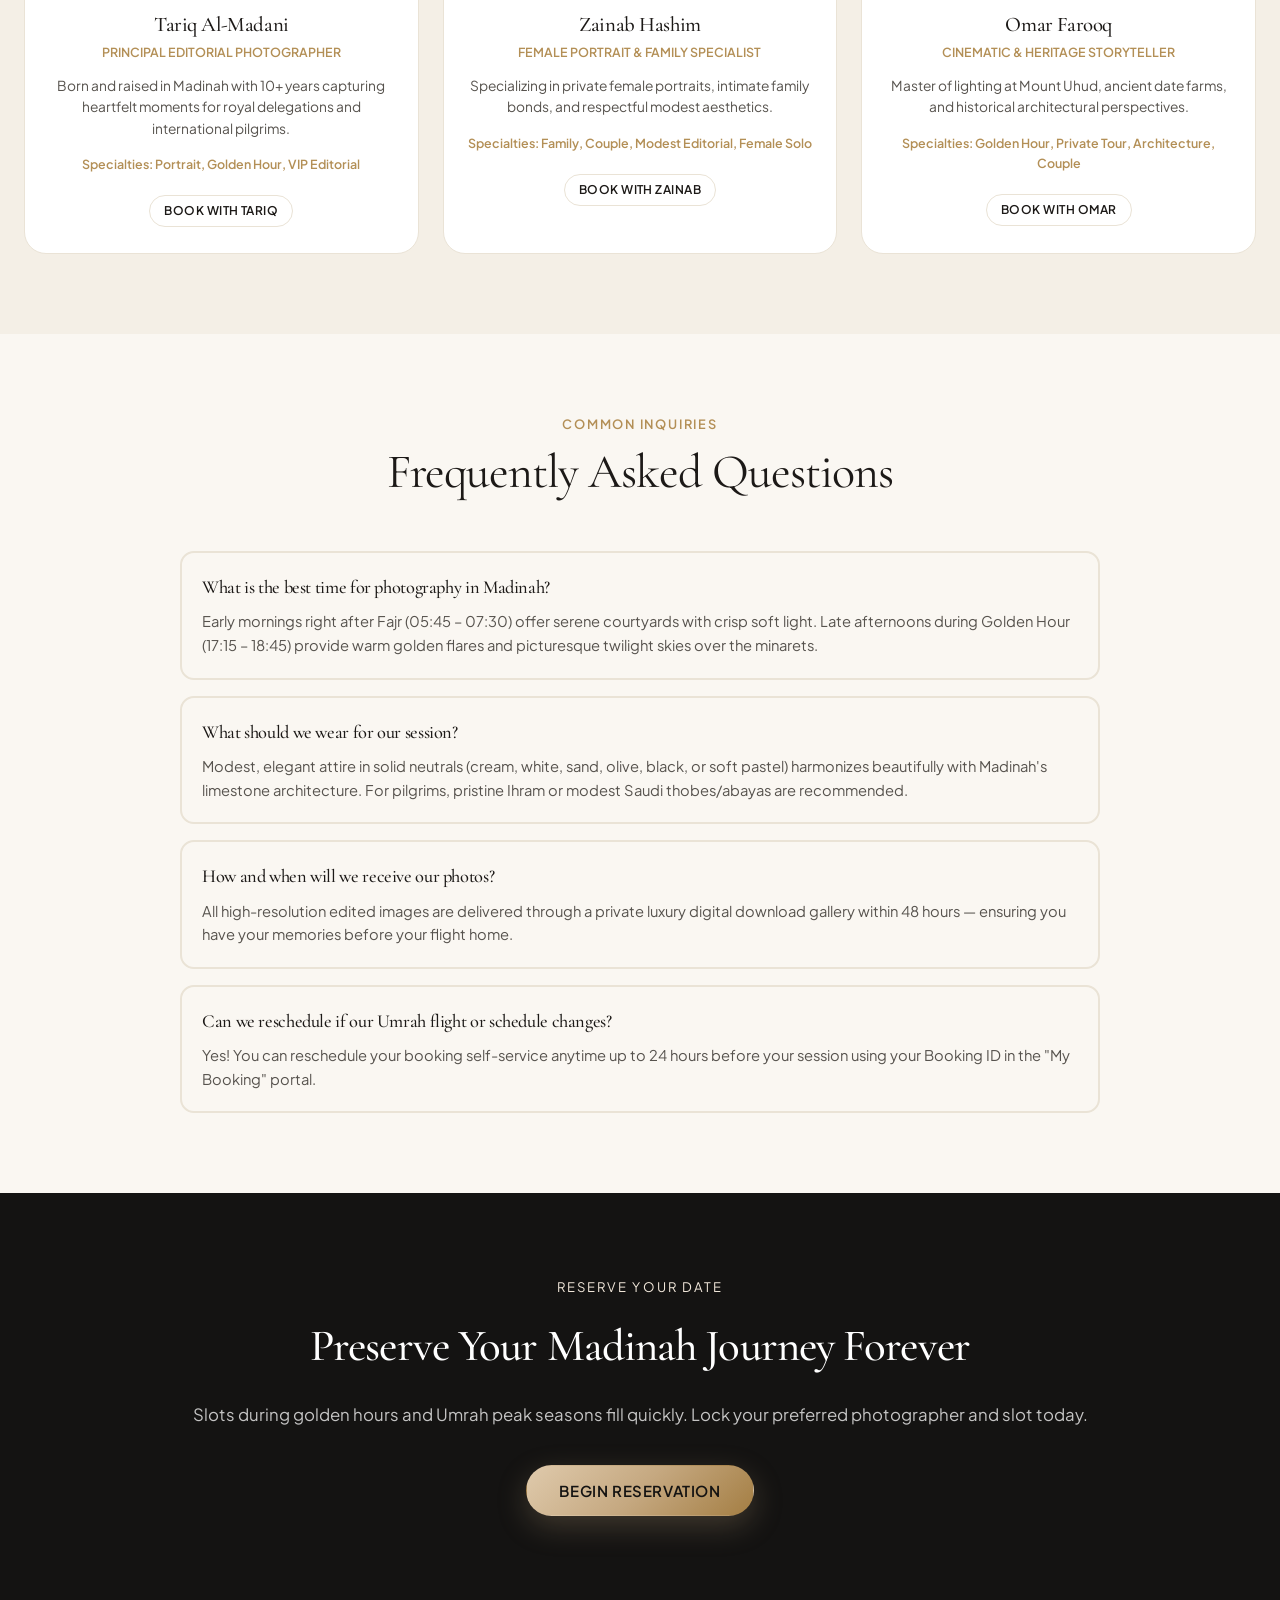
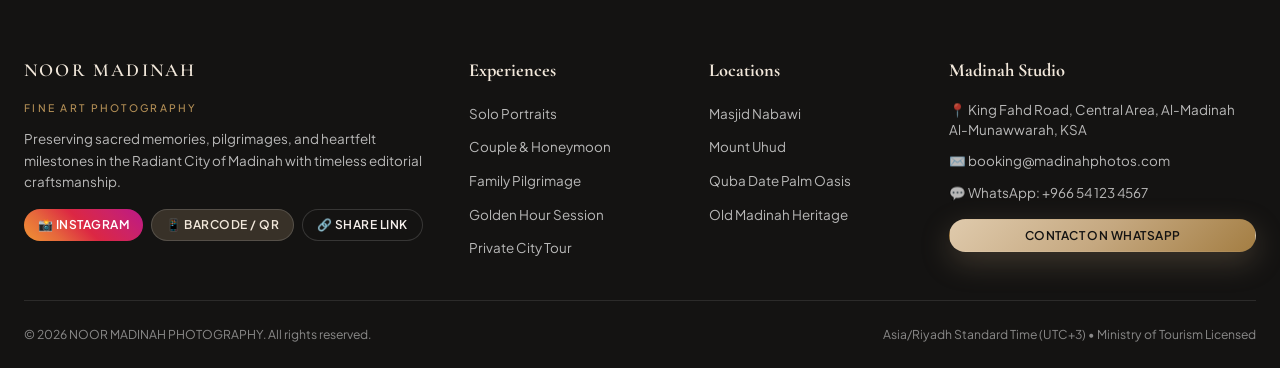
==== commit b03e14c0: "Add full universal CMS for Services, Prices, Locations, and Photographers in Admin Dashboard" ====
--- a/static/index.html
+++ b/static/index.html
@@ -543,6 +543,9 @@
         <div class="admin-tabs-nav">
           <button class="admin-tab-btn active" onclick="adminDashboard.switchTab('calendar')">🗓️ Visual Calendar</button>
           <button class="admin-tab-btn" onclick="adminDashboard.switchTab('bookings')">📋 All Bookings</button>
+          <button class="admin-tab-btn" onclick="adminDashboard.switchTab('services')">🏷️ Services CMS</button>
+          <button class="admin-tab-btn" onclick="adminDashboard.switchTab('locations')">📍 Locations CMS</button>
+          <button class="admin-tab-btn" onclick="adminDashboard.switchTab('photographers')">👤 Photographers CMS</button>
           <button class="admin-tab-btn" onclick="adminDashboard.switchTab('availability')">⏰ Availability & Overrides</button>
           <button class="admin-tab-btn" onclick="adminDashboard.switchTab('portfolio')">🖼️ Portfolio CMS</button>
           <button class="admin-tab-btn" onclick="adminDashboard.switchTab('notifications')">💬 WhatsApp Center</button>
@@ -574,27 +577,68 @@
           </div>
         </div>
 
-        <!-- TAB 2: BOOKINGS TABLE -->
+        <!-- TAB 2: ALL BOOKINGS -->
         <div id="admin-tab-bookings" class="admin-tab-content" style="display: none;">
           <div class="data-table-wrap">
             <table class="data-table">
               <thead>
                 <tr>
-                  <th>Booking ID</th>
+                  <th>ID</th>
                   <th>Client</th>
                   <th>Service & Package</th>
                   <th>Date & Time</th>
-                  <th>Photographer</th>
+                  <th>Artist</th>
                   <th>Location</th>
                   <th>Total / Deposit</th>
                   <th>Status</th>
-                  <th>Actions</th>
+                  <th>Action</th>
                 </tr>
               </thead>
-              <tbody id="admin-bookings-tbody">
-                <!-- Populated dynamically -->
-              </tbody>
+              <tbody id="admin-bookings-tbody"></tbody>
             </table>
+          </div>
+        <!-- TAB: EDIT PAKET & HARGA CMS -->
+        <div id="admin-tab-services" class="admin-tab-content" style="display: none;">
+          <div class="selectable-card" style="margin-bottom: 24px;">
+            <div style="display: flex; justify-content: space-between; align-items: center; margin-bottom: 14px; flex-wrap: wrap; gap: 8px;">
+              <div>
+                <span class="section-subtitle">Katalog Layanan</span>
+                <h3 style="font-size: 1.3rem;">🏷️ Edit Daftar Paket & Harga Pemotretan</h3>
+              </div>
+              <button onclick="adminDashboard.saveServicesCMS()" class="btn btn-primary btn-sm">💾 Simpan Semua Harga</button>
+            </div>
+            <p style="font-size: 0.88rem; color: var(--text-secondary); margin-bottom: 20px;">
+              Ubah harga (SAR), durasi menit, dan jumlah foto editan langsung di sini. Perubahan langsung tampil di halaman depan publik!
+            </p>
+            <div id="admin-services-cms-list" style="display: flex; flex-direction: column; gap: 20px;"></div>
+          </div>
+        </div>
+
+        <!-- TAB: EDIT LOKASI FOTO CMS -->
+        <div id="admin-tab-locations" class="admin-tab-content" style="display: none;">
+          <div class="selectable-card" style="margin-bottom: 24px;">
+            <div style="display: flex; justify-content: space-between; align-items: center; margin-bottom: 14px; flex-wrap: wrap; gap: 8px;">
+              <div>
+                <span class="section-subtitle">Spot Fotografi</span>
+                <h3 style="font-size: 1.3rem;">📍 Edit Lokasi Pemotretan di Madinah</h3>
+              </div>
+              <button onclick="adminDashboard.saveLocationsCMS()" class="btn btn-primary btn-sm">💾 Simpan Lokasi</button>
+            </div>
+            <div id="admin-locations-cms-list" style="display: flex; flex-direction: column; gap: 16px;"></div>
+          </div>
+        </div>
+
+        <!-- TAB: EDIT FOTOGRAFER CMS -->
+        <div id="admin-tab-photographers" class="admin-tab-content" style="display: none;">
+          <div class="selectable-card" style="margin-bottom: 24px;">
+            <div style="display: flex; justify-content: space-between; align-items: center; margin-bottom: 14px; flex-wrap: wrap; gap: 8px;">
+              <div>
+                <span class="section-subtitle">Tim Artist</span>
+                <h3 style="font-size: 1.3rem;">👤 Edit Profil Tim & Fotografer</h3>
+              </div>
+              <button onclick="adminDashboard.savePhotographersCMS()" class="btn btn-primary btn-sm">💾 Simpan Tim</button>
+            </div>
+            <div id="admin-photographers-cms-list" style="display: flex; flex-direction: column; gap: 16px;"></div>
           </div>
         </div>
 
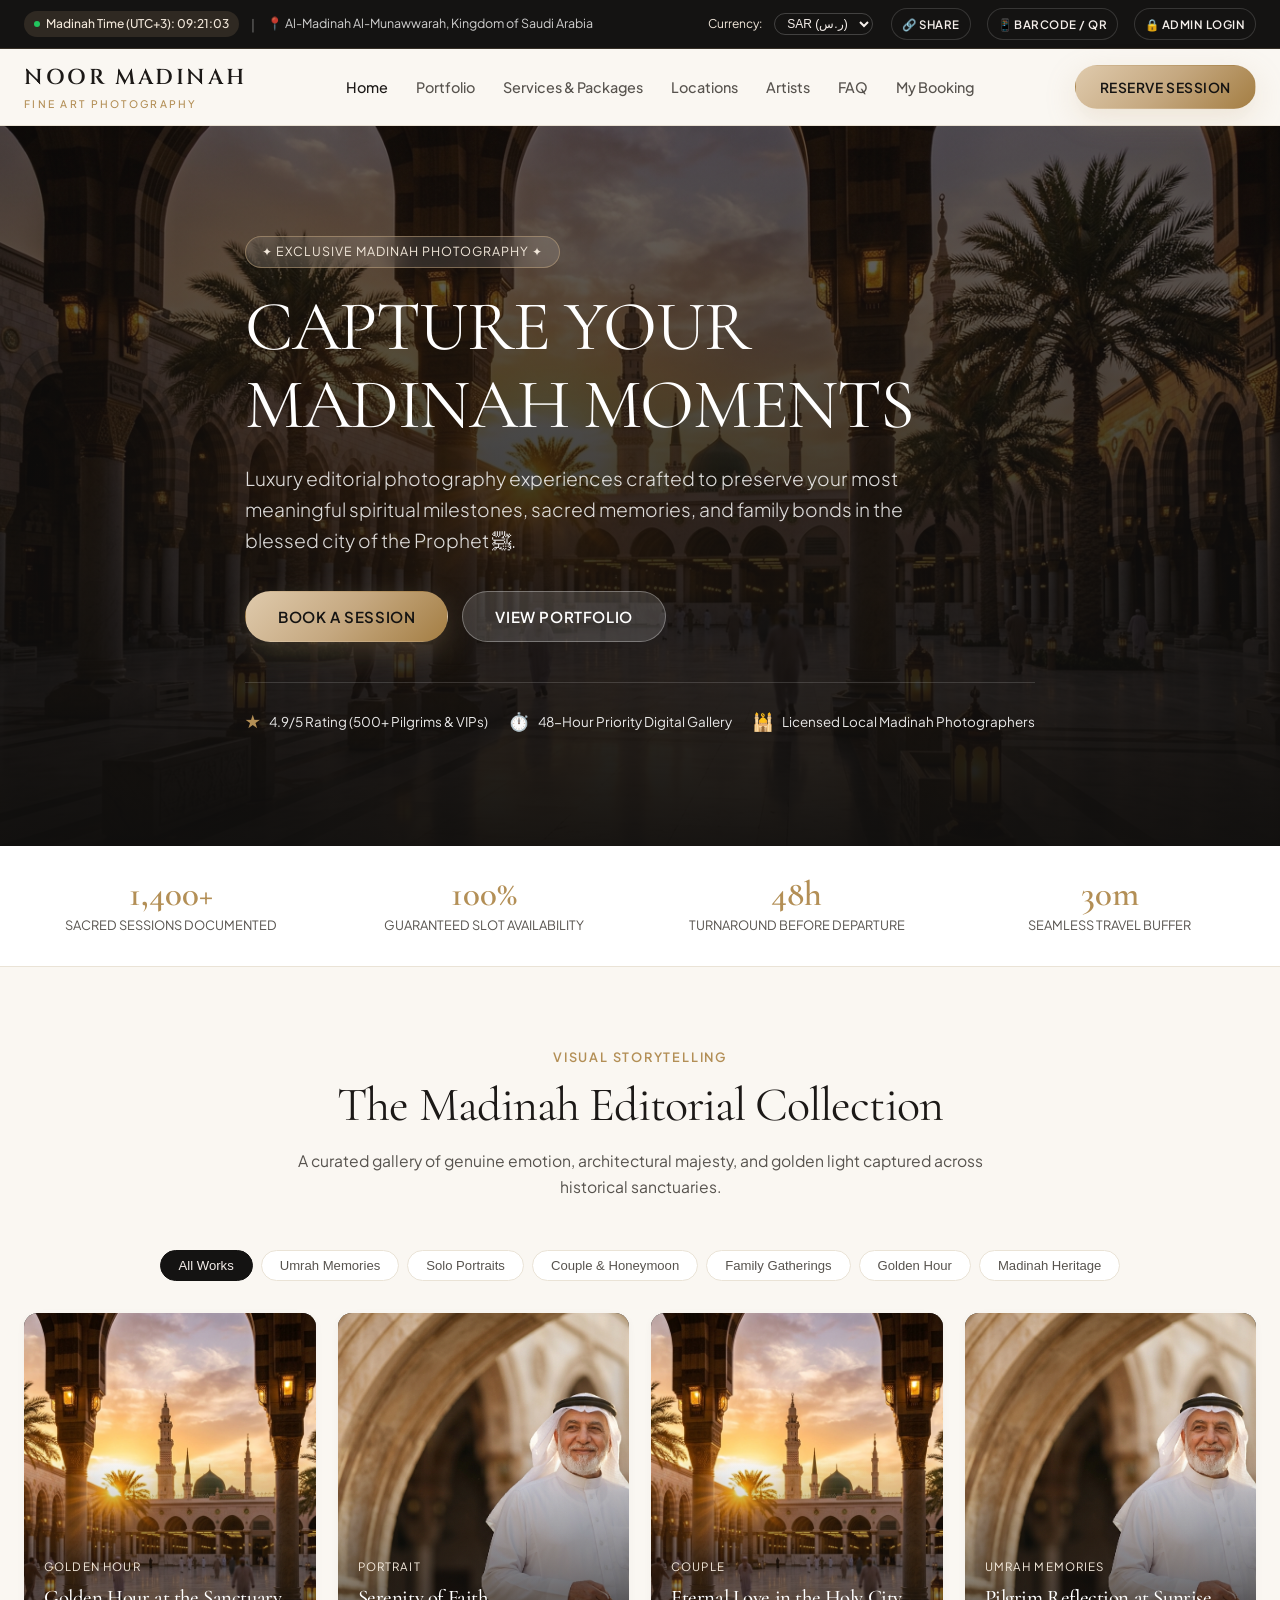
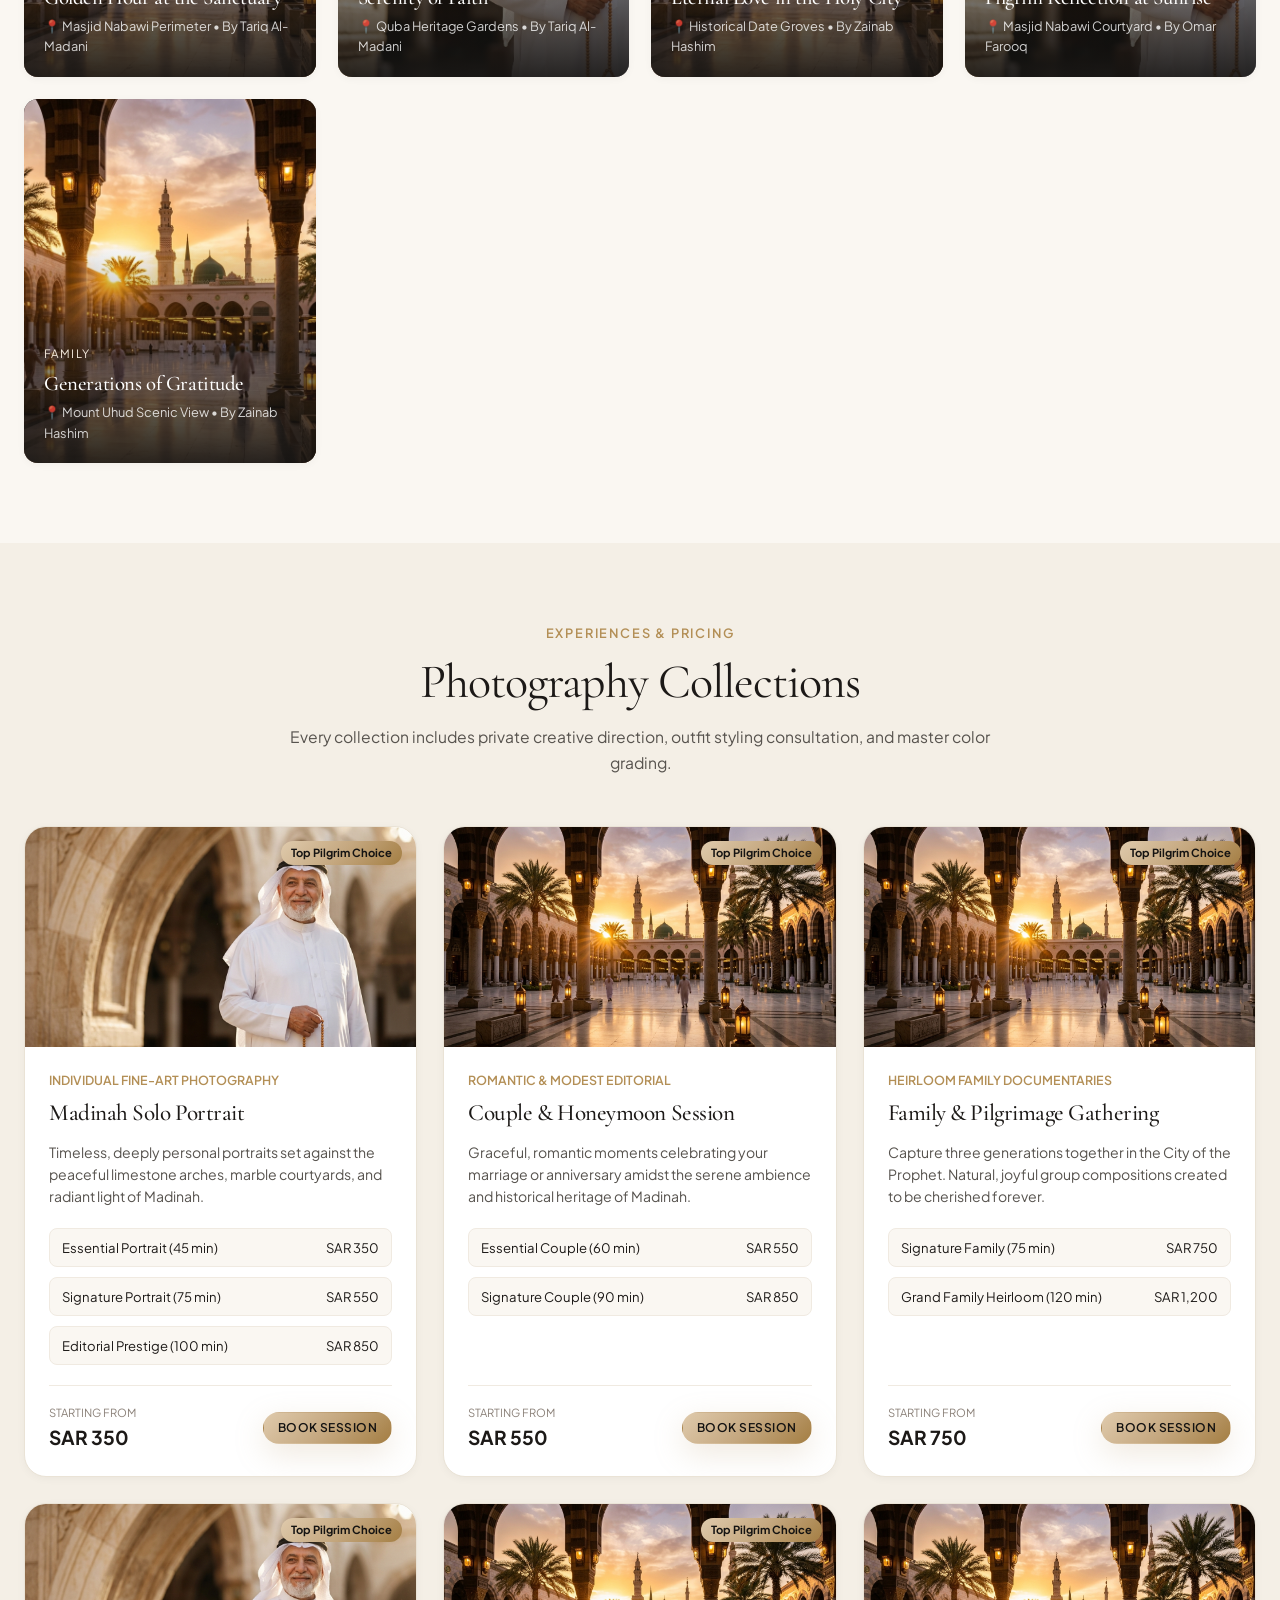
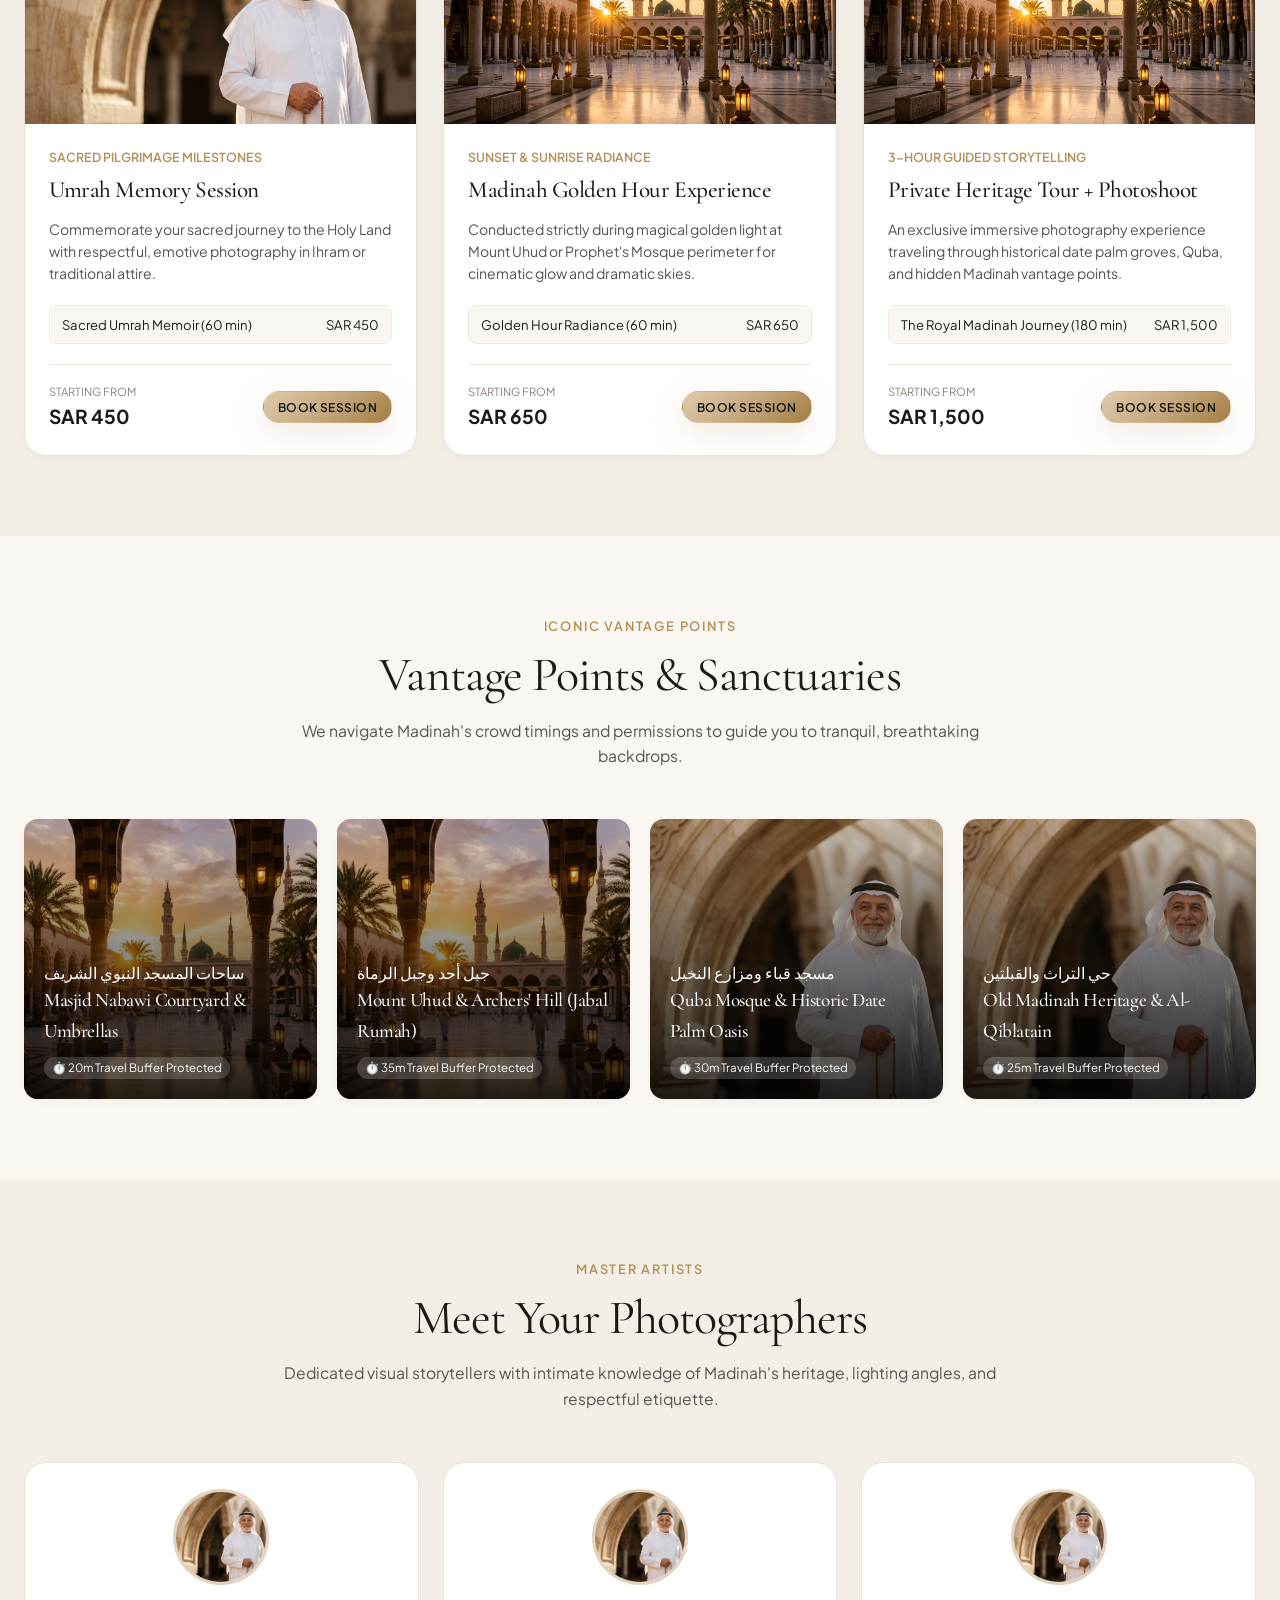
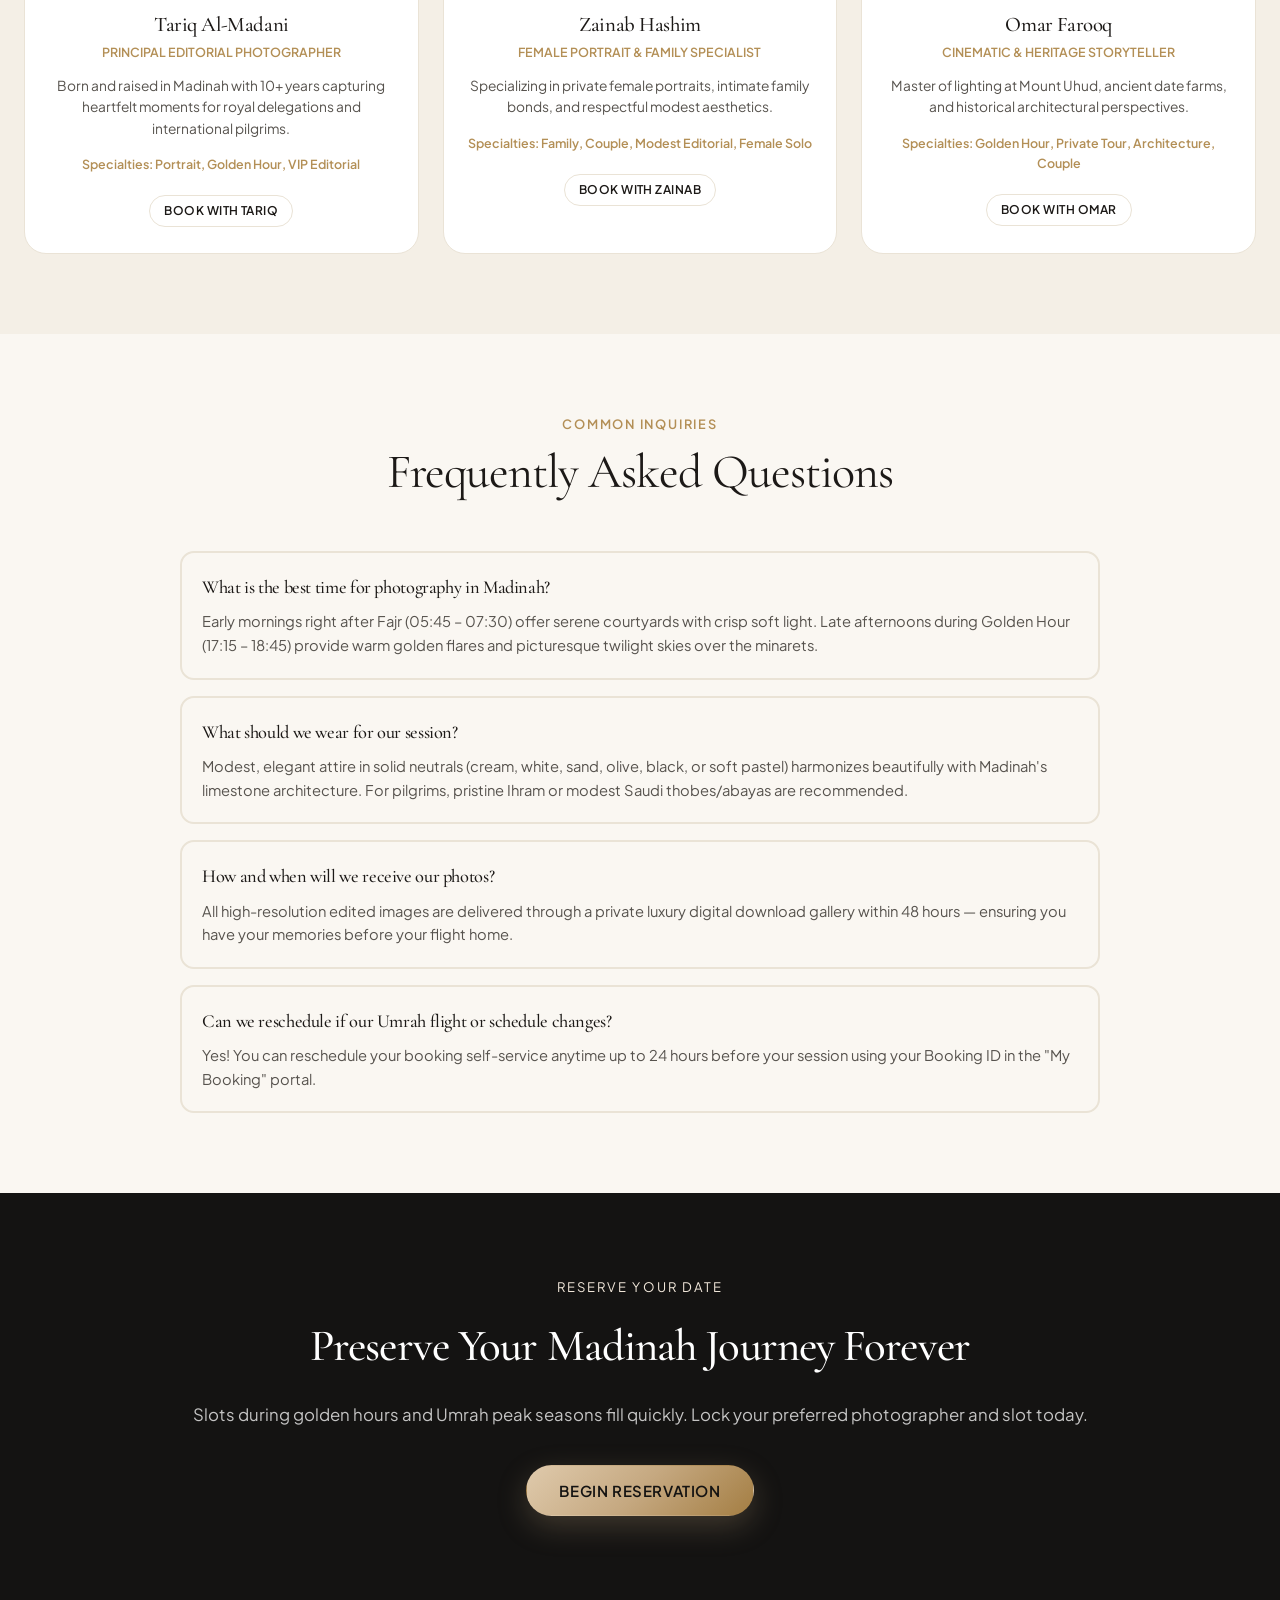
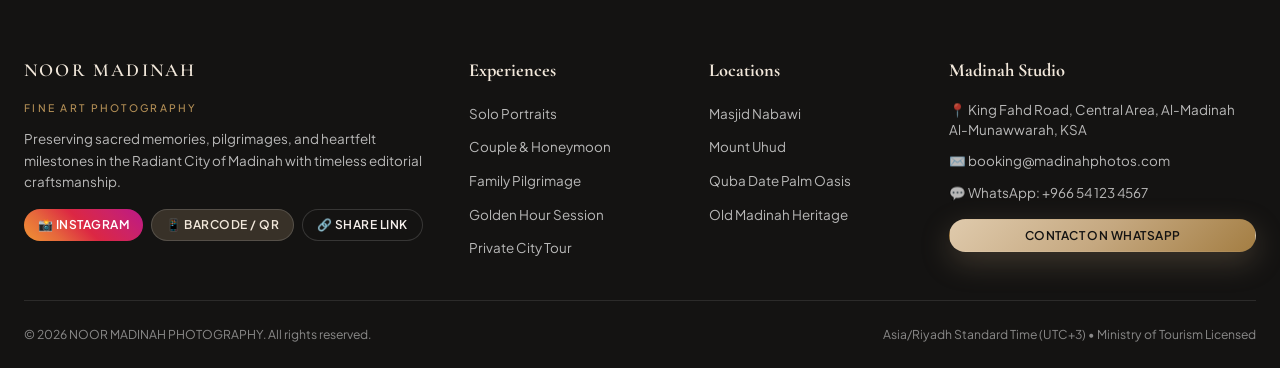
==== commit 3106ddd1: "Fix Admin tab switching for Services, Locations, and Photographers CMS with v2.2 cache buster" ====
--- a/static/index.html
+++ b/static/index.html
@@ -995,10 +995,10 @@
     </div>
   </footer>
 
-  <!-- Scripts (Cache Buster v2.1) -->
-  <script src="/js/app.js?v=2.1"></script>
-  <script src="/js/booking-engine.js?v=2.1"></script>
-  <script src="/js/client-portal.js?v=2.1"></script>
-  <script src="/js/admin-dashboard.js?v=2.1"></script>
+  <!-- Scripts (Cache Buster v2.2) -->
+  <script src="/js/app.js?v=2.2"></script>
+  <script src="/js/booking-engine.js?v=2.2"></script>
+  <script src="/js/client-portal.js?v=2.2"></script>
+  <script src="/js/admin-dashboard.js?v=2.2"></script>
 </body>
 </html>
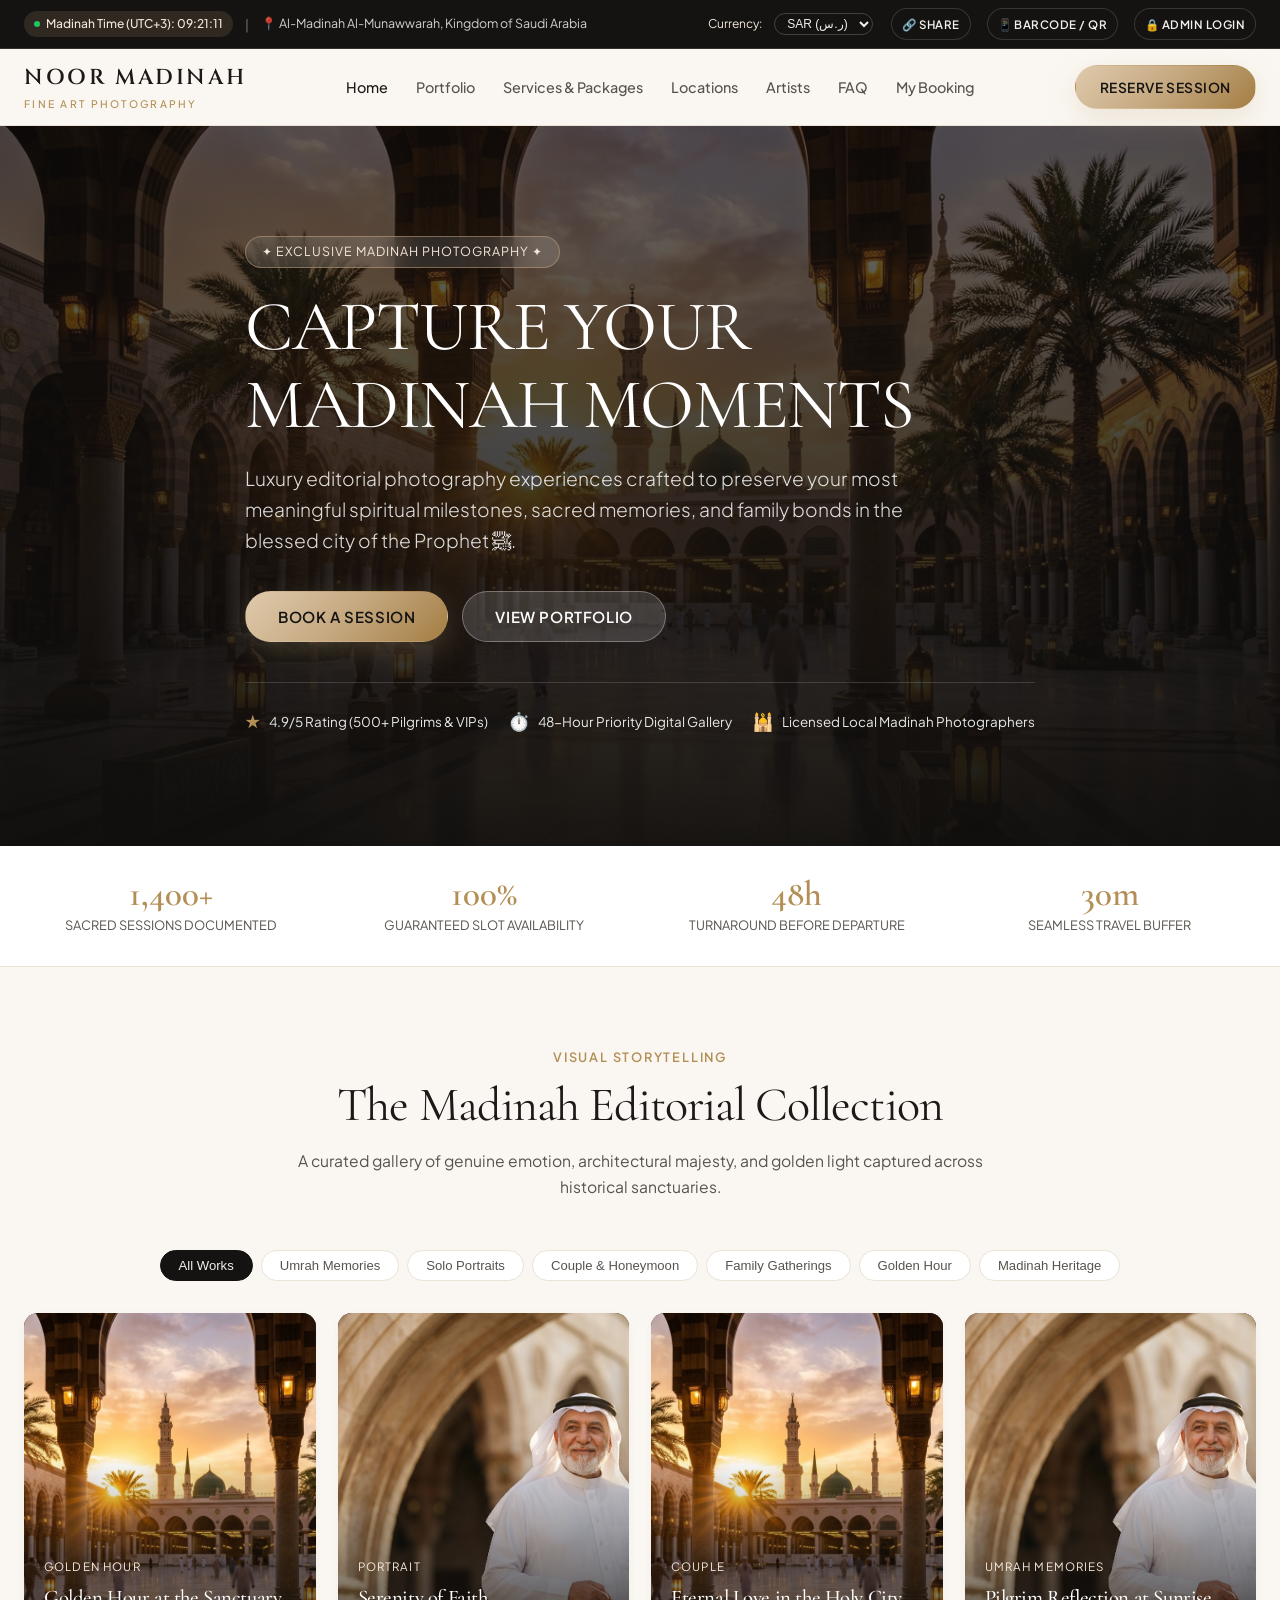
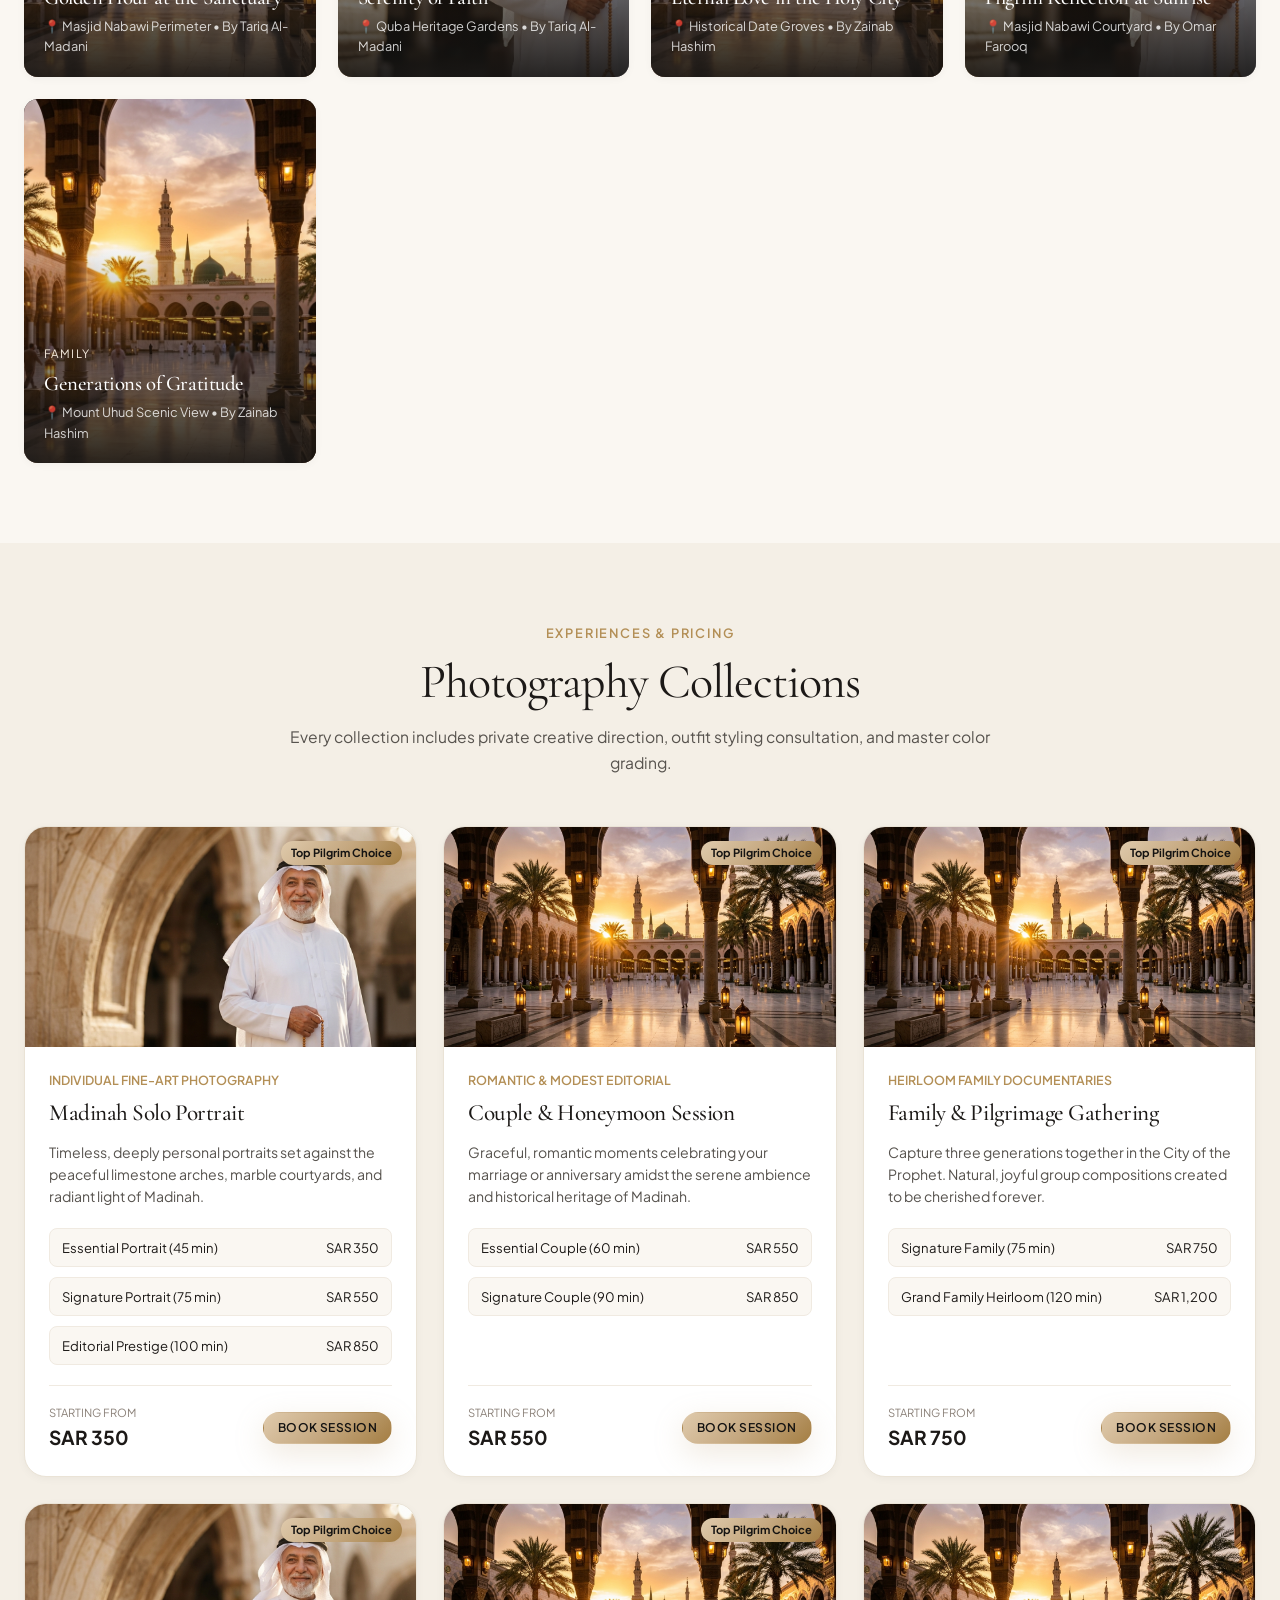
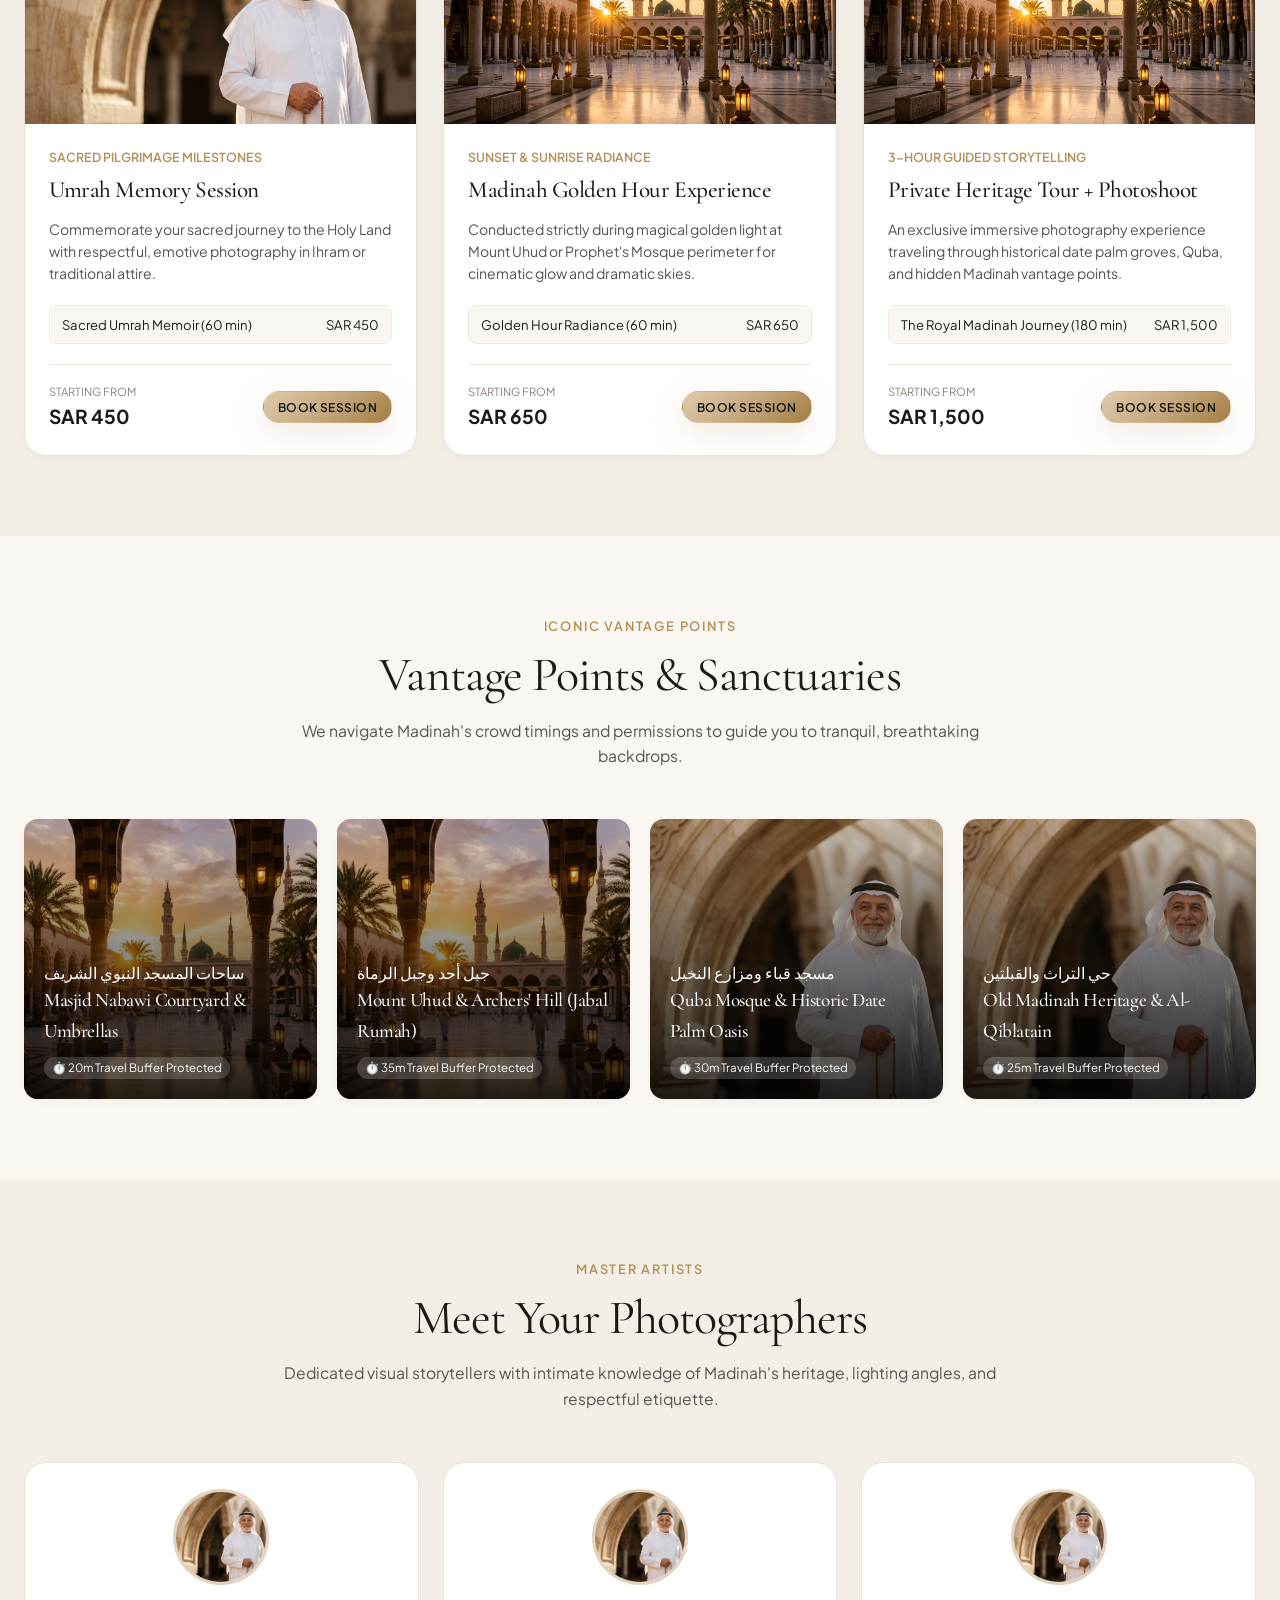
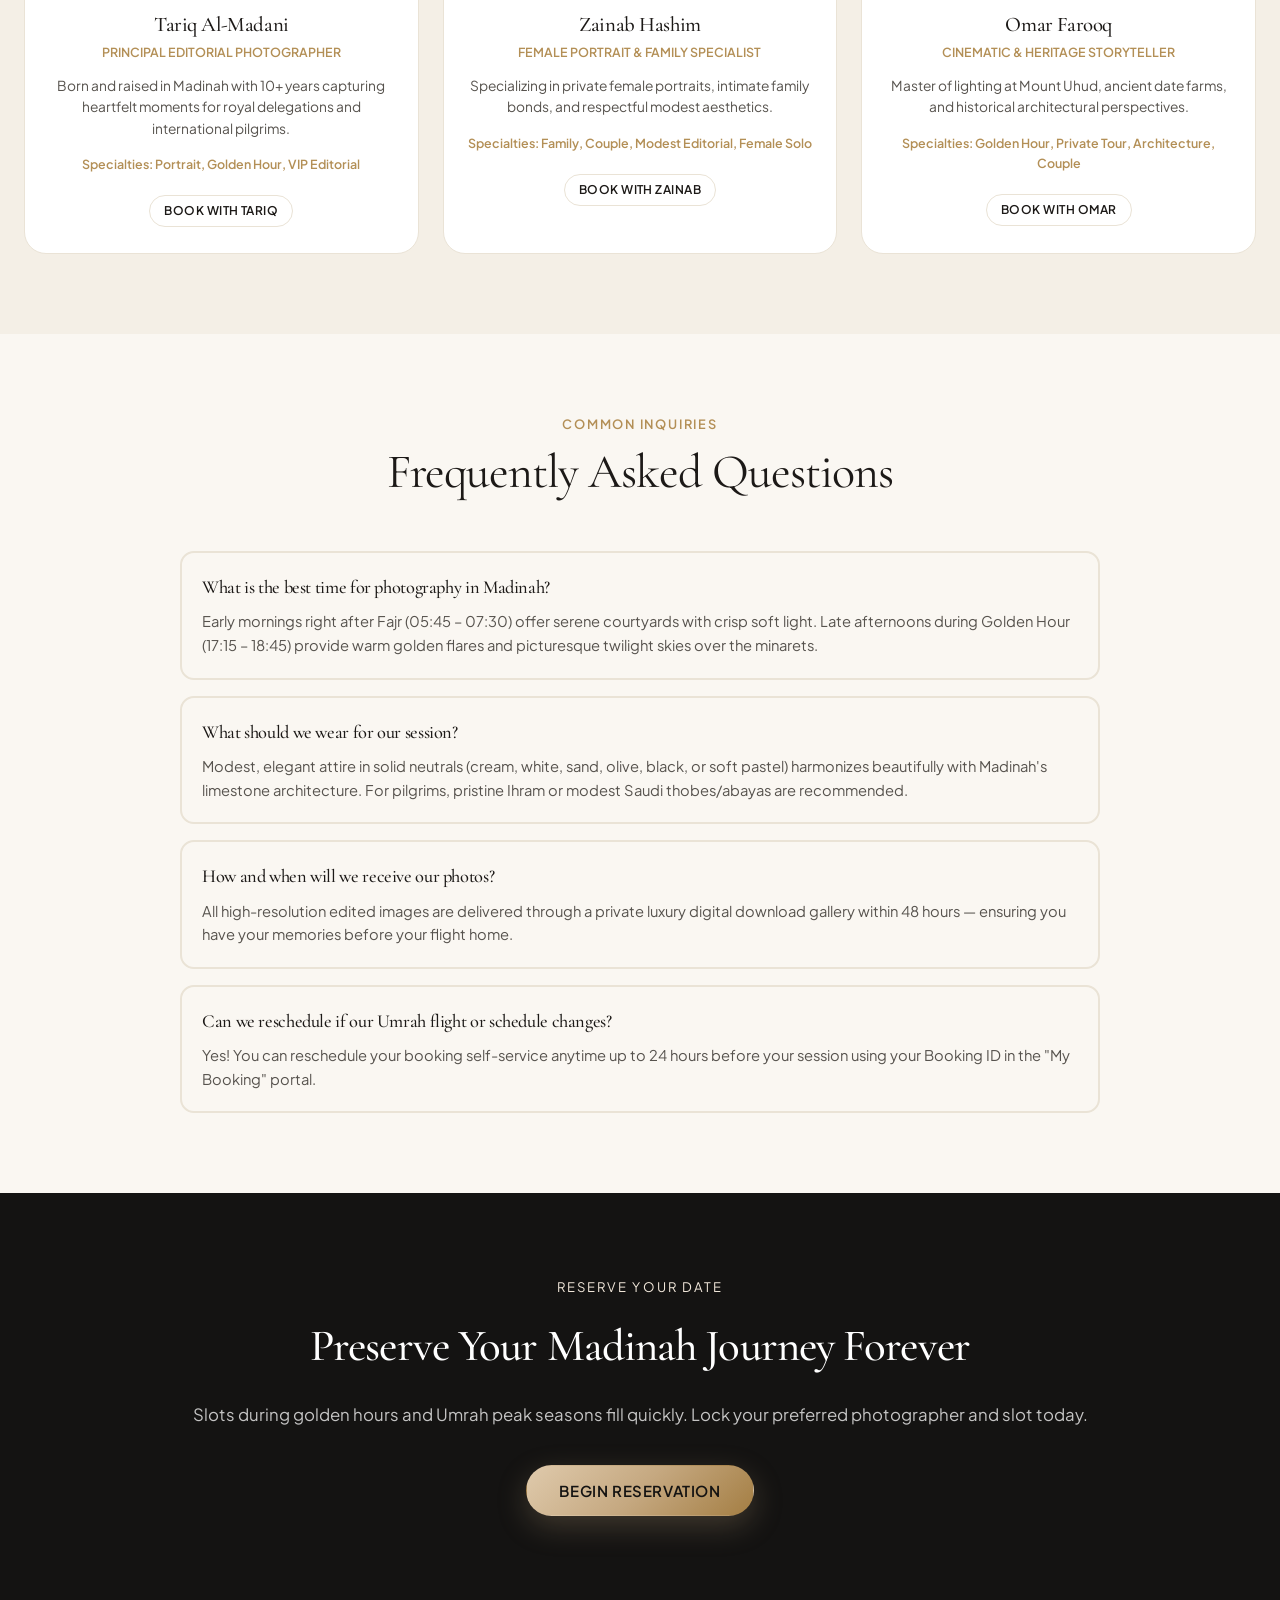
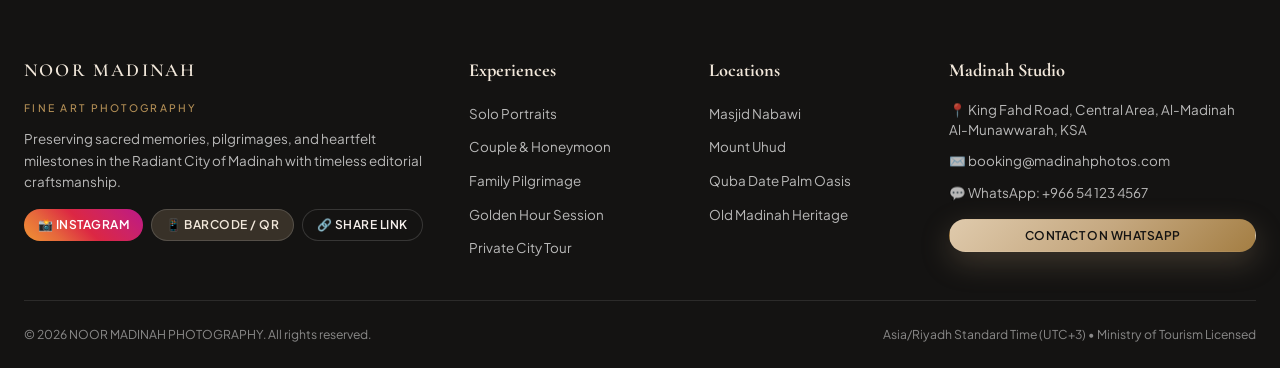
==== commit 1e845980: "Fix nested tab HTML structure so Services, Locations, and Photographers CMS render immediately" ====
--- a/static/index.html
+++ b/static/index.html
@@ -597,6 +597,8 @@
               <tbody id="admin-bookings-tbody"></tbody>
             </table>
           </div>
+        </div>
+
         <!-- TAB: EDIT PAKET & HARGA CMS -->
         <div id="admin-tab-services" class="admin-tab-content" style="display: none;">
           <div class="selectable-card" style="margin-bottom: 24px;">
@@ -995,10 +997,10 @@
     </div>
   </footer>
 
-  <!-- Scripts (Cache Buster v2.2) -->
-  <script src="/js/app.js?v=2.2"></script>
-  <script src="/js/booking-engine.js?v=2.2"></script>
-  <script src="/js/client-portal.js?v=2.2"></script>
-  <script src="/js/admin-dashboard.js?v=2.2"></script>
+  <!-- Scripts (Cache Buster v2.3) -->
+  <script src="/js/app.js?v=2.3"></script>
+  <script src="/js/booking-engine.js?v=2.3"></script>
+  <script src="/js/client-portal.js?v=2.3"></script>
+  <script src="/js/admin-dashboard.js?v=2.3"></script>
 </body>
 </html>
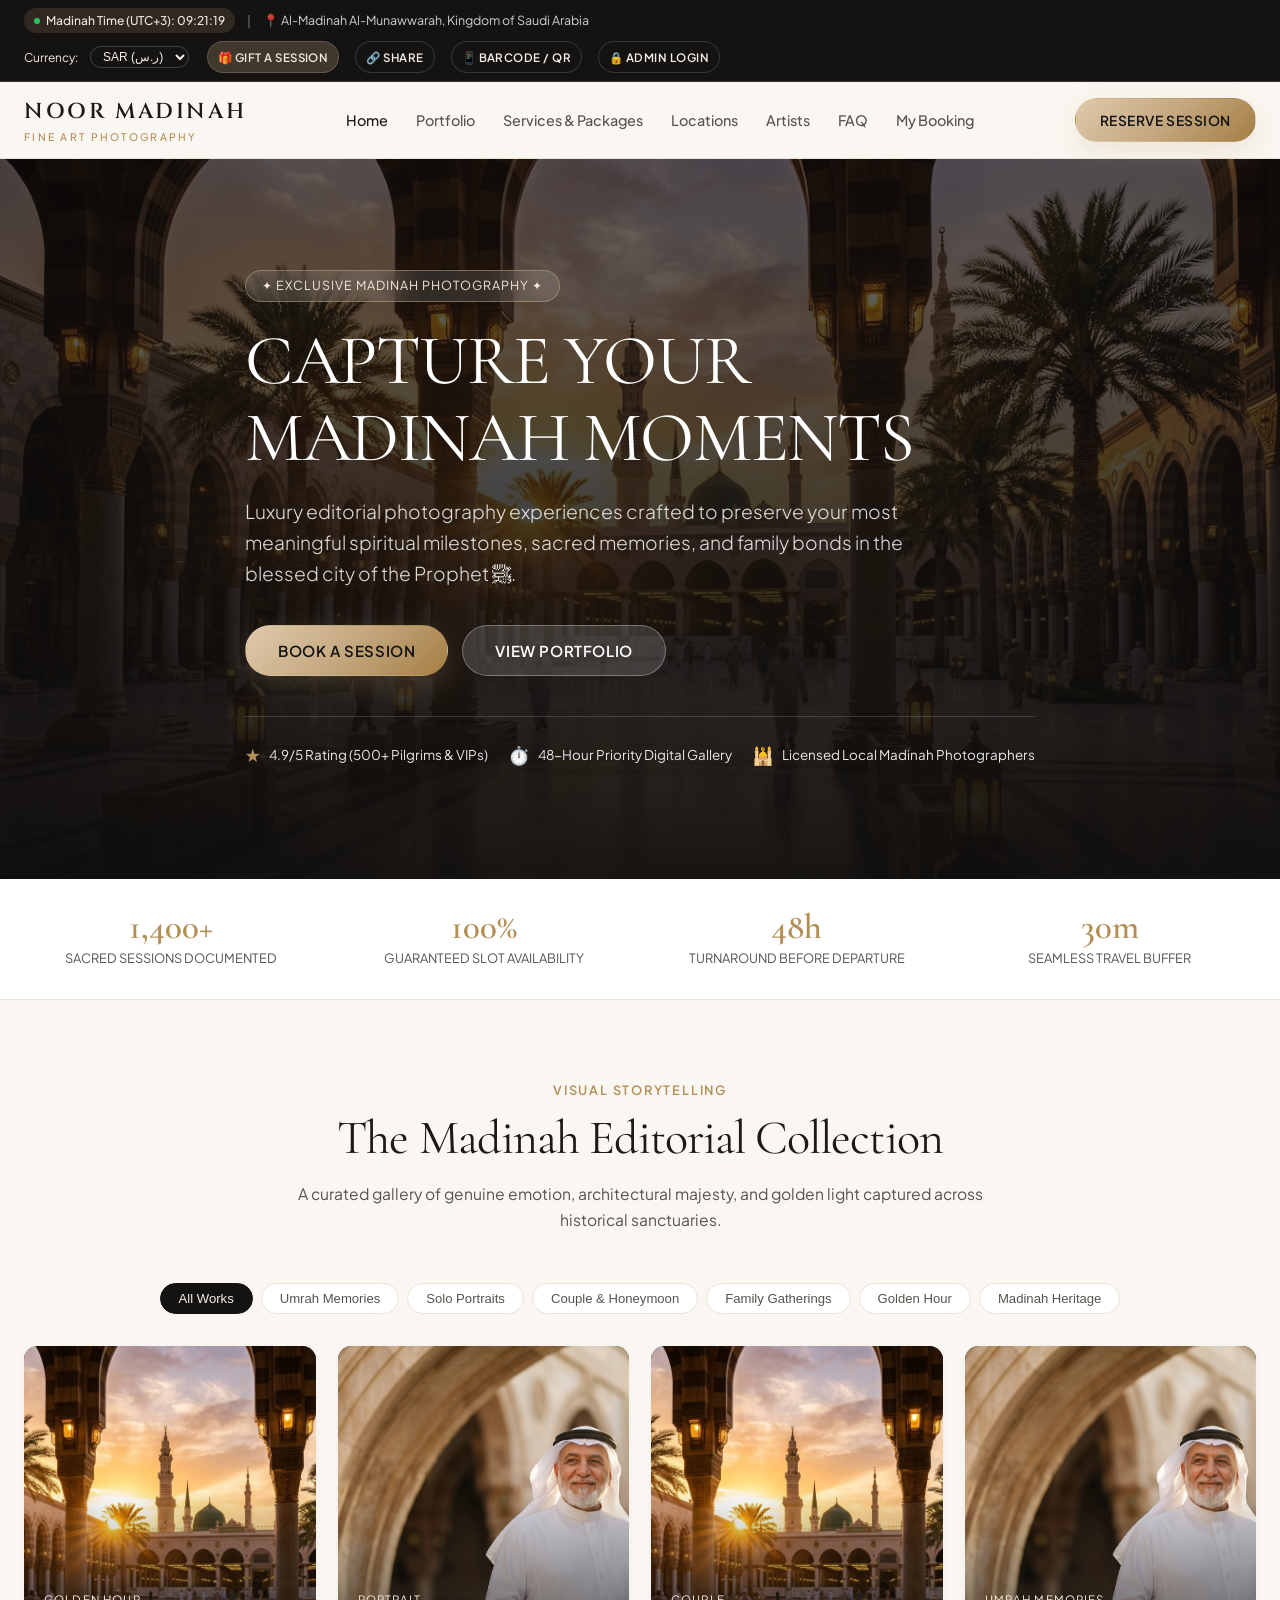
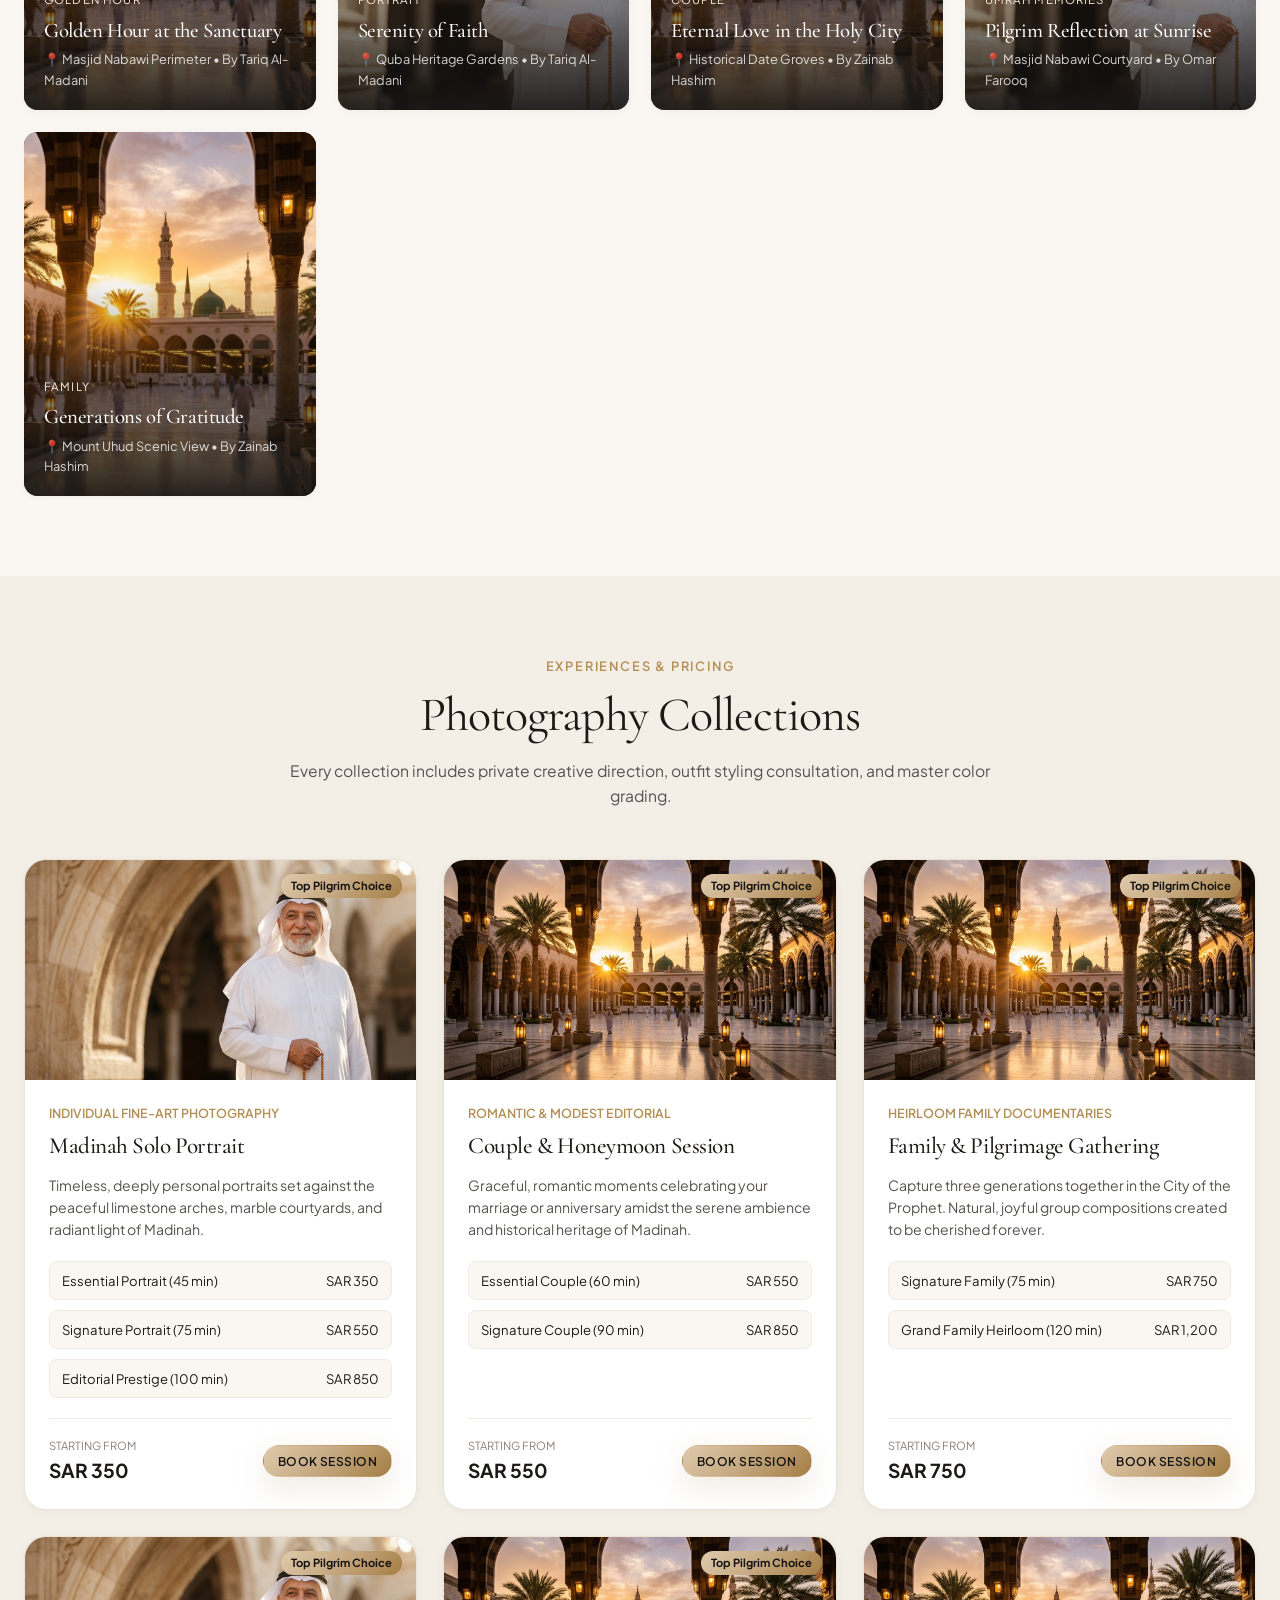
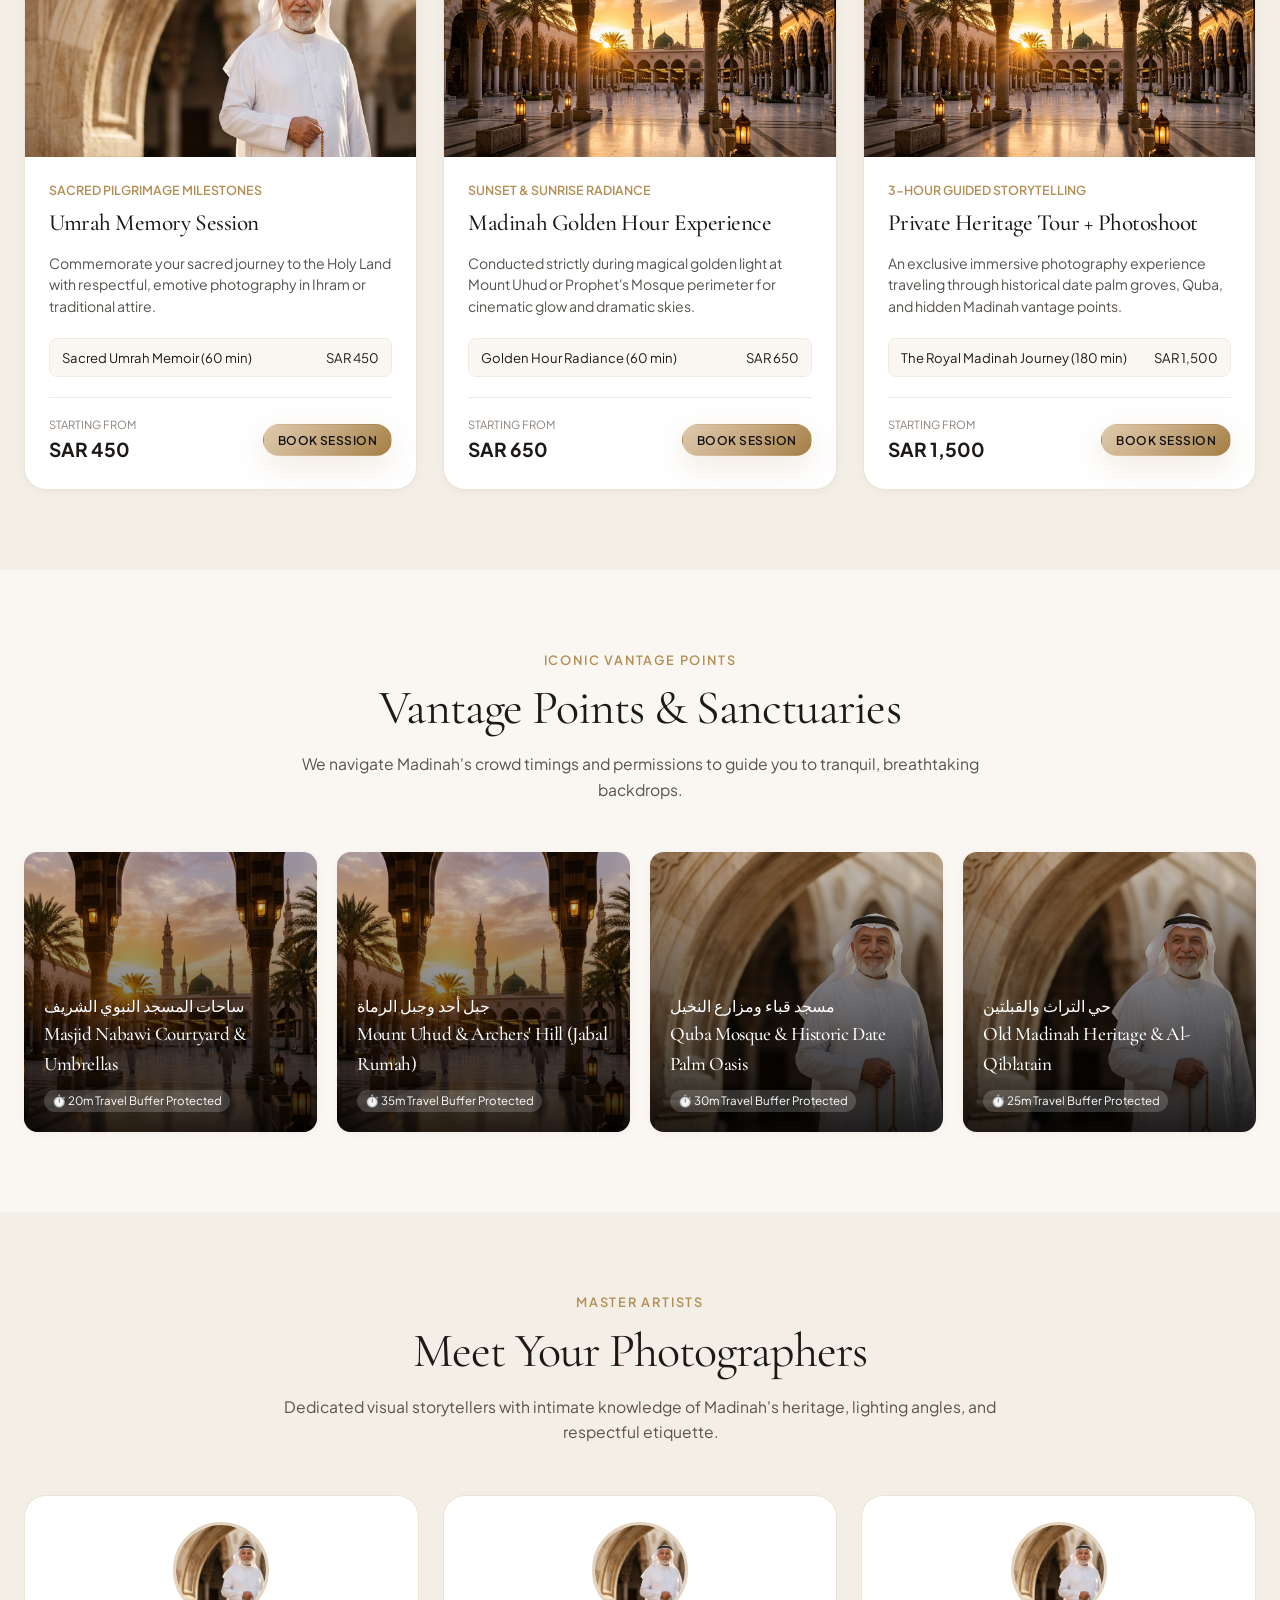
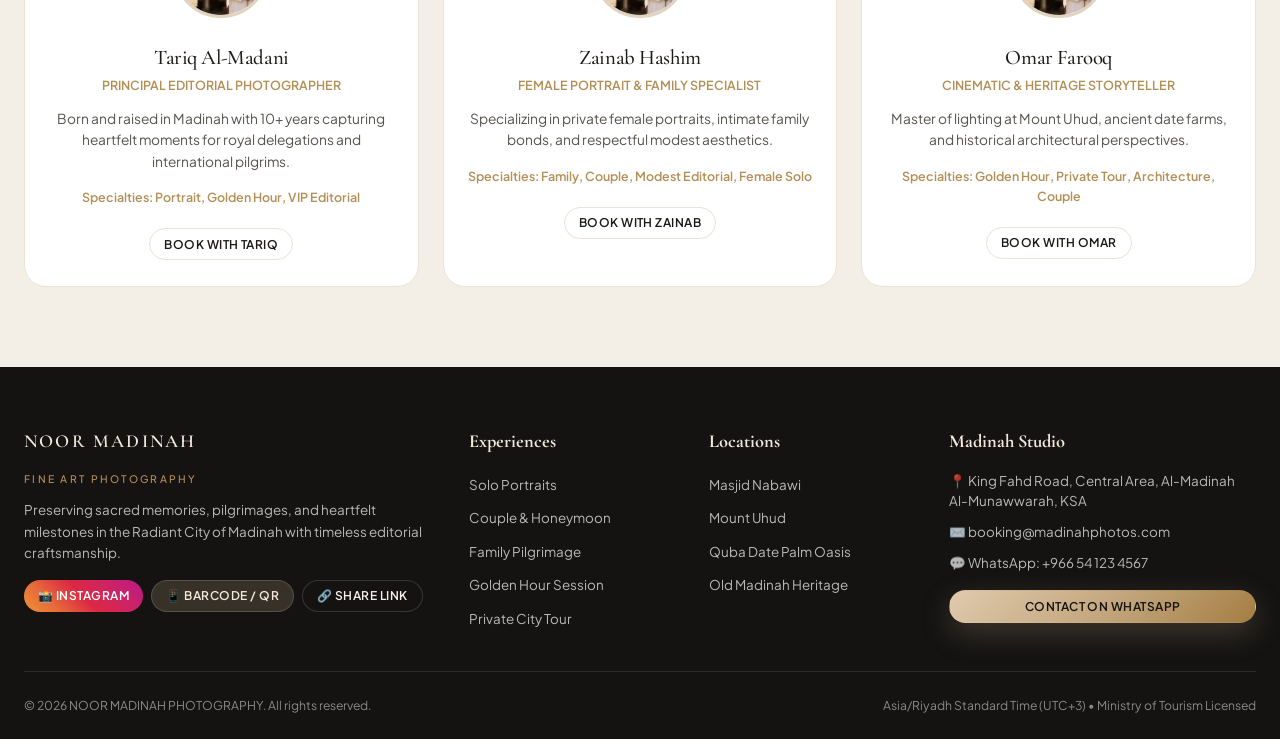
==== commit 1c703bd1: "Add 5 Luxury Features: Verified Reviews, Style Guide, VIP Add-ons, Gift Voucher, and Google Maps Mee" ====
--- a/static/index.html
+++ b/static/index.html
@@ -35,7 +35,8 @@
           <option value="USD">USD ($)</option>
           <option value="IDR">IDR (Rp)</option>
         </select>
-        <button onclick="app.openShareModal()" class="btn btn-dark btn-sm" style="font-size: 0.72rem; padding: 3px 10px; margin-left: 6px;">🔗 Share</button>
+        <button onclick="app.openGiftModal()" class="btn btn-dark btn-sm" style="font-size: 0.72rem; padding: 3px 10px; margin-left: 6px; background: rgba(197, 168, 128, 0.25); color: var(--gold-light);">🎁 Gift a Session</button>
+        <button onclick="app.openShareModal()" class="btn btn-dark btn-sm" style="font-size: 0.72rem; padding: 3px 10px; margin-left: 4px;">🔗 Share</button>
         <button onclick="app.openQrModal()" class="btn btn-dark btn-sm" style="font-size: 0.72rem; padding: 3px 10px; margin-left: 4px;">📱 Barcode / QR</button>
         <button id="admin-nav-btn" onclick="app.openAdminLoginModal()" class="btn btn-dark btn-sm" style="font-size: 0.72rem; padding: 3px 10px; margin-left: 4px;">🔒 Admin Login</button>
       </div>
@@ -196,7 +197,109 @@
           </div>
 
           <div class="photographers-grid" id="photographers-grid-container">
-            <!-- Dynamic Photographers Rendered Here -->
+      <!-- TESTIMONIALS SECTION -->
+      <section id="testimonials" class="section" style="background: var(--bg-card);">
+        <div class="container">
+          <div class="section-header">
+            <span class="section-subtitle">Pilgrim Voices & Memories</span>
+            <h2 class="section-title">What Our Clients Cherish</h2>
+            <p class="section-description">Over 1,200+ families, couples, and solo pilgrims have trusted us with their most sacred memories in Madinah.</p>
+          </div>
+
+          <div style="display: grid; grid-template-columns: repeat(auto-fit, minmax(300px, 1fr)); gap: 24px;">
+            
+            <div class="selectable-card" style="padding: 24px; position: relative;">
+              <div style="color: #F59E0B; font-size: 1.1rem; margin-bottom: 12px;">★★★★★</div>
+              <p style="font-style: italic; color: var(--text-secondary); font-size: 0.92rem; line-height: 1.7; margin-bottom: 16px;">
+                "Masya Allah! Sesi foto ba'da Subuh di pelataran payung Masjid Nabawi bersama Wahyu Afrian sangat berkesan. Foto-fotonya sangat elegan dan timeless, prosesnya ramah dan tidak mengganggu ibadah sama sekali."
+              </p>
+              <div style="display: flex; align-items: center; justify-content: space-between; border-top: 1px solid var(--border-subtle); padding-top: 12px;">
+                <div>
+                  <h4 style="font-size: 0.95rem; font-weight: 700; margin-bottom: 2px;">Drs. H. Hendra & Hj. Nuraini</h4>
+                  <span style="font-size: 0.78rem; color: var(--text-muted);">Family Pilgrimage • Jakarta, Indonesia 🇮🇩</span>
+                </div>
+                <span class="status-pill CONFIRMED" style="font-size: 0.7rem;">Verified Pilgrim</span>
+              </div>
+            </div>
+
+            <div class="selectable-card" style="padding: 24px; position: relative;">
+              <div style="color: #F59E0B; font-size: 1.1rem; margin-bottom: 12px;">★★★★★</div>
+              <p style="font-style: italic; color: var(--text-secondary); font-size: 0.92rem; line-height: 1.7; margin-bottom: 16px;">
+                "Booking our honeymoon portrait session in Madinah was the best decision of our Umrah trip. The lighting during Golden Hour near Mount Uhud was breathtaking. Delivered in 4K within 24 hours!"
+              </p>
+              <div style="display: flex; align-items: center; justify-content: space-between; border-top: 1px solid var(--border-subtle); padding-top: 12px;">
+                <div>
+                  <h4 style="font-size: 0.95rem; font-weight: 700; margin-bottom: 2px;">Farhan & Aisyah Zulkifli</h4>
+                  <span style="font-size: 0.78rem; color: var(--text-muted);">Couple & Honeymoon • Kuala Lumpur, Malaysia 🇲🇾</span>
+                </div>
+                <span class="status-pill CONFIRMED" style="font-size: 0.7rem;">Verified Pilgrim</span>
+              </div>
+            </div>
+
+            <div class="selectable-card" style="padding: 24px; position: relative;">
+              <div style="color: #F59E0B; font-size: 1.1rem; margin-bottom: 12px;">★★★★★</div>
+              <p style="font-style: italic; color: var(--text-secondary); font-size: 0.92rem; line-height: 1.7; margin-bottom: 16px;">
+                "Exceptional craftsmanship. As a solo pilgrim from the UK, having dignified editorial portraits near the sacred landmarks was a dream come true. The WhatsApp bot automated everything seamlessly."
+              </p>
+              <div style="display: flex; align-items: center; justify-content: space-between; border-top: 1px solid var(--border-subtle); padding-top: 12px;">
+                <div>
+                  <h4 style="font-size: 0.95rem; font-weight: 700; margin-bottom: 2px;">Dr. Tariq Mansoor</h4>
+                  <span style="font-size: 0.78rem; color: var(--text-muted);">Solo Pilgrimage • London, United Kingdom 🇬🇧</span>
+                </div>
+                <span class="status-pill CONFIRMED" style="font-size: 0.7rem;">Verified Pilgrim</span>
+              </div>
+            </div>
+
+          </div>
+        </div>
+      </section>
+
+      <!-- STYLE & WARDROBE GUIDE SECTION -->
+      <section id="style-guide" class="section">
+        <div class="container">
+          <div class="section-header">
+            <span class="section-subtitle">Editorial Preparation</span>
+            <h2 class="section-title">Madinah Wardrobe & Lighting Guide</h2>
+            <p class="section-description">Our artistic recommendations for color harmony, modest elegance, and perfect natural light in the Holy City.</p>
+          </div>
+
+          <div style="display: grid; grid-template-columns: repeat(auto-fit, minmax(260px, 1fr)); gap: 20px;">
+            
+            <div class="selectable-card" style="border-top: 3px solid var(--gold-hover);">
+              <div style="font-size: 1.8rem; margin-bottom: 10px;">🌅</div>
+              <h3 style="font-size: 1.1rem; margin-bottom: 8px;">Fajr & Morning Soft Glow</h3>
+              <p style="font-size: 0.86rem; color: var(--text-secondary); line-height: 1.6;">
+                <strong>Best Time: 06:00 – 07:30</strong><br>
+                Crisp morning air and gentle pastel sky tones. Ideal for quiet moments at Masjid Nabawi courtyard with open umbrellas and minimal crowds.
+              </p>
+            </div>
+
+            <div class="selectable-card" style="border-top: 3px solid var(--gold-hover);">
+              <div style="font-size: 1.8rem; margin-bottom: 10px;">🌇</div>
+              <h3 style="font-size: 1.1rem; margin-bottom: 8px;">Maghrib Golden Hour</h3>
+              <p style="font-size: 0.86rem; color: var(--text-secondary); line-height: 1.6;">
+                <strong>Best Time: 17:15 – 18:30</strong><br>
+                Rich golden reflections on limestone minarets and Mount Uhud red cliffs. Produces dramatic fine-art warmth and magazine-grade portraits.
+              </p>
+            </div>
+
+            <div class="selectable-card" style="border-top: 3px solid var(--gold-hover);">
+              <div style="font-size: 1.8rem; margin-bottom: 10px;">👗</div>
+              <h3 style="font-size: 1.1rem; margin-bottom: 8px;">Harmonious Color Palettes</h3>
+              <p style="font-size: 0.86rem; color: var(--text-secondary); line-height: 1.6;">
+                <strong>Recommended:</strong> Pure White, Cream, Sandy Beige, Terracotta, Olive Green, Soft Pastel, or Classic Black Abaya.<br>
+                Avoid neon or high-contrast busy patterns.
+              </p>
+            </div>
+
+            <div class="selectable-card" style="border-top: 3px solid var(--gold-hover);">
+              <div style="font-size: 1.8rem; margin-bottom: 10px;">📍</div>
+              <h3 style="font-size: 1.1rem; margin-bottom: 8px;">GPS Meeting Points</h3>
+              <p style="font-size: 0.86rem; color: var(--text-secondary); line-height: 1.6;">
+                Each session includes a live Google Maps pin sent to your WhatsApp with exact rendezvous points (Gate 22, Gate 305, or Uhud Archer's Hill).
+              </p>
+            </div>
+
           </div>
         </div>
       </section>
@@ -418,6 +521,44 @@
                 <div class="form-group" style="grid-column: 1 / -1;">
                   <label class="form-label">Special Requests, Meeting Notes, or Preferred Poses</label>
                   <textarea id="detail-notes-input" class="form-textarea" placeholder="e.g. Traveling with elderly parents, prefer elevator access, would like photos near green dome minarets, etc."></textarea>
+                </div>
+
+                <div style="grid-column: 1 / -1; margin-top: 12px; padding-top: 16px; border-top: 1px solid var(--border-subtle);">
+                  <label class="form-label" style="font-size: 1rem; color: var(--gold-hover); margin-bottom: 12px;">🌟 Optional VIP Experience Upgrades & Add-ons</label>
+                  <div style="display: flex; flex-direction: column; gap: 10px;">
+                    <label class="selectable-card" style="display: flex; align-items: center; justify-content: space-between; cursor: pointer; padding: 14px 18px; margin: 0;">
+                      <div style="display: flex; align-items: center; gap: 12px;">
+                        <input type="checkbox" id="addon-express" onchange="bookingWizard.toggleAddon('express', 150)" style="transform: scale(1.3); cursor: pointer;">
+                        <div>
+                          <strong style="font-size: 0.95rem;">⚡ Express 24-Hour 4K Digital Delivery</strong>
+                          <p style="font-size: 0.8rem; color: var(--text-secondary); margin: 0;">Receive all curated master edits within 24 hours before your Umrah flight departs.</p>
+                        </div>
+                      </div>
+                      <span style="font-weight: 700; color: var(--gold-hover); font-size: 0.92rem;">+SAR 150</span>
+                    </label>
+
+                    <label class="selectable-card" style="display: flex; align-items: center; justify-content: space-between; cursor: pointer; padding: 14px 18px; margin: 0;">
+                      <div style="display: flex; align-items: center; gap: 12px;">
+                        <input type="checkbox" id="addon-album" onchange="bookingWizard.toggleAddon('album', 250)" style="transform: scale(1.3); cursor: pointer;">
+                        <div>
+                          <strong style="font-size: 0.95rem;">📖 Luxury Hardcover Album Delivered to Madinah Hotel</strong>
+                          <p style="font-size: 0.8rem; color: var(--text-secondary); margin: 0;">Premium 20-page linen/leather album hand-delivered to your hotel lobby in Madinah.</p>
+                        </div>
+                      </div>
+                      <span style="font-weight: 700; color: var(--gold-hover); font-size: 0.92rem;">+SAR 250</span>
+                    </label>
+
+                    <label class="selectable-card" style="display: flex; align-items: center; justify-content: space-between; cursor: pointer; padding: 14px 18px; margin: 0;">
+                      <div style="display: flex; align-items: center; gap: 12px;">
+                        <input type="checkbox" id="addon-reel" onchange="bookingWizard.toggleAddon('reel', 200)" style="transform: scale(1.3); cursor: pointer;">
+                        <div>
+                          <strong style="font-size: 0.95rem;">🎥 Cinematic 60s 4K Instagram / TikTok Reel</strong>
+                          <p style="font-size: 0.8rem; color: var(--text-secondary); margin: 0;">Professionally color-graded vertical video reel with nasheed/audio for social sharing.</p>
+                        </div>
+                      </div>
+                      <span style="font-weight: 700; color: var(--gold-hover); font-size: 0.92rem;">+SAR 200</span>
+                    </label>
+                  </div>
                 </div>
               </div>
             </div>
@@ -997,10 +1138,10 @@
     </div>
   </footer>
 
-  <!-- Scripts (Cache Buster v2.3) -->
-  <script src="/js/app.js?v=2.3"></script>
-  <script src="/js/booking-engine.js?v=2.3"></script>
-  <script src="/js/client-portal.js?v=2.3"></script>
-  <script src="/js/admin-dashboard.js?v=2.3"></script>
+  <!-- Scripts (Cache Buster v2.4) -->
+  <script src="/js/app.js?v=2.4"></script>
+  <script src="/js/booking-engine.js?v=2.4"></script>
+  <script src="/js/client-portal.js?v=2.4"></script>
+  <script src="/js/admin-dashboard.js?v=2.4"></script>
 </body>
 </html>
